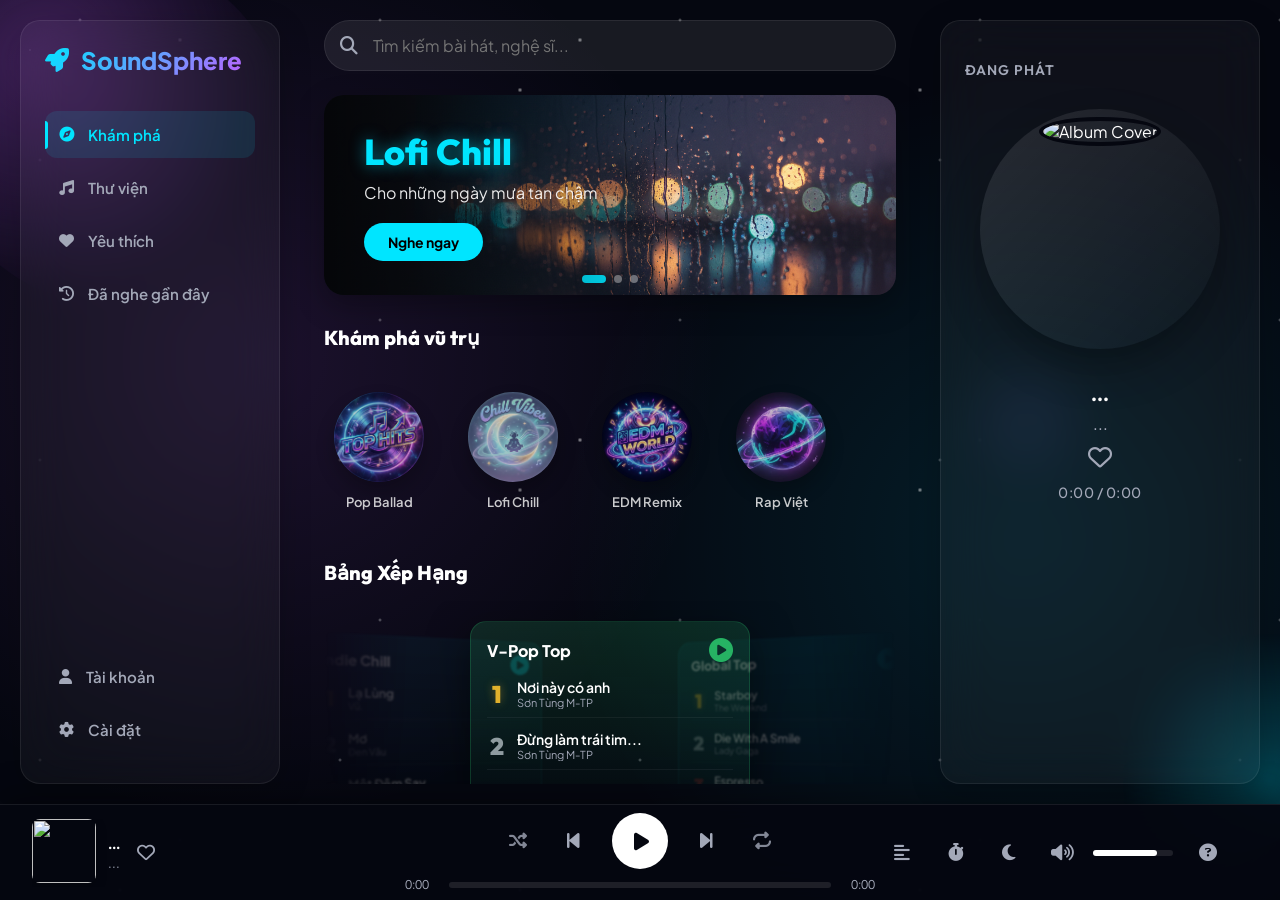
==== index.html @ 647dc699 "Revert "test" This reverts commit 2820e6b7140235f04968e93d4401c854d2c3fa36." ====
<!doctype html>
<html lang="vi">
  <head>
    <meta charset="UTF-8" />
    <meta
      name="viewport"
      content="width=device-width, initial-scale=1.0, maximum-scale=1.0, user-scalable=0, viewport-fit=cover"
    />
    <title>SoundSphere - Final Fixed</title>

    <meta name="apple-mobile-web-app-capable" content="yes" />
    <meta
      name="apple-mobile-web-app-status-bar-style"
      content="black-translucent"
    />
    <meta name="theme-color" content="#050710" />
    <meta name="mobile-web-app-capable" content="yes" />

    <link
      rel="stylesheet"
      href="https://cdnjs.cloudflare.com/ajax/libs/font-awesome/6.4.0/css/all.min.css"
    />

    <link rel="preconnect" href="https://fonts.googleapis.com" />
    <link rel="preconnect" href="https://fonts.gstatic.com" crossorigin />
    <link
      href="https://fonts.googleapis.com/css2?family=Outfit:wght@600;700;800;900&display=swap"
      rel="stylesheet"
    />
    <link
      href="https://fonts.googleapis.com/css2?family=Plus+Jakarta+Sans:wght@400;500;600;700&display=swap"
      rel="stylesheet"
    />

    <link rel="icon" type="image/png" href="assets/images/favicon.png" />

    <link rel="stylesheet" href="assets/css/style.css" />
  </head>

  <body>
    <div class="mobile-header">
      <div
        class="logo-mobile"
        onclick="showMainPlaylist()"
        style="cursor: pointer"
      >
        <i class="fa-solid fa-rocket"></i> SoundSphere
      </div>
      <button class="btn-menu-mobile" onclick="toggleMobileSidebar()">
        <i class="fa-solid fa-bars"></i>
      </button>
    </div>

    <div class="mobile-overlay" id="mobileOverlay"></div>
    <div class="stars-container">
      <div class="star-layer stars-1"></div>
      <div class="star-layer stars-2"></div>
      <div class="star-layer stars-3"></div>
      <div class="bg-planet planet-large-purple"></div>
      <div class="bg-planet planet-medium-cyan"></div>
      <div class="bg-planet planet-small-deep"></div>
    </div>

    <audio id="audioPlayer" preload="metadata"></audio>

    <div class="main-container">
      <div class="glass-panel sidebar">
        <div class="logo" onclick="showMainPlaylist()" style="cursor: pointer">
          <i class="fa-solid fa-rocket"></i> <span>SoundSphere</span>
        </div>

        <div class="nav-item active" onclick="showMainPlaylist()">
          <i class="fa-solid fa-compass"></i>
          <span data-lang="sb_explore">Khám phá</span>
        </div>
        <div class="nav-item" id="navLibrary" onclick="showLibraryPlaylist()">
          <i class="fa-solid fa-music"></i>
          <span data-lang="sb_library">Thư viện</span>
        </div>
        <div class="nav-item" id="navFavorite" onclick="showFavoritePlaylist()">
          <i class="fa-solid fa-heart"></i>
          <span data-lang="sb_favorite">Yêu thích</span>
        </div>
        <div class="nav-item" id="navRecent" onclick="showRecentPlaylist()">
          <i class="fa-solid fa-clock-rotate-left"></i>
          <span data-lang="sb_recent">Đã nghe gần đây</span>
        </div>

        <div style="flex-grow: 1"></div>

        <div class="nav-item" id="navAccount" onclick="openAuthModal()">
          <img
            src=""
            class="user-avatar"
            style="
              width: 20px;
              height: 20px;
              border-radius: 50%;
              display: none;
              object-fit: cover;
              margin-right: 10px;
            "
          />

          <i class="fa-solid fa-user" id="defaultUserIcon"></i>

          <span data-lang="sb_account" class="user-name">Tài khoản</span>
        </div>

        <div class="nav-item" onclick="showSettingsPage()">
          <i class="fa-solid fa-gear"></i>
          <span data-lang="sb_settings">Cài đặt</span>
        </div>

        <div class="nav-item mobile-only-nav" onclick="toggleAppFullScreen()">
          <i class="fa-solid fa-expand" id="sidebarFsIcon"></i>
          <span>Toàn màn hình</span>
        </div>
      </div>

      <div class="universe-panel">
        <div class="search-container">
          <i class="fa-solid fa-magnifying-glass search-icon"></i>
          <input
            type="text"
            id="searchInput"
            class="search-input"
            placeholder="Tìm kiếm bài hát, nghệ sĩ..."
            data-lang-placeholder="sb_search_ph"
          />
        </div>

        <div class="banner-slider">
          <div class="banner-wrapper" id="bannerWrapper">
            <div class="banner-item">
              <img src="assets/images/banner1.png" alt="Banner 1" />
              <div class="banner-content">
                <h2 class="banner-text-title">Lofi Chill</h2>
                <p class="banner-text-desc">Cho những ngày mưa tan chậm</p>
                <button class="banner-btn" onclick="playSong(0)">
                  Nghe ngay
                </button>
              </div>
            </div>
            <div class="banner-item">
              <img src="assets/images/banner2.png" alt="Banner 2" />
              <div class="banner-content">
                <h2 class="banner-text-title">EDM Universe</h2>
                <p class="banner-text-desc">
                  Bùng nổ năng lượng cùng những bản Remix cực nhiệt
                </p>
                <button class="banner-btn">Khám phá ngay</button>
              </div>
            </div>
            <div class="banner-item">
              <img src="assets/images/banner3.png" alt="Banner 3" />
              <div class="banner-content">
                <h2 class="banner-text-title" style="color: #ff4757">
                  Rap Việt Flow
                </h2>
                <p class="banner-text-desc">
                  Nơi những vần thái và nhịp beat hội tụ
                </p>
                <button class="banner-btn" style="background: #ff4757">
                  Nghe danh sách
                </button>
              </div>
            </div>
          </div>
          <div class="banner-dots" id="bannerDots"></div>
        </div>

        <div class="section-title" data-lang="sec_universe">
          Khám phá vũ trụ
        </div>
        <div class="planets-orbit">
          <div class="planet-card">
            <div class="planet-img-wrapper">
              <img
                src="assets/images/Tops Hits.jpg"
                class="planet-img"
                alt="Pop Ballad"
              />
            </div>
            <div class="planet-title">Pop Ballad</div>
          </div>

          <div class="planet-card">
            <div class="planet-img-wrapper">
              <img
                src="assets/images/Chill Vibe.jpg"
                class="planet-img"
                alt="Lofi Chill"
              />
            </div>
            <div class="planet-title">Lofi Chill</div>
          </div>

          <div class="planet-card">
            <div class="planet-img-wrapper">
              <img
                src="assets/images/EDM World.jpg"
                class="planet-img"
                alt="EDM Remix"
              />
            </div>
            <div class="planet-title">EDM Remix</div>
          </div>

          <div class="planet-card">
            <div class="planet-img-wrapper">
              <img
                src="assets/images/Rap-viet.jpg"
                class="planet-img"
                alt="Rap Việt"
              />
            </div>
            <div class="planet-title">Rap Việt</div>
          </div>
        </div>

        <div class="section-title" data-lang="sec_charts">Bảng Xếp Hạng</div>

        <div class="charts-3d-container">
          <div class="charts-3d-track" id="chartsTrack">
            <div class="chart-3d-item">
              <div class="chart-column chart-green">
                <div class="chart-header">
                  <h3>V-Pop Top</h3>
                  <i class="fa-solid fa-circle-play"></i>
                </div>
                <div class="chart-list">
                  <div class="chart-item">
                    <span class="chart-rank">1</span>
                    <div class="chart-info">
                      <div class="chart-song">Nơi này có anh</div>
                      <div class="chart-artist">Sơn Tùng M-TP</div>
                    </div>
                  </div>
                  <div class="chart-item">
                    <span class="chart-rank">2</span>
                    <div class="chart-info">
                      <div class="chart-song">Đừng làm trái tim...</div>
                      <div class="chart-artist">Sơn Tùng M-TP</div>
                    </div>
                  </div>
                  <div class="chart-item">
                    <span class="chart-rank">3</span>
                    <div class="chart-info">
                      <div class="chart-song">Chúng ta của...</div>
                      <div class="chart-artist">Sơn Tùng M-TP</div>
                    </div>
                  </div>
                </div>
              </div>
            </div>

            <div class="chart-3d-item">
              <div class="chart-column chart-blue">
                <div class="chart-header">
                  <h3>Global Top</h3>
                  <i class="fa-solid fa-circle-play"></i>
                </div>
                <div class="chart-list">
                  <div class="chart-item">
                    <span class="chart-rank">1</span>
                    <div class="chart-info">
                      <div class="chart-song">Starboy</div>
                      <div class="chart-artist">The Weeknd</div>
                    </div>
                  </div>
                  <div class="chart-item">
                    <span class="chart-rank">2</span>
                    <div class="chart-info">
                      <div class="chart-song">Die With A Smile</div>
                      <div class="chart-artist">Lady Gaga</div>
                    </div>
                  </div>
                  <div class="chart-item">
                    <span class="chart-rank">3</span>
                    <div class="chart-info">
                      <div class="chart-song">Espresso</div>
                      <div class="chart-artist">Sabrina C.</div>
                    </div>
                  </div>
                </div>
              </div>
            </div>

            <div class="chart-3d-item">
              <div class="chart-column chart-pink">
                <div class="chart-header">
                  <h3>K-Pop Hot</h3>
                  <i class="fa-solid fa-circle-play"></i>
                </div>
                <div class="chart-list">
                  <div class="chart-item">
                    <span class="chart-rank">1</span>
                    <div class="chart-info">
                      <div class="chart-song">Mantra</div>
                      <div class="chart-artist">Jennie</div>
                    </div>
                  </div>
                  <div class="chart-item">
                    <span class="chart-rank">2</span>
                    <div class="chart-info">
                      <div class="chart-song">APT.</div>
                      <div class="chart-artist">Rosé</div>
                    </div>
                  </div>
                  <div class="chart-item">
                    <span class="chart-rank">3</span>
                    <div class="chart-info">
                      <div class="chart-song">Whiplash</div>
                      <div class="chart-artist">aespa</div>
                    </div>
                  </div>
                </div>
              </div>
            </div>

            <div class="chart-3d-item">
              <div class="chart-column chart-green">
                <div class="chart-header">
                  <h3>Rap Việt</h3>
                  <i class="fa-solid fa-circle-play"></i>
                </div>
                <div class="chart-list">
                  <div class="chart-item">
                    <span class="chart-rank">1</span>
                    <div class="chart-info">
                      <div class="chart-song">Ngày Mai Em...</div>
                      <div class="chart-artist">Đạt G</div>
                    </div>
                  </div>
                  <div class="chart-item">
                    <span class="chart-rank">2</span>
                    <div class="chart-info">
                      <div class="chart-song">Bigcityboi</div>
                      <div class="chart-artist">Binz</div>
                    </div>
                  </div>
                  <div class="chart-item">
                    <span class="chart-rank">3</span>
                    <div class="chart-info">
                      <div class="chart-song">Thủ Đô Cypher</div>
                      <div class="chart-artist">Low G</div>
                    </div>
                  </div>
                </div>
              </div>
            </div>

            <div class="chart-3d-item">
              <div class="chart-column chart-blue">
                <div class="chart-header">
                  <h3>Indie Chill</h3>
                  <i class="fa-solid fa-circle-play"></i>
                </div>
                <div class="chart-list">
                  <div class="chart-item">
                    <span class="chart-rank">1</span>
                    <div class="chart-info">
                      <div class="chart-song">Lạ Lùng</div>
                      <div class="chart-artist">Vũ.</div>
                    </div>
                  </div>
                  <div class="chart-item">
                    <span class="chart-rank">2</span>
                    <div class="chart-info">
                      <div class="chart-song">Mơ</div>
                      <div class="chart-artist">Đen Vâu</div>
                    </div>
                  </div>
                  <div class="chart-item">
                    <span class="chart-rank">3</span>
                    <div class="chart-info">
                      <div class="chart-song">Một Đêm Say</div>
                      <div class="chart-artist">Thịnh Suy</div>
                    </div>
                  </div>
                </div>
              </div>
            </div>
          </div>
        </div>

        <div
          class="section-title"
          id="playlistTitle"
          style="margin-top: 30px"
          data-lang="sec_suggest"
        >
          Gợi ý cho bạn
        </div>
        <div id="songList"></div>
      </div>

      <div class="settings-panel" id="settingsPanel" style="display: none">
        <div class="settings-header">
          <button class="btn-back-settings" onclick="showMainPlaylist()">
            <i class="fa-solid fa-arrow-left"></i>
          </button>
          <h2 data-lang="st_header">Cài Đặt</h2>
        </div>

        <div class="settings-container">
          <div class="settings-section">
            <h3 data-lang="st_acc_title">Tài khoản</h3>
            <div class="settings-item" onclick="openAuthModal()">
              <div class="settings-info">
                <span class="st-title" data-lang="st_acc_edit"
                  >Chỉnh sửa phương thức đăng nhập</span
                >
                <span class="st-desc" data-lang="st_acc_desc"
                  >Thay đổi mật khẩu hoặc liên kết mạng xã hội</span
                >
              </div>
              <i class="fa-solid fa-arrow-up-right-from-square"></i>
            </div>
          </div>

          <div class="settings-section">
            <h3 data-lang="st_lang_title">Ngôn ngữ</h3>
            <div class="settings-item">
              <div class="settings-info">
                <span class="st-title" data-lang="st_lang_opt"
                  >Ngôn ngữ hiển thị</span
                >
                <span class="st-desc" data-lang="st_lang_desc"
                  >Giao diện sẽ chuyển đổi ngay lập tức</span
                >
              </div>
              <button
                class="btn-lang-toggle"
                onclick="toggleLanguage()"
                id="btnLangToggle"
              >
                TIẾNG VIỆT <i class="fa-solid fa-globe"></i>
              </button>
            </div>
          </div>

          <div class="settings-section">
            <h3 data-lang="st_audio_title">Chất lượng âm thanh</h3>
            <div class="settings-item">
              <div class="settings-info">
                <span class="st-title" data-lang="st_audio_stream"
                  >Chất lượng stream</span
                >
                <span class="st-desc" data-lang="st_audio_desc"
                  >Điều chỉnh độ bit-rate của nhạc</span
                >
              </div>
              <button
                class="badge-quality"
                id="btnStreamQuality"
                onclick="toggleStreamQuality()"
              >
                High (320kbps)
              </button>
            </div>
          </div>
          <div class="settings-section">
            <h3 data-lang="st_tools_title">Tiện ích mở rộng</h3>

            <div class="settings-item" onclick="toggleSleepTimerModal()">
              <div class="settings-info">
                <span class="st-title" data-lang="timer_header"
                  >Hẹn giờ tắt nhạc</span
                >
                <span class="st-desc" data-lang="timer_desc"
                  >Tự động tắt sau một khoảng thời gian</span
                >
              </div>
              <i class="fa-solid fa-moon"></i>
            </div>

            <div class="settings-item" onclick="togglePomodoroModal()">
              <div class="settings-info">
                <span class="st-title" data-lang="pomo_header"
                  >Pomodoro Focus</span
                >
                <span class="st-desc" data-lang="pomo_desc"
                  >Đồng hồ đếm ngược giúp tập trung</span
                >
              </div>
              <i class="fa-solid fa-stopwatch"></i>
            </div>

            <div class="settings-item" onclick="toggleShortcutsModal()">
              <div class="settings-info">
                <span class="st-title" data-lang="sc_title"
                  >Phím tắt & Cử chỉ</span
                >
                <span class="st-desc" data-lang="sc_desc"
                  >Xem hướng dẫn thao tác nhanh</span
                >
              </div>
              <i class="fa-regular fa-keyboard"></i>
            </div>
          </div>
          <div class="settings-section">
            <h3 data-lang="st_other_title">THÔNG TIN KHÁC</h3>
            <div class="settings-item" onclick="toggleAppFullScreen()">
              <div class="settings-info">
                <span class="st-title" data-lang="st_fullscreen_title"
                  >Chế độ toàn màn hình</span
                >

                <span class="st-desc" data-lang="st_fullscreen_desc"
                  >Ẩn thanh địa chỉ trình duyệt (Android/PC)</span
                >
              </div>
              <button
                class="btn-lang-toggle"
                style="
                  border: none;
                  background: rgba(255, 255, 255, 0.1);
                  width: 40px;
                  height: 40px;
                  border-radius: 50%;
                "
              >
                <i class="fa-solid fa-expand" id="iconFullScreen"></i>
              </button>
            </div>

            <div
              class="settings-item link-item"
              onclick="openInfoModal('about')"
            >
              <span class="st-title" data-lang="st_about"
                >Giới thiệu về SoundSphere</span
              >
              <i class="fa-solid fa-circle-info"></i>
            </div>
            <div
              class="settings-item link-item"
              onclick="openInfoModal('terms')"
            >
              <span class="st-title" data-lang="st_terms"
                >Điều khoản sử dụng</span
              >
              <i class="fa-solid fa-file-contract"></i>
            </div>
            <div
              class="settings-item link-item"
              onclick="openInfoModal('privacy')"
            >
              <span class="st-title" data-lang="st_privacy"
                >Chính sách bảo mật</span
              >
              <i class="fa-solid fa-file-shield"></i>
            </div>
            <div class="settings-item link-item">
              <span class="st-title" data-lang="st_report"
                >Báo cáo vi phạm bản quyền</span
              >
              <i class="fa-solid fa-arrow-up-right-from-square"></i>
            </div>
            <div class="settings-item link-item">
              <span class="st-title" data-lang="st_contact"
                >Liên hệ hỗ trợ</span
              >
              <i class="fa-solid fa-envelope"></i>
            </div>
          </div>
        </div>
      </div>

      <div class="glass-panel right-panel">
        <div class="right-panel-header" data-lang="rp_header">Đang phát</div>
        <div class="disc-wrapper" id="discWrapper">
          <div class="loader-overlay"><div class="spinner"></div></div>
          <img
            src="https://res.cloudinary.com/drrjy5h2z/image/upload/v1766645186/noi-nay-co-anh_l0dtmm.png"
            class="disc-img"
            id="currentCover"
            fetchpriority="high"
            alt="Album Cover"
          />
        </div>
        <h2 id="currentTitle" class="current-title">...</h2>
        <p id="currentArtist" class="current-artist">...</p>
        <button
          class="btn-like-main"
          id="mainLikeBtn"
          onclick="toggleMainLike()"
        >
          <i class="fa-regular fa-heart"></i>
        </button>
        <div class="time-display-main">
          <span class="time-current" id="timeCurrentMain">0:00</span> /
          <span class="time-duration" id="timeDurationMain">0:00</span>
        </div>
      </div>
    </div>

    <div class="toast-container" id="toastContainer"></div>

    <div class="control-deck" id="controlDeck">
      <div class="footer-left">
        <div class="footer-cover-wrapper">
          <div class="loader-overlay" style="border-radius: 8px">
            <div
              class="spinner"
              style="width: 20px; height: 20px; border-width: 2px"
            ></div>
          </div>
          <img
            src="https://res.cloudinary.com/drrjy5h2z/image/upload/v1766645186/noi-nay-co-anh_l0dtmm.png"
            id="footerCover"
          />
        </div>
        <div class="footer-info">
          <span id="footerTitle">...</span>
          <span class="artist-name" id="footerArtist">...</span>
        </div>
        <button
          class="btn-like-footer"
          id="footerLikeBtn"
          onclick="toggleFooterLike()"
        >
          <i class="fa-regular fa-heart"></i>
        </button>
      </div>

      <div class="footer-center">
        <div class="player-controls">
          <button
            class="btn-control secondary"
            id="shuffleBtn"
            onclick="toggleShuffle()"
          >
            <i class="fa-solid fa-shuffle"></i>
          </button>
          <button class="btn-control" onclick="prevSong()">
            <i class="fa-solid fa-backward-step"></i>
          </button>
          <button class="btn-play-hero" id="playIconBtn" onclick="togglePlay()">
            <i class="fa-solid fa-play" id="playIcon"></i>
          </button>
          <button class="btn-control" onclick="nextSong()">
            <i class="fa-solid fa-forward-step"></i>
          </button>
          <button
            class="btn-control secondary"
            id="repeatBtn"
            onclick="toggleRepeat()"
          >
            <i class="fa-solid fa-repeat"></i>
          </button>
        </div>
        <div class="progress-bar-wrapper">
          <span class="time-text" id="currentTime">0:00</span>
          <div class="slider-container">
            <div class="slider-track-bg"></div>
            <div class="progress-fill" id="progressFill"></div>
            <input
              type="range"
              id="progressBar"
              min="0"
              value="0"
              step="0.1"
              class="seek-slider"
              oninput="seekSong()"
            />
          </div>
          <span class="time-text" id="duration">0:00</span>
        </div>
      </div>

      <div class="footer-right">
        <button
          class="btn-control"
          id="lyricsBtn"
          onclick="toggleLyricsPage()"
          title="Lời bài hát"
        >
          <i class="fa-solid fa-align-left"></i>
        </button>
        <button
          class="btn-control"
          id="pomodoroBtn"
          onclick="togglePomodoroModal()"
          title="Pomodoro Focus"
        >
          <i class="fa-solid fa-stopwatch"></i>
        </button>
        <button
          class="btn-control"
          id="sleepTimerBtn"
          onclick="toggleSleepTimerModal()"
          title="Hẹn giờ tắt"
        >
          <i class="fa-solid fa-moon"></i>
        </button>
        <div class="volume-box">
          <button class="btn-volume" id="volumeIconBtn" onclick="toggleMute()">
            <i class="fa-solid fa-volume-high" id="volumeIcon"></i>
          </button>
          <div class="slider-container" style="width: 100px">
            <div class="slider-track-bg"></div>
            <div class="volume-fill" id="volumeFill" style="width: 80%"></div>
            <input
              type="range"
              class="volume-slider"
              id="volumeSlider"
              min="0"
              max="1"
              step="0.01"
              value="0.8"
              oninput="setVolume()"
            />
          </div>
        </div>
        <div class="help-container">
          <button
            class="btn-control"
            id="helpBtn"
            onclick="toggleShortcutsModal()"
          >
            <i class="fa-solid fa-circle-question"></i>
          </button>

          <div class="help-tooltip">
            <strong data-lang="tt_title">Phím tắt:</strong><br />
            Space: <span data-lang="sc_space">Phát / Tạm dừng</span><br />
            K / L: <span data-lang="sc_kl">Bài trước / Sau</span><br />
            M: <span data-lang="sc_mute">Tắt / Bật tiếng</span><br />
            ↑ / ↓: <span data-lang="toast_vol">Âm lượng</span>
          </div>
        </div>
      </div>
    </div>

    <div id="fullScreenPlayer" class="fs-overlay">
      <button class="fs-close-btn" onclick="closeFullScreen()">
        <i class="fa-solid fa-chevron-down"></i>
      </button>
      <div class="fs-backdrop" id="fsBackdrop"></div>
      <div class="fs-content">
        <div class="fs-left">
          <div class="fs-disc-wrapper" id="fsDiscWrapper">
            <img src="" class="fs-disc-img" id="fsCover" />
          </div>
        </div>
        <div class="fs-right">
          <div class="fs-info">
            <h2 id="fsTitle" class="fs-title">Title</h2>
            <p id="fsArtist" class="fs-artist">Artist</p>
          </div>
          <div class="fs-progress-container">
            <span id="fsCurrentTime">0:00</span>
            <div class="fs-slider-container">
              <div class="fs-progress-bar">
                <div class="fs-progress-fill" id="fsProgressFill"></div>
              </div>
              <input
                type="range"
                id="fsProgressBar"
                min="0"
                value="0"
                step="0.1"
                class="fs-seek-slider"
              />
            </div>
            <span id="fsDuration">0:00</span>
          </div>
          <div class="fs-controls">
            <button
              class="fs-btn-control secondary"
              id="fsShuffleBtn"
              onclick="toggleShuffle()"
            >
              <i class="fa-solid fa-shuffle"></i>
            </button>
            <button class="fs-btn-control" onclick="prevSong()">
              <i class="fa-solid fa-backward-step"></i>
            </button>
            <button class="fs-btn-play" id="fsPlayBtn">
              <i class="fa-solid fa-play"></i>
            </button>
            <button class="fs-btn-control" onclick="nextSong()">
              <i class="fa-solid fa-forward-step"></i>
            </button>
            <button
              class="fs-btn-control secondary"
              id="fsRepeatBtn"
              onclick="toggleRepeat()"
            >
              <i class="fa-solid fa-repeat"></i>
            </button>
          </div>
        </div>
      </div>
    </div>

    <div id="lyricsFullScreen" class="lyrics-fs-overlay">
      <div class="lyrics-fs-backdrop" id="lyricsBackdrop"></div>

      <div class="fs-top-header">
        <div class="header-spacer"></div>
        <div class="fs-tab-nav">
          <button
            class="fs-tab-btn active"
            onclick="switchFsTab('lyrics')"
            data-lang="tab_lyrics"
          >
            Lời bài hát
          </button>
          <button
            class="fs-tab-btn"
            onclick="switchFsTab('playlist')"
            data-lang="tab_playlist"
          >
            Danh sách phát
          </button>
          <button
            class="fs-tab-btn"
            onclick="switchFsTab('info')"
            data-lang="tab_info"
          >
            Thông tin
          </button>
        </div>
        <div class="header-actions">
          <button
            class="fs-close-btn-new"
            onclick="closeLyricsPage()"
            title="Thu nhỏ"
          >
            <i class="fa-solid fa-chevron-down"></i>
          </button>
        </div>
      </div>

      <div class="lyrics-fs-content">
        <div class="lyrics-fs-left">
          <div class="lyrics-disc-wrapper" id="lyricsDisc">
            <img src="" class="lyrics-disc-img" id="lyricsCover" />
          </div>
          <div class="lyrics-info">
            <h2 id="lyricsTitle">Tên Bài Hát</h2>
            <p id="lyricsArtist">Ca sĩ</p>
          </div>
          <div class="landscape-player-controls">
            <button class="btn-control" onclick="prevSong()">
              <i class="fa-solid fa-backward-step"></i>
            </button>
            <button
              class="btn-play-hero"
              id="lyricsPlayBtn"
              onclick="togglePlay()"
            >
              <i class="fa-solid fa-play"></i>
            </button>
            <button class="btn-control" onclick="nextSong()">
              <i class="fa-solid fa-forward-step"></i>
            </button>
          </div>
        </div>

        <div class="lyrics-fs-right">
          <div id="tab-lyrics" class="fs-tab-content active">
            <div class="lyrics-scroll-area" id="lyricsTextContainer">
              <div class="lyrics-placeholder">Đang tải lời bài hát...</div>
            </div>
          </div>
          <div id="tab-playlist" class="fs-tab-content">
            <div class="fs-playlist-container" id="fsPlaylistList"></div>
          </div>
          <div id="tab-info" class="fs-tab-content">
            <div class="fs-info-box">
              <h3 data-lang="info_credit">Credit</h3>
              <div class="info-row">
                <span data-lang="info_artist ">Nghệ sĩ</span
                ><strong id="infoArtist ">...</strong>
              </div>
              <div class="info-row">
                <span data-lang="info_album ">Album</span
                ><strong id="infoAlbum ">SoundSphere Collection</strong>
              </div>
            </div>
          </div>
        </div>
      </div>
    </div>

    <div id="authOverlay" class="auth-overlay modal">
      <div class="auth-backdrop" onclick="closeAuthModal()"></div>
      <div class="auth-box">
        <button class="auth-close-btn" onclick="closeAuthModal()">
          <i class="fa-solid fa-xmark"></i>
        </button>

        <div id="loginForm" class="auth-form active">
          <h2 data-lang="auth_login_header">Đăng nhập</h2>
          <p class="auth-subtitle" data-lang="auth_welcome">
            Chào mừng bạn quay trở lại SoundSphere
          </p>
          <form onsubmit="handleLogin(event)">
            <div class="input-group">
              <label data-lang="auth_user">Tên đăng nhập</label>
              <input
                type="text"
                id="loginUser"
                data-lang-placeholder="auth_user_ph"
                placeholder="Username"
              />
              <span class="error-msg"></span>
            </div>
            <div class="input-group">
              <label data-lang="auth_pass">Mật khẩu</label>
              <div class="password-wrapper">
                <input
                  type="password"
                  id="loginPass"
                  data-lang-placeholder="auth_pass_ph"
                  placeholder="Password"
                />
                <i
                  class="fa-regular fa-eye toggle-pass"
                  onclick="togglePass('loginPass', this)"
                ></i>
              </div>
              <span class="error-msg"></span>
            </div>
            <div class="auth-options">
              <label class="checkbox-container">
                <input type="checkbox" />
                <span data-lang="auth_remember">Ghi nhớ đăng nhập</span>
              </label>
              <a
                href="#"
                class="forgot-pass"
                onclick="switchAuthMode('forgot')"
                data-lang="auth_forgot"
                >Quên mật khẩu?</a
              >
            </div>
            <button
              type="submit"
              class="btn-auth-submit"
              data-lang="auth_btn_login"
            >
              Đăng nhập
            </button>
          </form>
          <div class="auth-switch">
            <span data-lang="auth_no_acc">Chưa có tài khoản?</span>
            <span
              class="auth-link"
              onclick="switchAuthMode('register')"
              data-lang="auth_reg_here"
              >Đăng kí nhé!</span
            >
          </div>
          <div class="auth-divider">
            <span data-lang="auth_or">Hoặc tiếp tục với</span>
          </div>
          <div class="social-login">
            <button class="btn-social" onclick="loginGoogle()">
              <i class="fa-brands fa-google"></i>
            </button>
            <button class="btn-social">
              <i class="fa-brands fa-facebook-f"></i>
            </button>
          </div>
          <p
            class="auth-policy"
            style="
              font-size: 12px;
              color: #888;
              margin-top: 15px;
              text-align: center;
            "
          >
            Bằng việc tiếp tục, bạn đồng ý với
            <a
              href="#"
              onclick="
                openLegalModal('terms');
                return false;
              "
              class="legal-link"
              >Điều khoản sử dụng</a
            >
            và
            <a
              href="#"
              onclick="
                openLegalModal('policy');
                return false;
              "
              class="legal-link"
              >Chính sách bảo mật</a
            >
            của chúng tôi.
          </p>
        </div>

        <div id="registerForm" class="auth-form">
          <div class="auth-header-row">
            <button
              class="auth-back-btn"
              onclick="switchAuthMode('login')"
              type="button"
            >
              <i class="fa-solid fa-arrow-left"></i>
            </button>
            <h2 data-lang="auth_reg_header" style="margin: 0; font-size: 20px">
              Đăng kí tài khoản mới
            </h2>
          </div>
          <form onsubmit="handleRegister(event)">
            <div class="input-group">
              <label data-lang="auth_user">Tên đăng nhập</label>
              <input
                type="text"
                id="regUser"
                data-lang-placeholder="auth_user_ph"
                placeholder="Username"
              />
              <span class="error-msg"></span>
            </div>
            <div class="input-group">
              <label>Email</label>
              <input
                type="email"
                id="regEmail"
                placeholder="Email@example.com"
              />
              <span class="error-msg"></span>
            </div>
            <div class="input-group">
              <label data-lang="auth_pass">Mật khẩu</label>
              <div class="password-wrapper">
                <input
                  type="password"
                  id="regPass"
                  data-lang-placeholder="auth_pass_ph"
                  placeholder="Password"
                  oninput="checkStrength(this)"
                />
                <i
                  class="fa-regular fa-eye toggle-pass"
                  onclick="togglePass('regPass', this)"
                ></i>
              </div>
              <span class="error-msg" id="passStrengthMsg"></span>
            </div>
            <div class="input-group">
              <label data-lang="auth_re_pass">Nhập lại mật khẩu</label>
              <div class="password-wrapper">
                <input
                  type="password"
                  id="regConfirmPass"
                  data-lang-placeholder="auth_re_pass_ph"
                  placeholder="Confirm Password"
                />
                <i
                  class="fa-regular fa-eye toggle-pass"
                  onclick="togglePass('regConfirmPass', this)"
                ></i>
              </div>
              <span class="error-msg"></span>
            </div>
            <div class="captcha-box">
              <div style="display: flex; align-items: center; gap: 12px">
                <input
                  type="checkbox"
                  id="captchaCheck"
                  style="width: 24px; height: 24px; accent-color: #4a90e2"
                />
                <label
                  for="captchaCheck"
                  style="
                    margin: 0;
                    font-weight: 500;
                    font-size: 14px;
                    color: #000;
                  "
                  data-lang="auth_robot"
                  >I'm not a robot</label
                >
              </div>
              <div
                style="
                  display: flex;
                  flex-direction: column;
                  align-items: center;
                "
              >
                <img
                  src="https://www.gstatic.com/recaptcha/api2/logo_48.png"
                  style="width: 32px; opacity: 0.7"
                />
                <span style="font-size: 9px; color: #555">reCAPTCHA</span>
              </div>
            </div>
            <span
              class="error-msg"
              id="captchaError"
              style="margin-top: -15px; margin-bottom: 15px; display: block"
            ></span>
            <button
              type="submit"
              class="btn-auth-submit"
              data-lang="auth_btn_reg"
            >
              Đăng kí
            </button>
          </form>
          <div class="auth-switch">
            <span data-lang="auth_have_acc">Đã có tài khoản?</span>
            <span
              class="auth-link"
              onclick="switchAuthMode('login')"
              data-lang="auth_login_here"
              >Đăng nhập nhé!</span
            >
          </div>
        </div>

        <div id="forgotForm" class="auth-form">
          <div class="auth-header-row">
            <button
              class="auth-back-btn"
              onclick="switchAuthMode('login')"
              type="button"
            >
              <i class="fa-solid fa-arrow-left"></i>
            </button>
            <h2
              data-lang="auth_forgot_header"
              style="margin: 0; font-size: 20px"
            >
              Khôi phục mật khẩu
            </h2>
          </div>
          <p class="auth-subtitle" data-lang="auth_forgot_sub">
            Nhập email để nhận hướng dẫn đặt lại mật khẩu
          </p>
          <form onsubmit="handleForgotPass(event)">
            <div class="input-group">
              <label data-lang="auth_email_reg">Email đăng ký</label>
              <input
                type="email"
                id="forgotEmail"
                placeholder="Email@example.com"
              />
              <span class="error-msg"></span>
            </div>
            <button
              type="submit"
              class="btn-auth-submit"
              data-lang="auth_btn_send"
            >
              Gửi yêu cầu
            </button>
          </form>
          <div class="auth-switch">
            <span class="auth-link" onclick="switchAuthMode('login')">
              <i class="fa-solid fa-arrow-left"></i>
              <span data-lang="auth_back_login">Quay lại đăng nhập</span>
            </span>
          </div>
        </div>
      </div>
    </div>

    <div id="logoutOverlay" class="auth-overlay">
      <div class="auth-backdrop" onclick="closeLogoutModal()"></div>
      <div class="auth-box" style="text-align: center; max-width: 350px">
        <div
          style="
            font-size: 48px;
            color: var(--neon-secondary);
            margin-bottom: 16px;
          "
        >
          <i class="fa-solid fa-right-from-bracket"></i>
        </div>
        <h2 style="margin-bottom: 12px" data-lang="auth_logout_header">
          Đăng xuất?
        </h2>
        <p
          style="color: #aaa; margin-bottom: 24px; font-size: 14px"
          data-lang="auth_logout_sub"
        >
          Bạn có chắc chắn muốn đăng xuất khỏi tài khoản không?
        </p>
        <div style="display: flex; gap: 12px">
          <button
            onclick="closeLogoutModal()"
            style="
              flex: 1;
              padding: 12px;
              border-radius: 12px;
              border: 1px solid rgba(255, 255, 255, 0.1);
              background: rgba(255, 255, 255, 0.05);
              color: white;
              cursor: pointer;
            "
            data-lang="auth_btn_cancel"
          >
            Hủy
          </button>
          <button
            onclick="confirmLogout()"
            style="
              flex: 1;
              padding: 12px;
              border-radius: 12px;
              border: none;
              background: #ff4757;
              color: white;
              font-weight: 700;
              cursor: pointer;
              box-shadow: 0 4px 15px rgba(255, 71, 87, 0.3);
            "
            data-lang="auth_btn_logout"
          >
            Đăng xuất
          </button>
        </div>
      </div>
    </div>

    <div id="infoModal" class="auth-overlay">
      <div class="auth-backdrop" onclick="closeInfoModal()"></div>
      <div
        class="auth-box"
        style="
          max-width: 600px;
          max-height: 80vh;
          display: flex;
          flex-direction: column;
        "
      >
        <button class="auth-close-btn" onclick="closeInfoModal()">
          <i class="fa-solid fa-xmark"></i>
        </button>
        <h2
          id="infoTitle"
          style="margin-bottom: 20px; font-size: 24px; color: white"
        >
          Tiêu đề
        </h2>
        <div
          id="infoContent"
          style="
            flex: 1;
            overflow-y: auto;
            padding-right: 10px;
            color: #ccc;
            line-height: 1.6;
            font-size: 15px;
            text-align: justify;
          "
        ></div>
        <div style="margin-top: 20px; text-align: right">
          <button
            onclick="closeInfoModal()"
            class="btn-auth-submit"
            style="width: auto; padding: 10px 30px; margin: 0"
          >
            Đóng
          </button>
        </div>
      </div>
    </div>

    <div id="sleepTimerOverlay" class="auth-overlay">
      <div class="auth-backdrop" onclick="closeSleepTimerModal()"></div>
      <div class="auth-box" style="max-width: 380px; text-align: center">
        <button class="auth-close-btn" onclick="closeSleepTimerModal()">
          <i class="fa-solid fa-xmark"></i>
        </button>

        <h3 style="color: white; margin-bottom: 20px; font-size: 20px">
          <i class="fa-solid fa-moon" style="color: var(--neon-primary)"></i>
          <span data-lang="timer_header">Hẹn giờ tắt nhạc</span>
        </h3>

        <div id="sleepSelectionArea">
          <div class="timer-grid" style="margin-bottom: 20px">
            <button class="timer-btn" onclick="setQuickTime(15)">15p</button>
            <button class="timer-btn" onclick="setQuickTime(30)">30p</button>
            <button class="timer-btn" onclick="setQuickTime(45)">45p</button>
            <button class="timer-btn" onclick="setQuickTime(60)">60p</button>
            <button class="timer-btn" onclick="setQuickTime(90)">90p</button>
            <button class="timer-btn" onclick="setQuickTime(120)">2h</button>
          </div>

          <div class="time-picker-container">
            <div class="time-column">
              <button class="time-control-btn" onclick="adjustTimer('h', 1)">
                <i class="fa-solid fa-chevron-up"></i>
              </button>
              <div class="time-value" id="inputHours">00</div>
              <div class="time-label" data-lang="timer_hour">Giờ</div>
              <button class="time-control-btn" onclick="adjustTimer('h', -1)">
                <i class="fa-solid fa-chevron-down"></i>
              </button>
            </div>
            <div class="time-separator">:</div>
            <div class="time-column">
              <button class="time-control-btn" onclick="adjustTimer('m', 5)">
                <i class="fa-solid fa-chevron-up"></i>
              </button>
              <div class="time-value" id="inputMinutes">00</div>
              <div class="time-label" data-lang="timer_min">Phút</div>
              <button class="time-control-btn" onclick="adjustTimer('m', -5)">
                <i class="fa-solid fa-chevron-down"></i>
              </button>
            </div>
          </div>

          <div
            id="timerPreview"
            style="
              margin: 20px 0;
              min-height: 40px;
              display: flex;
              flex-direction: column;
              justify-content: center;
            "
          >
            <div
              style="font-size: 13px; color: #aaa"
              data-lang="timer_preview_default"
            >
              Chưa thiết lập hẹn giờ
            </div>
          </div>

          <button
            id="btnConfirmTimer"
            class="btn-auth-submit"
            onclick="confirmSleepTimer()"
            style="display: none; margin-bottom: 0"
          >
            <i class="fa-solid fa-check"></i>
            <span data-lang="timer_start_btn">Bắt đầu đếm ngược</span>
          </button>
        </div>

        <div id="sleepRunningArea" style="display: none; padding-top: 10px">
          <div id="sleepTimerStatus"></div>

          <button
            class="timer-btn cancel"
            onclick="cancelSleepTimer()"
            style="
              width: 100%;
              margin-top: 30px;
              background: rgba(255, 71, 87, 0.15);
              border: 1px solid #ff4757;
              color: #ff4757;
            "
          >
            <i class="fa-solid fa-stop"></i>
            <span data-lang="timer_cancel">Hủy hẹn giờ</span>
          </button>
        </div>
      </div>
    </div>

    <div id="pomodoroOverlay" class="auth-overlay">
      <div class="auth-backdrop" onclick="closePomodoroModal()"></div>
      <div class="auth-box" style="max-width: 320px; text-align: center">
        <h3
          style="color: white; margin-bottom: 5px; font-size: 20px"
          data-lang="pomo_header"
        >
          Pomodoro Focus
        </h3>

        <div class="pomo-display" id="pomoDisplay">25:00</div>

        <div class="pomo-controls">
          <button
            class="pomo-btn start"
            id="pomoStartBtn"
            onclick="togglePomodoro()"
          >
            <i class="fa-solid fa-play"></i>
            <span data-lang="pomo_start">Bắt đầu</span>
          </button>
          <button class="pomo-btn reset" onclick="resetPomodoro()">
            <i class="fa-solid fa-rotate-left"></i>
          </button>
        </div>

        <div class="pomo-settings">
          <div class="pomo-input-row">
            <span data-lang="pomo_time_input">Thời gian (phút):</span>
            <input
              type="number"
              id="pomoCustomInput"
              value="25"
              min="1"
              onchange="updatePomoTimeFromInput()"
            />
          </div>

          <label class="pomo-checkbox">
            <input type="checkbox" id="pomoAutoPause" checked />
            <span data-lang="pomo_auto_pause">Dừng nhạc khi hết giờ</span>
          </label>
        </div>
        <div
          id="pomoStatus"
          style="margin-top: 15px; font-size: 13px; color: #aaa"
          data-lang="pomo_ready"
        >
          Sẵn sàng tập trung
        </div>
      </div>
    </div>

    <div id="clearHistoryOverlay" class="auth-overlay">
      <div class="auth-backdrop" onclick="closeClearHistoryModal()"></div>
      <div class="auth-box" style="text-align: center; max-width: 350px">
        <div style="font-size: 48px; color: #ff4757; margin-bottom: 16px">
          <i class="fa-solid fa-trash-can"></i>
        </div>

        <h2
          style="margin-bottom: 12px; color: white"
          data-lang="modal_clear_title"
        >
          Xóa lịch sử?
        </h2>

        <p
          style="
            color: #aaa;
            margin-bottom: 24px;
            font-size: 14px;
            line-height: 1.5;
          "
          data-lang="modal_clear_desc"
        >
          Bạn có chắc chắn muốn xóa toàn bộ danh sách đã nghe không?
        </p>

        <div style="display: flex; gap: 12px">
          <button
            onclick="closeClearHistoryModal()"
            style="
              flex: 1;
              padding: 12px;
              border-radius: 12px;
              border: 1px solid rgba(255, 255, 255, 0.1);
              background: rgba(255, 255, 255, 0.05);
              color: white;
              cursor: pointer;
            "
            data-lang="auth_btn_cancel"
          >
            Hủy
          </button>
          <button
            onclick="performClearHistory()"
            style="
              flex: 1;
              padding: 12px;
              border-radius: 12px;
              border: none;
              background: #ff4757;
              color: white;
              font-weight: 700;
              cursor: pointer;
              box-shadow: 0 4px 15px rgba(255, 71, 87, 0.3);
            "
            data-lang="btn_confirm_delete"
          >
            Xóa ngay
          </button>
        </div>
      </div>
    </div>
    <button
      class="back-to-top"
      onclick="document.querySelector('.universe-panel').scrollTop = 0"
    >
      <i class="fa-solid fa-chevron-up"></i>
    </button>
    <div id="createPlaylistOverlay" class="auth-overlay">
      <div class="auth-backdrop" onclick="closeCreatePlaylistModal()"></div>
      <div class="auth-box" style="max-width: 400px">
        <button class="auth-close-btn" onclick="closeCreatePlaylistModal()">
          <i class="fa-solid fa-xmark"></i>
        </button>
        <h2 style="color: white; text-align: center; margin-bottom: 20px">
          Tạo Playlist Mới
        </h2>

        <div class="input-group">
          <label>Tên Playlist</label>
          <input
            type="text"
            id="newPlaylistName"
            placeholder="Ví dụ: Nhạc Chill Buổi Sáng"
          />
        </div>

        <div class="input-group">
          <label>Chọn Biểu tượng</label>
          <div class="icon-grid" id="iconSelector">
            <div
              class="icon-option active"
              onclick="selectIcon(this, 'fa-music')"
            >
              <i class="fa-solid fa-music"></i>
            </div>
            <div
              class="icon-option"
              onclick="selectIcon(this, 'fa-headphones')"
            >
              <i class="fa-solid fa-headphones"></i>
            </div>
            <div class="icon-option" onclick="selectIcon(this, 'fa-bolt')">
              <i class="fa-solid fa-bolt"></i>
            </div>
            <div class="icon-option" onclick="selectIcon(this, 'fa-heart')">
              <i class="fa-solid fa-heart"></i>
            </div>
            <div class="icon-option" onclick="selectIcon(this, 'fa-star')">
              <i class="fa-solid fa-star"></i>
            </div>
            <div class="icon-option" onclick="selectIcon(this, 'fa-car')">
              <i class="fa-solid fa-car"></i>
            </div>
            <div class="icon-option" onclick="selectIcon(this, 'fa-cloud')">
              <i class="fa-solid fa-cloud"></i>
            </div>
            <div class="icon-option" onclick="selectIcon(this, 'fa-fire')">
              <i class="fa-solid fa-fire"></i>
            </div>
          </div>
        </div>

        <button
          onclick="handleCreatePlaylist()"
          class="btn-auth-submit"
          style="margin-top: 10px"
        >
          Tạo Ngay
        </button>
      </div>
    </div>

    <div id="shareOverlay" class="auth-overlay">
      <div class="auth-backdrop" onclick="closeShareModal()"></div>
      <div class="auth-box" style="max-width: 380px; text-align: center">
        <button class="auth-close-btn" onclick="closeShareModal()">
          <i class="fa-solid fa-xmark"></i>
        </button>
        <h3 style="color: var(--neon-primary); margin-bottom: 10px">
          Chia sẻ Playlist
        </h3>
        <p style="color: #ccc; font-size: 13px; margin-bottom: 20px">
          Gửi link này cho bạn bè để họ cùng nghe playlist này nhé!
        </p>

        <div
          style="
            background: rgba(255, 255, 255, 0.1);
            padding: 10px;
            border-radius: 8px;
            display: flex;
            gap: 10px;
            align-items: center;
          "
        >
          <input
            type="text"
            id="shareLinkInput"
            readonly
            style="
              flex: 1;
              background: transparent;
              border: none;
              color: white;
              font-size: 13px;
              outline: none;
            "
          />
          <button
            onclick="copyShareLink()"
            style="
              background: var(--neon-primary);
              color: black;
              border: none;
              padding: 5px 10px;
              border-radius: 4px;
              font-weight: bold;
              cursor: pointer;
            "
          >
            Copy
          </button>
        </div>
      </div>
    </div>

    <!-- lyrics.js, policies.js, main.js chạy trước; main.js sẽ tự đợi window.db
         (Firestore) sẵn sàng từ script module bên dưới trước khi tải bài hát -->
    <script src="assets/data/lyrics.js"></script>
    <script src="assets/data/policies.js"></script>
    <script src="assets/js/main.js"></script>
    <script type="module">
      import { initializeApp } from "https://www.gstatic.com/firebasejs/10.7.1/firebase-app.js";
      import {
        getAuth,
        GoogleAuthProvider,
        signInWithPopup,
        onAuthStateChanged,
        createUserWithEmailAndPassword,
        signInWithEmailAndPassword,
        signOut,
        updateProfile,
      } from "https://www.gstatic.com/firebasejs/10.7.1/firebase-auth.js";
      import {
        getFirestore,
        doc,
        setDoc,
        getDoc,
        updateDoc,
        increment,
        arrayUnion,
        arrayRemove,
        collection,
        addDoc,
        query,
        where,
        getDocs,
      } from "https://www.gstatic.com/firebasejs/10.7.1/firebase-firestore.js";

      // --- CONFIG CỦA BẠN (GIỮ NGUYÊN) ---
      const firebaseConfig = {
        apiKey: "AIzaSyBQ9YYwi2TkG-MB7F4EdmFMc0BDgSPJ1yQ",
        authDomain: "soundsphere-122025.firebaseapp.com",
        projectId: "soundsphere-122025",
        storageBucket: "soundsphere-122025.firebasestorage.app",
        messagingSenderId: "200072680016",
        appId: "1:200072680016:web:8d8cbac682b1bb95a1b755",
        measurementId: "G-2Z0H8TBXK2",
      };

      const app = initializeApp(firebaseConfig);
      const auth = getAuth(app);
      const db = getFirestore(app);

      // Gán vào window
      window.auth = auth;
      window.db = db;
      window.provider = new GoogleAuthProvider();

      // Auth functions
      window.signInWithPopup = signInWithPopup;
      window.onAuthStateChanged = onAuthStateChanged;
      window.createUserWithEmailAndPassword = createUserWithEmailAndPassword;
      window.signInWithEmailAndPassword = signInWithEmailAndPassword;
      window.signOut = signOut;
      window.updateProfile = updateProfile;

      // Firestore functions (ĐÃ BỔ SUNG ĐẦY ĐỦ CHO PLAYLIST)
      window.doc = doc;
      window.setDoc = setDoc;
      window.getDoc = getDoc;
      window.updateDoc = updateDoc;
      window.increment = increment;
      window.arrayUnion = arrayUnion;
      window.arrayRemove = arrayRemove;
      window.collection = collection;
      window.addDoc = addDoc;
      window.query = query;
      window.where = where;
      window.getDocs = getDocs;

      console.log("Firebase đã kết nối đầy đủ chức năng!");
    </script>
    <script>
      (function () {
        function c() {
          var b = a.contentDocument || a.contentWindow.document;
          if (b) {
            var d = b.createElement("script");
            d.innerHTML =
              "window.__CF$cv$params={r:'9b2f0d4dabc7f3c3',t:'MTc2NjU2ODMzMi4wMDAwMDA='};var a=document.createElement('script');a.nonce='';a.src='/cdn-cgi/challenge-platform/scripts/jsd/main.js';document.getElementsByTagName('head')[0].appendChild(a);";
            b.getElementsByTagName("head")[0].appendChild(d);
          }
        }
        if (document.body) {
          var a = document.createElement("iframe");
          a.height = 1;
          a.width = 1;
          a.style.position = "absolute";
          a.style.top = 0;
          a.style.left = 0;
          a.style.border = "none";
          a.style.visibility = "hidden";
          document.body.appendChild(a);
          if ("loading" !== document.readyState) c();
          else if (window.addEventListener)
            document.addEventListener("DOMContentLoaded", c);
          else {
            var e = document.onreadystatechange || function () {};
            document.onreadystatechange = function (b) {
              e(b);
              "loading" !== document.readyState &&
                ((document.onreadystatechange = e), c());
            };
          }
        }
      })();
    </script>
    <div id="shortcutsOverlay" class="auth-overlay">
      <div class="auth-backdrop" onclick="toggleShortcutsModal()"></div>
      <div class="auth-box" style="max-width: 650px">
        <button class="auth-close-btn" onclick="toggleShortcutsModal()">
          <i class="fa-solid fa-xmark"></i>
        </button>

        <h2
          style="
            text-align: center;
            color: white;
            margin-bottom: 20px;
            font-size: 22px;
          "
        >
          <i
            class="fa-regular fa-keyboard"
            style="color: var(--neon-primary)"
          ></i>
          <span data-lang="sc_title">Phím tắt & Cử chỉ</span>
        </h2>

        <div class="shortcuts-grid">
          <div class="shortcut-col">
            <h3 class="sc-header" data-lang="sc_pc">🖥️ Máy tính (PC)</h3>
            <ul class="sc-list">
              <li>
                <span class="key-combo"><kbd>Space</kbd></span>
                <span data-lang="sc_space">Phát / Tạm dừng</span>
              </li>
              <li>
                <span class="key-combo"><kbd>K</kbd> / <kbd>L</kbd></span>
                <span data-lang="sc_kl">Bài trước / Bài sau</span>
              </li>
              <li>
                <span class="key-combo"><kbd>↑</kbd> / <kbd>↓</kbd></span>
                <span data-lang="sc_vol">Tăng / Giảm âm lượng</span>
              </li>
              <li>
                <span class="key-combo"><kbd>M</kbd></span>
                <span data-lang="sc_mute">Tắt / Bật tiếng</span>
              </li>
              <li>
                <span class="key-combo"><kbd>S</kbd> / <kbd>R</kbd></span>
                <span data-lang="sc_sr">Trộn bài / Lặp lại</span>
              </li>
            </ul>
          </div>

          <div class="shortcut-col">
            <h3 class="sc-header" data-lang="sc_mobile">
              📱 Điện thoại (Cảm ứng)
            </h3>
            <ul class="sc-list">
              <li>
                <span class="gesture-icon"
                  ><i class="fa-solid fa-expand"></i
                ></span>
                <div style="display: flex; flex-direction: column; gap: 4px">
                  <strong data-lang="sc_m_tap">Chạm vào đĩa nhạc nhỏ</strong>
                  <span
                    style="font-size: 13px; opacity: 0.7"
                    data-lang="sc_m_tap_desc"
                    >Mở giao diện MP3 toàn màn hình</span
                  >
                </div>
              </li>

              <li>
                <span class="gesture-icon"
                  ><i class="fa-solid fa-left-right"></i
                ></span>
                <div style="display: flex; flex-direction: column; gap: 4px">
                  <strong data-lang="sc_m_swipe">Vuốt thanh phát nhạc</strong>
                  <span
                    style="font-size: 13px; opacity: 0.7"
                    data-lang="sc_m_swipe_desc"
                    >Vuốt sang trái/phải để chuyển bài</span
                  >
                </div>
              </li>

              <li>
                <span class="gesture-icon"
                  ><i class="fa-solid fa-rotate"></i
                ></span>
                <div style="display: flex; flex-direction: column; gap: 4px">
                  <strong data-lang="sc_m_rotate"
                    >Xem lời bài hát (Karaoke)</strong
                  >
                  <span
                    style="font-size: 13px; opacity: 0.7"
                    data-lang="sc_m_rotate_desc"
                    >Xoay ngang điện thoại & Chạm vào đĩa nhạc</span
                  >
                </div>
              </li>
            </ul>
          </div>
        </div>
      </div>
    </div>
    <button id="backToTopBtn" class="back-to-top" aria-label="Lên đầu trang">
      <i class="fa-solid fa-arrow-up"></i>
    </button>
    <div id="legalOverlay" class="auth-overlay" style="z-index: 10000">
      <div class="auth-backdrop" onclick="closeLegalModal()"></div>
      <div
        class="auth-box"
        style="
          max-width: 600px;
          max-height: 80vh;
          display: flex;
          flex-direction: column;
        "
      >
        <button class="auth-close-btn" onclick="closeLegalModal()">
          <i class="fa-solid fa-xmark"></i>
        </button>

        <h2
          id="legalTitle"
          style="
            text-align: center;
            color: white;
            margin-bottom: 20px;
            font-size: 20px;
          "
        >
          Điều khoản
        </h2>

        <div id="legalContent" class="legal-scroll-box"></div>

        <div style="text-align: center; margin-top: 20px">
          <button
            onclick="closeLegalModal()"
            class="btn-auth-submit"
            style="width: auto; padding: 10px 30px; margin: 0"
          >
            Đã hiểu & Đóng
          </button>
        </div>
      </div>
    </div>
    <div id="createPlaylistOverlay" class="auth-overlay">
      <div class="auth-backdrop" onclick="closeCreatePlaylistModal()"></div>
      <div class="auth-box" style="max-width: 400px">
        <button class="auth-close-btn" onclick="closeCreatePlaylistModal()">
          <i class="fa-solid fa-xmark"></i>
        </button>
        <h2 style="color: white; text-align: center; margin-bottom: 20px">
          Tạo Playlist Mới
        </h2>

        <div class="input-group">
          <label>Tên Playlist</label>
          <input
            type="text"
            id="newPlaylistName"
            placeholder="Ví dụ: Nhạc Chill Buổi Sáng"
          />
        </div>

        <div class="input-group">
          <label>Chọn Biểu tượng</label>
          <div class="icon-grid" id="iconSelector">
            <div
              class="icon-option active"
              onclick="selectIcon(this, 'fa-music')"
            >
              <i class="fa-solid fa-music"></i>
            </div>
            <div
              class="icon-option"
              onclick="selectIcon(this, 'fa-headphones')"
            >
              <i class="fa-solid fa-headphones"></i>
            </div>
            <div class="icon-option" onclick="selectIcon(this, 'fa-bolt')">
              <i class="fa-solid fa-bolt"></i>
            </div>
            <div class="icon-option" onclick="selectIcon(this, 'fa-heart')">
              <i class="fa-solid fa-heart"></i>
            </div>
            <div class="icon-option" onclick="selectIcon(this, 'fa-star')">
              <i class="fa-solid fa-star"></i>
            </div>
            <div class="icon-option" onclick="selectIcon(this, 'fa-car')">
              <i class="fa-solid fa-car"></i>
            </div>
            <div class="icon-option" onclick="selectIcon(this, 'fa-cloud')">
              <i class="fa-solid fa-cloud"></i>
            </div>
            <div class="icon-option" onclick="selectIcon(this, 'fa-fire')">
              <i class="fa-solid fa-fire"></i>
            </div>
          </div>
        </div>

        <button
          onclick="handleCreatePlaylist()"
          class="btn-auth-submit"
          style="margin-top: 10px"
        >
          Tạo Ngay
        </button>
      </div>
    </div>

    <div id="shareOverlay" class="auth-overlay">
      <div class="auth-backdrop" onclick="closeShareModal()"></div>
      <div class="auth-box" style="max-width: 380px; text-align: center">
        <button class="auth-close-btn" onclick="closeShareModal()">
          <i class="fa-solid fa-xmark"></i>
        </button>
        <h3 style="color: var(--neon-primary); margin-bottom: 10px">
          Chia sẻ Playlist
        </h3>
        <p style="color: #ccc; font-size: 13px; margin-bottom: 20px">
          Gửi link này cho bạn bè để họ cùng nghe playlist này nhé!
        </p>

        <div
          style="
            background: rgba(255, 255, 255, 0.1);
            padding: 10px;
            border-radius: 8px;
            display: flex;
            gap: 10px;
            align-items: center;
          "
        >
          <input
            type="text"
            id="shareLinkInput"
            readonly
            style="
              flex: 1;
              background: transparent;
              border: none;
              color: white;
              font-size: 13px;
              outline: none;
            "
          />
          <button
            onclick="copyShareLink()"
            style="
              background: var(--neon-primary);
              color: black;
              border: none;
              padding: 5px 10px;
              border-radius: 4px;
              font-weight: bold;
              cursor: pointer;
            "
          >
            Copy
          </button>
        </div>
      </div>
    </div>
  </body>
</html>
---- assets/css/style.css ----
/* --- CSS VARIABLES & RESET --- */
:root {
  /* Khai báo biến an toàn cho iPhone */
  --safe-top: env(safe-area-inset-top);
  --safe-bottom: env(safe-area-inset-bottom);
  touch-action: pan-x pan-y;
  --space-bg-dark: #050710;
  --glass-bg: rgba(255, 255, 255, 0.04);
  --glass-border: rgba(255, 255, 255, 0.08);
  --neon-primary: #00e5ff;
  --neon-secondary: #c45cff;
  --text-main: #ffffff;
  --text-dim: #a3a8b8;
  --success: #00ff88;
  --inactive: #ff4757;
  --footer-height: 96px;
  --transition-speed: 0.25s;
}

* {
  margin: 0;
  padding: 0;
  box-sizing: border-box;
  font-family: "Plus Jakarta Sans", system-ui, -apple-system, sans-serif;
  user-select: none;
  -webkit-tap-highlight-color: transparent;
  -webkit-font-smoothing: antialiased;
  text-rendering: optimizeLegibility;
}

.logo,
.song-list-header,
.current-title,
#footerTitle,
.right-panel-header,
.fs-title,
.fs-btn-play,
#repeatBtn.repeat-one::after {
  font-family: "Outfit", sans-serif;
}

.song-title {
  font-family: "Outfit", sans-serif;
  font-weight: 700;
  letter-spacing: -0.4px;
  font-size: 16.5px;
}

body {
  /* Ngăn chặn trình duyệt tự phóng to font chữ khi xoay ngang */
  -webkit-text-size-adjust: 100%;
  touch-action: pan-x pan-y;
  -moz-text-size-adjust: 100%;
  -ms-text-size-adjust: 100%;
  text-size-adjust: 100%;
  background-color: var(--space-bg-dark);
  background-image: radial-gradient(
      circle at 20% 40%,
      rgba(196, 92, 255, 0.12) 0%,
      transparent 40%
    ),
    radial-gradient(
      circle at 80% 60%,
      rgba(0, 229, 255, 0.1) 0%,
      transparent 40%
    );
  color: var(--text-main);
  height: 100vh;
  display: flex;
  flex-direction: column;
  overflow: hidden;
  .search-input,
  .input-group input {
    font-size: 16px !important;
  }
}

::-webkit-scrollbar {
  width: 6px;
}
::-webkit-scrollbar-thumb {
  background: rgba(255, 255, 255, 0.1);
  border-radius: 3px;
}

/* --- BACKGROUND SAO & HÀNH TINH --- */
/* --- BACKGROUND SAO & HÀNH TINH (PERFORMANCE BOOST) --- */
.stars-container {
  position: fixed;
  inset: 0;
  pointer-events: none;
  z-index: -1;
  overflow: hidden;
  /* Tối ưu: Ngăn trình duyệt vẽ lại vùng này liên tục */
  contain: strict;
  /* Thêm dòng này để ngăn hiệu ứng nền đè lên việc cuộn nhạc */
  pointer-events: none;
  isolation: isolate;
}

.star-layer {
  position: absolute;
  top: 0;
  left: 0;
  width: 100%;
  height: 200%;
  background-repeat: repeat;
  /* Giữ nguyên gradient nhưng thêm mask nhẹ hơn */
  mask-image: linear-gradient(to bottom, black 80%, transparent 100%);
  -webkit-mask-image: linear-gradient(to bottom, black 80%, transparent 100%);

  /* QUAN TRỌNG: Ép GPU xử lý */
  will-change: transform;
  backface-visibility: hidden;
  transform: translateZ(0);
}

.stars-1 {
  background-image: radial-gradient(1.5px 1.5px at 30px 50px, #fff, transparent),
    radial-gradient(1.5px 1.5px at 150px 180px, #ddd, transparent);
  opacity: 0.3; /* Tăng nhẹ độ sáng để bù cho tốc độ */
  animation: space-flight 60s linear infinite; /* Giảm thời gian để mượt hơn */
}
.stars-2 {
  background-image: radial-gradient(2px 2px at 80px 20px, #fff, transparent),
    radial-gradient(2px 2px at 40px 160px, #eee, transparent);
  background-size: 300px 300px;
  opacity: 0.4;
  animation: space-flight 45s linear infinite;
}
.stars-3 {
  background-image: radial-gradient(
      2.5px 2.5px at 120px 90px,
      #fff,
      transparent
    ),
    radial-gradient(2.5px 2.5px at 180px 40px, #fff, transparent);
  background-size: 400px 400px;
  opacity: 0.6;
  animation: space-flight 25s linear infinite;
}

/* Tối ưu hành tinh nền (Blur rất nặng, cần xử lý kỹ) */
.bg-planet {
  position: absolute;
  border-radius: 50%;
  /* Chuyển từ blur sang dùng opacity để nhẹ hơn */
  filter: none !important;
  background: radial-gradient(circle, var(--neon-primary), transparent 70%);
  opacity: 0.1;
  /* Ép GPU */
  will-change: transform;
  transform: translateZ(0);
  animation: planet-float 20s ease-in-out infinite alternate;
}

.planet-large-purple {
  width: 350px;
  height: 350px; /* Thu nhỏ xíu cho nhẹ */
  background: radial-gradient(
    circle at 30% 30%,
    var(--neon-secondary),
    transparent 70%
  );
  top: -5%;
  left: -5%;
  opacity: 0.3;
  animation-duration: 25s;
}
.planet-medium-cyan {
  width: 250px;
  height: 250px;
  background: radial-gradient(
    circle at 70% 70%,
    var(--neon-primary),
    transparent 60%
  );
  bottom: 5%;
  right: -5%;
  opacity: 0.25;
  animation-delay: -5s;
}
.planet-small-deep {
  width: 120px;
  height: 120px;
  background: radial-gradient(circle, #223355, transparent);
  top: 40%;
  right: 15%;
  opacity: 0.4;
  filter: blur(20px);
  animation-duration: 18s;
  animation-delay: -10s;
}

/* Animation dùng translate3d để kích hoạt GPU */
@keyframes planet-float {
  0% {
    transform: translate3d(0, 0, 0) scale(1);
  }
  100% {
    transform: translate3d(20px, -30px, 0) scale(1.05);
  }
}
@keyframes space-flight {
  from {
    transform: translate3d(0, 0, 0);
  }
  to {
    transform: translate3d(0, -50%, 0);
  }
}

/* --- UI COMPONENTS --- */
button {
  background: none;
  border: none;
  color: inherit;
  cursor: pointer;
  transition: all 0.2s ease;
  display: inline-flex;
  align-items: center;
  justify-content: center;
}
button:active:not(.disabled) {
  transform: scale(0.92);
}

.glass-panel {
  background: var(--glass-bg);
  backdrop-filter: blur(24px);
  border: 1px solid var(--glass-border);
  border-radius: 20px;
  display: flex;
  flex-direction: column;
  box-shadow: 0 8px 32px rgba(0, 0, 0, 0.2);
}

.main-container {
  display: grid;
  grid-template-columns: 260px 1fr 320px;
  gap: 20px;
  padding: 20px;
  height: calc(100vh - var(--footer-height));
}

/* SIDEBAR */
.sidebar {
  padding: 24px;
}
.logo {
  font-size: 24px;
  font-weight: 900;
  margin-bottom: 36px;
  background: linear-gradient(
    135deg,
    var(--neon-primary),
    var(--neon-secondary)
  );
  -webkit-background-clip: text;
  -webkit-text-fill-color: transparent;
  display: flex;
  align-items: center;
  gap: 12px;
}
.nav-item {
  display: flex;
  align-items: center;
  gap: 14px;
  padding: 14px;
  border-radius: 12px;
  margin-bottom: 6px;
  color: var(--text-dim);
  font-weight: 600;
  font-size: 15px;
  transition: 0.2s;
  position: relative;
  cursor: pointer;
}
.nav-item:hover {
  color: white;
  background: rgba(255, 255, 255, 0.05);
}
.nav-item.active {
  color: var(--neon-primary);
  background: rgba(0, 229, 255, 0.1);
}
.nav-item.active::after {
  content: "";
  position: absolute;
  left: 0;
  top: 50%;
  transform: translateY(-50%);
  height: 60%;
  width: 3px;
  background: var(--neon-primary);
  border-radius: 0 4px 4px 0;
}
/* --- XỬ LÝ TÊN USERNAME DÀI --- */
#navAccount {
  overflow: hidden; /* Ẩn phần thừa */
}

#navAccount span {
  white-space: nowrap; /* Không cho xuống dòng */
  overflow: hidden; /* Cắt phần chữ thừa */
  text-overflow: ellipsis; /* Thêm dấu "..." vào cuối */
  max-width: 160px; /* Chiều dài tối đa cho phép */
  display: block; /* Bắt buộc để thuộc tính trên hoạt động */
}

/* MAIN CONTENT */
.universe-panel {
  padding: 0 24px;
  overflow-y: auto;
  content-visibility: auto; /* Chỉ vẽ nội dung khi cuộn tới */
  contain-intrinsic-size: 1px 5000px; /* Ước lượng tổng chiều cao danh sách */
  will-change: transform; /* Ép GPU xử lý cuộn */
}
.planets-orbit {
  display: flex;
  gap: 24px;
  padding: 16px 0 40px;
}
.planet-card {
  text-align: center;
  cursor: pointer;
  width: 110px;
  opacity: 0.8;
  padding: 10px 0;
  transition: opacity 0.3s;
}
.planet-card:hover:not(.disabled) {
  opacity: 1;
}
.planet-img-wrapper {
  position: relative;
  width: 90px;
  height: 90px;
  margin: 0 auto 12px;
  border-radius: 50%;
  overflow: hidden;
  background: transparent;
  box-shadow: 0 10px 20px rgba(0, 0, 0, 0.3);
  transition: all 0.3s cubic-bezier(0.34, 1.56, 0.64, 1);
}
.planet-card:hover:not(.disabled) .planet-img-wrapper {
  transform: translateY(-8px) scale(1.05);
  background: linear-gradient(135deg, var(--neon-primary), transparent);
  box-shadow: 0 15px 30px rgba(0, 229, 255, 0.4);
}
.planet-img {
  width: 100%;
  height: 100%;
  object-fit: cover;
  transform: scale(1.1);
}
.planet-title {
  font-weight: 600;
  font-size: 13px;
  transition: 0.3s;
}
.planet-card:hover:not(.disabled) .planet-title {
  transform: translateY(-4px);
  color: var(--neon-primary);
}
.planet-card.disabled {
  opacity: 0.4;
  cursor: not-allowed;
}

/* SONG LIST */
.song-list-header {
  position: sticky;
  top: 0;
  background: var(--space-bg-dark);
  z-index: 10;
  padding: 16px 0;
  border-bottom: 1px solid var(--glass-border);
  margin-bottom: 16px;
  font-size: 21px;
  font-weight: 800;
}
.song-item {
  display: grid;
  grid-template-columns: 48px 1fr 40px 60px;
  align-items: center;
  padding: 14px 16px;
  border-radius: 12px;
  border: 1px solid transparent;
  margin-bottom: 6px;
  transition: 0.2s;
  cursor: pointer;
  position: relative;
  transition: all 0.4s cubic-bezier(0.25, 0.8, 0.25, 1);
  will-change: transform, background;
}
@keyframes flash-active {
  0% {
    background: rgba(0, 229, 255, 0.4);
    transform: scale(1.02);
    border-color: rgba(0, 229, 255, 0.8);
  }
  100% {
    background: linear-gradient(90deg, rgba(0, 229, 255, 0.1), transparent);
    transform: scale(1);
    border-color: rgba(0, 229, 255, 0.2);
  }
}

.song-item.just-active {
  animation: flash-active 1s cubic-bezier(0.22, 1, 0.36, 1) forwards;
}
.song-item:hover {
  background: rgba(255, 255, 255, 0.05);
  border-color: var(--glass-border);
}
.song-item.active {
  background: linear-gradient(90deg, rgba(0, 229, 255, 0.1), transparent);
  border-color: rgba(0, 229, 255, 0.2);
}
.song-index-wrapper {
  display: flex;
  justify-content: center;
  align-items: center;
  color: var(--text-dim);
  font-weight: 600;
  font-size: 14px;
}
.song-info {
  display: flex;
  flex-direction: column;
  overflow: hidden;
  justify-content: center;
  padding-right: 10px;
}
.btn-heart-list {
  display: flex;
  align-items: center;
  justify-content: center;
  width: 36px;
  height: 36px;
  border-radius: 50%;
  color: var(--text-dim);
  opacity: 0;
  transform: scale(0.9);
  transition: all 0.2s;
  background: transparent;
  border: none;
  cursor: pointer;
  z-index: 10;
}
.song-item:hover .btn-heart-list,
.btn-heart-list.liked {
  opacity: 1;
  transform: scale(1);
}
.btn-heart-list:hover {
  background: rgba(255, 255, 255, 0.1);
  color: white;
}
.btn-heart-list.liked {
  color: var(--neon-secondary);
  opacity: 1;
}
.song-duration {
  text-align: right;
  font-size: 13px;
  color: var(--text-dim);
  font-variant-numeric: tabular-nums;
}
.playing-gif {
  display: flex;
  gap: 3px;
  height: 16px;
  align-items: flex-end;
  visibility: hidden;
}
.song-item.active .playing-gif {
  visibility: visible;
}
.bar {
  width: 3px;
  background: var(--neon-primary);
  border-radius: 2px;
  animation: wave 0.8s ease-in-out infinite alternate;
}
.bar:nth-child(1) {
  height: 60%;
  animation-delay: -0.2s;
}
.bar:nth-child(2) {
  height: 100%;
  animation-delay: 0s;
}
.bar:nth-child(3) {
  height: 80%;
  animation-delay: -0.4s;
}
@keyframes wave {
  0% {
    height: 20%;
    opacity: 0.5;
  }
  100% {
    height: 100%;
    opacity: 1;
  }
}

/* RIGHT PANEL */
.right-panel {
  align-items: center;
  text-align: center;
  padding: 40px 24px;
}
.right-panel-header {
  font-size: 14px;
  font-weight: 600;
  color: var(--text-dim);
  margin-bottom: 30px;
  letter-spacing: 1px;
  text-transform: uppercase;
  align-self: flex-start;
}
.disc-wrapper {
  width: 240px;
  height: 240px;
  border-radius: 50%;
  padding: 8px;
  margin-bottom: 32px;
  position: relative;
  background: linear-gradient(135deg, rgba(255, 255, 255, 0.1), transparent);
  box-shadow: 0 20px 40px rgba(0, 0, 0, 0.3);
}
.disc-img {
  width: 100%;
  height: 100%;
  border-radius: 50%;
  object-fit: cover;
  border: 4px solid var(--space-bg-dark);
  /* Thêm will-change để xoay mượt không bị răng cưa */
  will-change: transform;
  transform: translateZ(0);
  animation: rotate 24s linear infinite paused;
  transition: transform 0.4s cubic-bezier(0.175, 0.885, 0.32, 1.275);
}
.disc-wrapper.playing .disc-img {
  animation-play-state: running !important;
  transform: scale(1.05);
}
@keyframes rotate {
  from {
    transform: rotate(0deg);
  }
  to {
    transform: rotate(360deg);
  }
}
.current-title {
  font-size: 20px;
  font-weight: 700;
  margin-bottom: 8px;
}
.current-artist {
  font-size: 15px;
  color: var(--text-dim);
  font-weight: 500;
}
.btn-like-main {
  color: var(--text-dim);
  background: none;
  border: none;
  cursor: pointer;
  font-size: 24px;
  margin-top: 12px;
  transition: 0.2s;
}
.btn-like-main:hover {
  color: white;
  transform: scale(1.12);
}
.btn-like-main.liked {
  color: var(--neon-secondary);
  transform: scale(1.15);
}
.time-display-main {
  margin-top: 14px;
  font-size: 14px;
  color: var(--text-dim);
  font-weight: 500;
  letter-spacing: 0.5px;
}

/* FOOTER PLAYER */
.control-deck {
  height: var(--footer-height);
  background: rgba(5, 7, 16, 0.95);
  border-top: 1px solid var(--glass-border);
  backdrop-filter: blur(32px);
  position: fixed;
  bottom: 0;
  left: 0;
  width: 100%;
  z-index: 2200 !important;
  display: grid;
  grid-template-columns: 30% 40% 30%;
  padding: 0 32px;
  align-items: center;
  box-shadow: 0 -10px 30px rgba(0, 0, 0, 0.3);
}
.footer-left {
  display: flex;
  align-items: center;
  gap: 12px;
  overflow: hidden;
}
.footer-cover-wrapper img {
  width: 64px;
  height: 64px;
  border-radius: 8px;
  object-fit: cover;
  box-shadow: 0 4px 12px rgba(0, 0, 0, 0.2);
}
.footer-info {
  display: flex;
  flex-direction: column;
  justify-content: center;
  overflow: hidden;
}
#footerTitle {
  font-size: 15px;
  font-weight: 600;
  color: white;
  white-space: nowrap;
  overflow: hidden;
  text-overflow: ellipsis;
  max-width: 200px;
}
.artist-name {
  font-size: 13px;
  color: var(--text-dim);
  margin-top: 2px;
}
.btn-like-footer {
  color: var(--text-dim);
  font-size: 18px;
  cursor: pointer;
  border: none;
  background: none;
  padding: 5px;
  transition: 0.2s;
}
.btn-like-footer:hover {
  color: white;
  transform: scale(1.1);
}
.btn-like-footer.liked {
  color: var(--neon-secondary);
}

.footer-center {
  display: flex;
  flex-direction: column;
  align-items: center;
  gap: 8px;
}
.player-controls {
  display: flex;
  align-items: center;
  gap: 24px;
}
.btn-control {
  color: var(--text-dim);
  font-size: 20px;
  padding: 8px;
  cursor: pointer;
  border: none;
  background: none;
}
.btn-control:hover {
  color: white;
}
.btn-control.active {
  color: var(--neon-primary);
}
.btn-control.secondary {
  font-size: 18px;
  opacity: 0.8;
}
.btn-play-hero {
  width: 56px;
  height: 56px;
  background: white;
  color: var(--space-bg-dark);
  border-radius: 50%;
  font-size: 20px;
  transition: transform 0.2s;
  cursor: pointer;
  border: none;
}
.btn-play-hero:hover {
  transform: scale(1.1);
  background: var(--neon-primary);
}

#repeatBtn {
  position: relative;
  display: inline-flex;
  align-items: center;
  justify-content: center;
}
#repeatBtn.repeat-one::after {
  content: "1";
  position: absolute;
  top: -6px;
  right: -8px;
  width: 14px;
  height: 14px;
  background: var(--neon-primary);
  color: #000;
  font-weight: 900;
  font-size: 9px;
  border-radius: 50%;
  display: flex;
  align-items: center;
  justify-content: center;
  border: 2px solid var(--space-bg-dark);
  box-shadow: 0 2px 6px rgba(0, 229, 255, 0.5);
  z-index: 10;
  pointer-events: none;
}
#repeatBtn.active {
  color: var(--neon-primary) !important;
}

.progress-bar-wrapper {
  width: 100%;
  max-width: 600px;
  display: flex;
  align-items: center;
  gap: 12px;
}
.time-text {
  font-size: 12px;
  color: var(--text-dim);
  min-width: 40px;
  text-align: center;
  font-variant-numeric: tabular-nums;
}
.slider-container {
  flex-grow: 1;
  position: relative;
  height: 6px;
  display: flex;
  align-items: center;
}
.seek-slider,
.volume-slider {
  -webkit-appearance: none;
  width: 100%;
  height: 6px;
  background: transparent;
  position: absolute;
  z-index: 2;
  cursor: pointer;
  outline: none;
}
.slider-track-bg {
  position: absolute;
  width: 100%;
  height: 100%;
  background: rgba(255, 255, 255, 0.1);
  border-radius: 3px;
  z-index: 0;
}
.progress-fill,
.volume-fill {
  position: absolute;
  left: 0;
  height: 100%;
  width: 0%;
  background: var(--neon-primary);
  border-radius: 3px;
  z-index: 1;
  /* Tăng tốc độ transition để khớp với sự kiện timeupdate của JS */
  transition: width 0.1s linear;
  will-change: width;
}
.volume-fill {
  background: white;
}
.slider-container:hover .volume-fill {
  background: var(--neon-primary);
}
input[type="range"]::-webkit-slider-thumb {
  -webkit-appearance: none;
  width: 14px;
  height: 14px;
  border-radius: 50%;
  background: white;
  cursor: pointer;
  opacity: 0;
  transition: 0.2s;
  margin-top: -4px;
}
.slider-container:hover input[type="range"]::-webkit-slider-thumb {
  opacity: 1;
  transform: scale(1.2);
}

.footer-right {
  display: flex;
  align-items: center;
  justify-content: flex-end;
  gap: 16px;
}
.volume-box {
  display: flex;
  align-items: center;
  gap: 12px;
  width: 140px;
}
.btn-volume {
  color: var(--text-dim);
  width: 24px;
  text-align: center;
  cursor: pointer;
  border: none;
  background: none;
}
.volume-box:hover .btn-volume {
  color: white;
}

.toast-container {
  position: fixed;
  bottom: 120px;
  left: 50%;
  transform: translateX(-50%);
  display: flex;
  flex-direction: column;
  gap: 10px;
  z-index: 10000 !important;
  pointer-events: none;
}
.toast {
  background: rgba(20, 30, 40, 0.95);
  border: 1px solid var(--glass-border);
  color: white;
  padding: 12px 24px;
  border-radius: 30px;
  display: flex;
  align-items: center;
  gap: 12px;
  box-shadow: 0 10px 30px rgba(0, 0, 0, 0.5);
  opacity: 0;
  transform: translateY(20px);
  transition: 0.4s;
  font-size: 14px;
}
.toast.show {
  opacity: 1;
  transform: translateY(0);
}
.toast.success {
  border-color: var(--success);
  box-shadow: 0 5px 20px rgba(0, 255, 136, 0.2);
}
.toast.success i {
  color: var(--success);
}
.toast.off {
  border-color: var(--inactive);
  box-shadow: 0 5px 20px rgba(255, 71, 87, 0.2);
}
.toast.off i {
  color: var(--inactive);
}

/* ==================== OPTIMIZED RESPONSIVE SYSTEM ==================== */

/* MOBILE ELEMENTS */
.mobile-header {
  display: none;
  align-items: center;
  justify-content: space-between;
  padding: 16px 20px;
  background: rgba(5, 7, 16, 0.9);
  backdrop-filter: blur(12px);
  position: sticky;
  top: 0;
  z-index: 99;
  border-bottom: 1px solid var(--glass-border);
}
.logo-mobile {
  font-family: "Outfit", sans-serif;
  font-weight: 800;
  font-size: 20px;
  display: flex;
  align-items: center;
  gap: 10px;
  background: linear-gradient(
    135deg,
    var(--neon-primary),
    var(--neon-secondary)
  );
  -webkit-background-clip: text;
  -webkit-text-fill-color: transparent;
}
.btn-menu-mobile {
  font-size: 22px;
  color: white;
}
.mobile-overlay {
  position: fixed;
  inset: 0;
  background: rgba(0, 0, 0, 0.7);
  z-index: 1050;
  opacity: 0;
  visibility: hidden;
  transition: 0.3s;
  backdrop-filter: blur(4px);
}
.mobile-overlay.active {
  opacity: 1;
  visibility: visible;
}

/* TABLET */
@media (max-width: 1024px) {
  .stars-3 {
    display: none;
  }
  .right-panel {
    display: none !important;
  }
  .main-container {
    grid-template-columns: 240px 1fr;
    gap: 16px;
  }
}

/* MOBILE (< 768px) */
@media (max-width: 768px) {
  /* --- 1. RESET BODY & FIX TAI THỎ --- */
  body {
    overflow: hidden;
    /* Đảm bảo không bị padding thừa từ code global (nếu có) */
    padding-top: 0 !important;
    padding-bottom: 0 !important;
  }

  /* --- 2. HEADER MOBILE (FIX TAI THỎ) --- */
  .mobile-header {
    display: flex;
    /* Dùng max() để tự động tránh tai thỏ hoặc dùng 16px mặc định */
    padding-top: max(16px, env(safe-area-inset-top)) !important;
    height: auto;
    min-height: 70px; /* Đảm bảo đủ cao khi padding tăng */
    align-items: center; /* Căn giữa nội dung theo chiều dọc */
  }

  /* --- 3. CÁC THÀNH PHẦN CHÍNH --- */
  .main-container {
    display: block;
    padding: 0;
    height: auto;
  }
  .universe-panel {
    height: calc(100vh - 140px);
    overflow-x: hidden !important;
    overflow-y: auto !important;
    padding-bottom: 160px !important;
    scroll-behavior: smooth;
    -webkit-overflow-scrolling: touch;
  }
  .planets-orbit {
    display: flex;
    overflow-x: auto !important;
    gap: 16px;
    padding: 10px 4px 20px 4px;
    width: 100%;
    scroll-snap-type: x mandatory;
    -webkit-overflow-scrolling: touch;
  }
  .planets-orbit::-webkit-scrollbar {
    display: none;
  }
  .planet-card {
    min-width: 110px;
    scroll-snap-align: start;
  }

  .song-list-header {
    display: none;
  }
  .sidebar {
    display: block !important;
    position: fixed;
    top: 0;
    left: -280px;
    width: 260px;
    height: 100vh;
    z-index: 1100;
    background: #0b0f19;
    transition: 0.3s cubic-bezier(0.4, 0, 0.2, 1);
    box-shadow: 10px 0 30px rgba(0, 0, 0, 0.5);
  }
  .sidebar.active {
    left: 0;
  }
  .song-item {
    margin: 0 16px 8px;
    padding: 12px;
    grid-template-columns: 40px 1fr 40px !important;
    background: rgba(255, 255, 255, 0.03);
  }
  .song-duration {
    display: none !important;
  }

  /* --- 4. PLAYER FOOTER (FIX THANH HOME) --- */
  .control-deck {
    position: fixed;
    /* Tự động đẩy lên để tránh thanh vuốt Home của iPhone */
    bottom: max(16px, env(safe-area-inset-bottom)) !important;
    left: 16px;
    width: calc(100% - 32px);
    height: 76px;
    background: #0f131f;
    border-radius: 16px;
    border: 1px solid rgba(255, 255, 255, 0.08);
    box-shadow: 0 8px 32px rgba(0, 0, 0, 0.8);
    display: flex !important;
    justify-content: space-between;
    align-items: center;
    padding: 0 16px;
    grid-template-columns: none !important;
    z-index: 2200 !important;
  }

  /* --- 5. CÁC THÀNH PHẦN PLAYER GIỮ NGUYÊN --- */
  .footer-left {
    flex: 1;
    gap: 12px;
    margin-right: 10px;
    overflow: hidden;
  }
  .footer-cover-wrapper img {
    width: 48px;
    height: 48px;
    border-radius: 8px;
  }
  #footerTitle {
    font-size: 15px;
    font-weight: 700;
    max-width: 130px;
  }
  .artist-name {
    font-size: 12px;
    color: #9ca3af;
  }
  .btn-like-footer {
    display: none;
  }
  .footer-center {
    width: auto !important;
    display: flex !important;
    flex-direction: row !important;
    gap: 0;
  }
  .player-controls {
    gap: 14px;
  }
  .player-controls .btn-control:nth-child(1) {
    display: block !important;
    order: 1;
    font-size: 18px;
    color: #888;
  }
  #playIconBtn {
    display: flex !important;
    width: 50px;
    height: 50px;
    border-radius: 50%;
    background: #00e5ff;
    color: #000;
    font-size: 20px;
    box-shadow: 0 0 15px rgba(0, 229, 255, 0.3);
    order: 2;
  }
  .player-controls .btn-control:nth-child(5) {
    display: block !important;
    order: 3;
    font-size: 18px;
    color: #888;
  }
  .player-controls .btn-control:nth-child(2),
  .player-controls .btn-control:nth-child(4) {
    display: none !important;
  }
  .footer-right,
  .progress-bar-wrapper .time-text,
  .slider-container input {
    display: none !important;
  }
  .progress-bar-wrapper {
    position: absolute;
    top: -1px;
    left: 16px;
    width: calc(100% - 32px);
    height: 3px;
    display: block !important;
  }
  .slider-track-bg {
    background: transparent;
  }
  .progress-fill {
    background: #00e5ff;
    border-radius: 10px;
    box-shadow: 0 0 5px #00e5ff;
  }
  .toast-container {
    bottom: 110px;
  }
  .btn-heart-list {
    opacity: 1 !important;
    transform: scale(1) !important;
    display: flex !important;
    justify-content: center;
    color: rgba(255, 255, 255, 0.4);
  }
  .btn-heart-list.liked {
    color: var(--neon-secondary) !important;
    opacity: 1 !important;
  }
}

/* LANDSCAPE MOBILE */

/* ==================== FULL SCREEN PLAYER (CLEAN CODE) ==================== */
/* Copy đoạn này đè vào phần bị lỗi đỏ trong thẻ <style> */

.fs-overlay {
  position: fixed;
  inset: 0;
  z-index: 2000;
  background: #050710;
  display: flex;
  flex-direction: column;
  opacity: 0;
  visibility: hidden;
  pointer-events: none;
  transform: translateY(100%);
  transition: all 0.4s cubic-bezier(0.22, 1, 0.36, 1);
}
.fs-overlay.active {
  opacity: 1;
  visibility: visible;
  transform: translateY(0);
  pointer-events: auto;
}

.fs-backdrop {
  position: absolute;
  inset: 0;
  z-index: -1;
  background-size: cover;
  background-position: center;
  filter: blur(40px) brightness(0.4);
  transition: background 0.5s;
}

.fs-close-btn {
  position: absolute;
  top: 16px;
  left: 50%;
  transform: translateX(-50%);
  width: 40px;
  height: 40px;
  border-radius: 50%;
  border: none;
  background: rgba(0, 0, 0, 0.2);
  color: rgba(255, 255, 255, 0.6);
  font-size: 24px;
  cursor: pointer;
  z-index: 2001;
  display: flex;
  align-items: center;
  justify-content: center;
}

.fs-content {
  flex: 1;
  display: flex;
  align-items: center;
  justify-content: center;
  padding: 20px 40px;
  gap: 40px;
  width: 100%;
}

/* CỘT TRÁI */
.fs-left {
  display: flex;
  flex: 1;
  justify-content: center;
  align-items: center;
  min-width: 0;
}
.fs-disc-wrapper {
  width: 280px;
  height: 280px;
  border-radius: 50%;
  position: relative;
  box-shadow: 0 0 40px rgba(0, 229, 255, 0.3);
  border: 4px solid rgba(255, 255, 255, 0.1);
  background: #000;
  overflow: hidden;
}
.fs-disc-img {
  width: 100%;
  height: 100%;
  object-fit: cover;
  border: none;
  will-change: transform;
  animation: rotate 20s linear infinite paused;
}
.fs-disc-wrapper.playing .fs-disc-img {
  animation-play-state: running;
}

/* CỘT PHẢI */
.fs-right {
  flex: 1.5;
  display: flex;
  flex-direction: column;
  justify-content: center;
  width: 100%;
  z-index: 10;
  position: relative;
}
.fs-info {
  text-align: center;
  width: 100%;
  margin-bottom: 20px;
}
.fs-title {
  font-size: 24px;
  color: white;
  margin-bottom: 8px;
  line-height: 1.2;
  overflow: hidden;
  display: -webkit-box;
  -webkit-line-clamp: 2;
  -webkit-box-orient: vertical;
}
.fs-artist {
  font-size: 16px;
  color: var(--neon-secondary);
  display: block;
}

.fs-progress-container {
  display: flex;
  align-items: center;
  gap: 12px;
  margin-bottom: 32px;
  font-size: 13px;
  color: #ccc;
  width: 100%;
}
.fs-progress-bar {
  flex: 1;
  height: 4px;
  background: rgba(255, 255, 255, 0.15);
  border-radius: 2px;
  overflow: hidden;
}
.fs-progress-fill {
  height: 100%;
  background: var(--neon-primary);
  width: 0%;
}

.fs-controls {
  display: flex;
  align-items: center;
  justify-content: center;
  gap: 32px;
  width: 100%;
}
.fs-btn-control {
  font-size: 28px;
  color: white;
  opacity: 0.8;
  background: none;
  border: none;
  cursor: pointer;
}
.fs-btn-play {
  width: 72px;
  height: 72px;
  border-radius: 50%;
  background: var(--neon-primary);
  color: #000;
  font-size: 28px;
  border: none;
  cursor: pointer;
  display: flex;
  align-items: center;
  justify-content: center;
  padding-left: 4px;
}

/* RESPONSIVE PORTRAIT (MOBILE DỌC) */
@media (orientation: portrait) {
  .fs-content {
    flex-direction: column;
    gap: 20px;
  }
  .fs-right {
    width: 100%;
  }
  .fs-disc-wrapper {
    width: 75vw;
    height: 75vw;
    max-width: 280px;
    max-height: 280px;
    margin-top: 20px;
  }
  .fs-title {
    font-size: 24px;
    margin-top: 10px;
  }
}

/* RESPONSIVE LANDSCAPE (MOBILE NGANG) */
@media (orientation: landscape) and (max-height: 600px) {
  .fs-content {
    flex-direction: row;
    padding: 10px 20px;
    gap: 20px;
  }
  .fs-left {
    flex: 0.8;
  }
  .fs-disc-wrapper {
    width: 140px;
    height: 140px;
  }
  .fs-info {
    text-align: left;
  }
  .fs-title {
    font-size: 18px;
  }
  .fs-btn-play {
    width: 48px;
    height: 48px;
    font-size: 20px;
  }
}
/* --- LYRICS MODAL STYLES --- */
.lyrics-overlay {
  position: fixed;
  inset: 0;
  z-index: 1500;
  background: rgba(0, 0, 0, 0.6);
  backdrop-filter: blur(4px);
  display: flex;
  align-items: center;
  justify-content: center;
  opacity: 0;
  visibility: hidden;
  transition: 0.3s;
}
.lyrics-overlay.active {
  opacity: 1;
  visibility: visible;
}

.lyrics-panel {
  width: 500px;
  max-width: 90%;
  height: 70vh;
  background: rgba(11, 15, 25, 0.95); /* Nền tối đậm */
  border: 1px solid var(--glass-border);
  display: flex;
  flex-direction: column;
  transform: scale(0.9);
  transition: 0.3s cubic-bezier(0.34, 1.56, 0.64, 1);
  padding: 0 !important; /* Reset padding của glass-panel cũ */
}
.lyrics-overlay.active .lyrics-panel {
  transform: scale(1);
}

.lyrics-header {
  display: flex;
  justify-content: space-between;
  align-items: center;
  padding: 20px 24px;
  border-bottom: 1px solid rgba(255, 255, 255, 0.1);
}
.lyrics-header h3 {
  font-size: 18px;
  color: var(--neon-primary);
  margin: 0;
}
.lyrics-header button {
  font-size: 20px;
  color: var(--text-dim);
}
.lyrics-header button:hover {
  color: white;
}

.lyrics-content {
  flex: 1;
  overflow-y: auto;
  padding: 24px;
  font-size: 16px;
  line-height: 1.8;
  color: #e0e0e0;
  text-align: center;
  white-space: pre-wrap; /* Quan trọng: Giữ nguyên xuống dòng */
}

/* Nút Lyrics ở Footer */
#lyricsBtn {
  margin-right: 16px;
  font-size: 18px;
}
#lyricsBtn.active {
  color: var(--neon-primary);
}
/* ==================== LYRICS FULL SCREEN (FINAL FIXED V3) ==================== */

/* 1. KHUNG CHÍNH (OVERLAY) - Cố định, không cuộn */
.lyrics-fs-overlay {
  position: fixed;
  top: 0;
  left: 0;
  right: 0;
  bottom: 96px; /* Chừa 96px cho Player */
  z-index: 2100;
  background: #000;
  display: flex;
  flex-direction: column; /* Xếp dọc */
  opacity: 0;
  visibility: hidden;
  transform: translateY(100%);
  transition: all 0.5s cubic-bezier(0.22, 1, 0.36, 1);
  overflow: hidden; /* CẤM CUỘN KHUNG NÀY */
}
.lyrics-fs-overlay.active {
  opacity: 1;
  visibility: visible;
  transform: translateY(0);
}

/* Nền backdrop mờ */
.lyrics-fs-backdrop {
  position: absolute;
  inset: 0;
  z-index: -1;
  background-size: cover;
  background-position: center;
  filter: blur(60px) brightness(0.3);
  transform: scale(1.2);
  transition: background-image 0.5s;
}

/* 2. HEADER (THANH TRÊN CÙNG) - Luôn đứng yên */
.fs-top-header {
  flex: 0 0 auto; /* KHÓA CỨNG CHIỀU CAO: Không co giãn */
  position: relative;
  z-index: 50;
  display: flex;
  align-items: center;
  justify-content: space-between;
  padding: 20px 40px;
  background: rgba(5, 7, 16, 0.95); /* Nền đậm che lời chạy qua */
  backdrop-filter: blur(20px);
  border-bottom: 1px solid rgba(255, 255, 255, 0.05);
}
.header-spacer,
.header-actions {
  flex: 1;
  display: flex;
}
.header-actions {
  justify-content: flex-end;
}

/* Nút đóng */
.fs-close-btn-new {
  width: 40px;
  height: 40px;
  border-radius: 50%;
  background: rgba(255, 255, 255, 0.1);
  color: white;
  font-size: 18px;
  border: none;
  cursor: pointer;
  display: flex;
  align-items: center;
  justify-content: center;
  transition: 0.2s;
}
.fs-close-btn-new:hover {
  background: rgba(255, 255, 255, 0.2);
  color: var(--neon-primary);
}

/* 3. VÙNG NỘI DUNG CHÍNH - Tự lấp đầy phần còn lại */
.lyrics-fs-content {
  flex: 1; /* Chiếm hết chiều cao còn lại */
  display: flex;
  width: 100%;
  height: 100%;
  overflow: hidden; /* CẤM TRÀN */
  padding: 0;
}

/* CỘT TRÁI (Đĩa nhạc) */
.lyrics-fs-left {
  flex: 0.8;
  display: flex;
  flex-direction: column;
  justify-content: center;
  align-items: center;
  text-align: center;
  padding: 40px;
}
.lyrics-disc-wrapper {
  width: 320px;
  height: 320px;
  border-radius: 20px;
  box-shadow: 0 20px 50px rgba(0, 0, 0, 0.5);
  margin-bottom: 24px;
  overflow: hidden;
  border: 1px solid rgba(255, 255, 255, 0.1);
}
.lyrics-disc-img {
  width: 100%;
  height: 100%;
  object-fit: cover;
}
.lyrics-info h2 {
  font-size: 28px;
  margin-bottom: 8px;
  color: white;
  line-height: 1.2;
}
.lyrics-info p {
  font-size: 16px;
  color: var(--neon-primary);
  font-weight: 600;
}

/* CỘT PHẢI (Chứa Tab & Nội dung Tab) */
.lyrics-fs-right {
  flex: 1.2;
  height: 100%;
  display: flex;
  flex-direction: column; /* Xếp dọc */
  overflow: hidden; /* CẤM TRÀN */
  position: relative;
  padding: 20px 40px 0 0;
}

/* 4. THANH TAB (Nằm trong Header để đẹp hơn, nhưng CSS ở đây để định dạng) */
.fs-tab-nav {
  display: flex;
  align-items: center;
  justify-content: center;
  background: rgba(255, 255, 255, 0.1);
  border-radius: 30px;
  padding: 4px;
  gap: 4px;
}
.fs-tab-btn {
  padding: 6px 20px;
  border-radius: 24px;
  font-size: 14px;
  font-weight: 600;
  color: #ccc;
  background: transparent;
  transition: all 0.3s ease;
}
.fs-tab-btn:hover {
  color: white;
}
.fs-tab-btn.active {
  background: rgba(255, 255, 255, 0.2);
  color: var(--neon-primary);
  box-shadow: 0 4px 12px rgba(0, 0, 0, 0.2);
}

/* 5. NỘI DUNG TAB (Vùng này mới được cuộn) */
.fs-tab-content {
  display: none;
}

.fs-tab-content.active {
  display: flex;
  flex-direction: column;
  flex: 1; /* Chiếm hết chiều cao */
  min-height: 0; /* Fix lỗi flexbox */
  overflow: hidden; /* CẤM TRÀN */
  width: 100%;
  animation: fadeIn 0.4s ease;
}
@keyframes fadeIn {
  from {
    opacity: 0;
    transform: translateY(10px);
  }
  to {
    opacity: 1;
    transform: translateY(0);
  }
}

/* VÙNG SCROLL THỰC SỰ */
.lyrics-scroll-area,
.fs-playlist-container {
  flex: 1; /* Chiếm hết chiều cao */
  overflow-y: auto; /* CHỈ CHO PHÉP CUỘN Ở ĐÂY */
  scroll-behavior: smooth;
  padding-bottom: 120px; /* Khoảng trống cuối cùng */

  /* Hiệu ứng làm mờ 2 đầu */
  mask-image: linear-gradient(
    to bottom,
    transparent 0%,
    black 5%,
    black 95%,
    transparent 100%
  );
  -webkit-mask-image: linear-gradient(
    to bottom,
    transparent 0%,
    black 5%,
    black 95%,
    transparent 100%
  );
}

/* --- STYLE CHI TIẾT --- */
.lyrics-line {
  font-size: 24px;
  font-weight: 700;
  color: rgba(255, 255, 255, 0.5);
  margin-bottom: 24px;
  line-height: 1.5;
  transition: all 0.3s cubic-bezier(0.25, 0.46, 0.45, 0.94);
  transform-origin: left center;
  cursor: pointer;
  max-width: 90%; /* Chỉ cho phép chữ chiếm 90% chiều rộng, chừa 10% để phóng to */
  overflow-wrap: break-word; /* Tự động xuống dòng nếu chữ quá dài */
}
.lyrics-line:hover {
  opacity: 0.8;
}
.lyrics-line.active {
  color: var(--neon-primary);
  opacity: 1;
  font-weight: 800;
  transform: scale(1.1);
  text-shadow: 0 0 15px rgba(0, 229, 255, 0.6);
}
.lyrics-placeholder {
  font-size: 18px;
  color: rgba(255, 255, 255, 0.4);
  font-style: italic;
  margin-top: 40%;
  text-align: center;
}

/* Style Playlist trong FS */
.fs-song-item {
  display: flex;
  align-items: center;
  gap: 12px;
  padding: 10px 16px;
  border-radius: 8px;
  margin-bottom: 8px;
  background: rgba(255, 255, 255, 0.03);
  transition: 0.2s;
  cursor: pointer;
}
.fs-song-item:hover {
  background: rgba(255, 255, 255, 0.1);
}
.fs-song-item.active {
  background: rgba(0, 229, 255, 0.15);
  border-left: 3px solid var(--neon-primary);
}
.fs-song-img {
  width: 40px;
  height: 40px;
  border-radius: 4px;
  object-fit: cover;
}
.fs-song-info {
  flex: 1;
  display: flex;
  flex-direction: column;
}
.fs-song-title {
  font-size: 14px;
  font-weight: 700;
  color: white;
  margin-bottom: 2px;
}
.fs-song-artist {
  font-size: 12px;
  color: #aaa;
}
.fs-song-item.active .fs-song-title {
  color: var(--neon-primary);
}

/* Style Info Tab */
.fs-info-box {
  background: rgba(255, 255, 255, 0.05);
  border-radius: 12px;
  padding: 20px;
  margin-bottom: 20px;
}
.fs-info-box h3 {
  font-size: 16px;
  color: var(--neon-secondary);
  margin-bottom: 16px;
  border-bottom: 1px solid rgba(255, 255, 255, 0.1);
  padding-bottom: 8px;
}
/* ==================== FEEDBACK UI (NEW) ==================== */

/* 1. SKELETON LOADING (Hiệu ứng tải danh sách) */
.skeleton-item {
  height: 72px;
  margin-bottom: 6px;
  border-radius: 12px;
  background: rgba(255, 255, 255, 0.05);
  position: relative;
  overflow: hidden;
}
.skeleton-item::after {
  content: "";
  position: absolute;
  top: 0;
  left: 0;
  right: 0;
  bottom: 0;
  background: linear-gradient(
    90deg,
    transparent,
    rgba(255, 255, 255, 0.1),
    transparent
  );
  transform: translateX(-100%);
  animation: shimmer 1.5s infinite;
}
@keyframes shimmer {
  100% {
    transform: translateX(100%);
  }
}

/* 2. BUFFERING LOADER (Vòng xoay khi mạng lag) */
.loader-overlay {
  position: absolute;
  inset: 0;
  background: rgba(0, 0, 0, 0.4);
  border-radius: 50%;
  display: flex;
  align-items: center;
  justify-content: center;
  opacity: 0;
  visibility: hidden;
  transition: 0.3s;
  z-index: 20;
}
.disc-wrapper.buffering .loader-overlay,
.footer-cover-wrapper.buffering .loader-overlay {
  opacity: 1;
  visibility: visible;
}

.spinner {
  width: 40px;
  height: 40px;
  border: 4px solid rgba(255, 255, 255, 0.3);
  border-top-color: var(--neon-primary);
  border-radius: 50%;
  animation: spin 1s linear infinite;
}
@keyframes spin {
  to {
    transform: rotate(360deg);
  }
}

/* 3. ACTIVE FLASH (Hiệu ứng nháy khi bắt đầu bài mới) */
/* --- HIỆU ỨNG CHUYỂN BÀI MƯỢT (SOFT GLOW) --- */
@keyframes flash-active {
  0% {
    background: rgba(0, 229, 255, 0.4); /* Giảm độ chói (0.4) để dịu mắt */
    transform: scale(1.02); /* Phóng to nhẹ 1 xíu để tạo điểm nhấn */
    border-color: rgba(0, 229, 255, 0.8);
  }
  100% {
    background: linear-gradient(90deg, rgba(0, 229, 255, 0.1), transparent);
    transform: scale(1);
    border-color: rgba(0, 229, 255, 0.2);
  }
}

/* --- RESPONSIVE FIX (MOBILE/TABLET) --- */
@media (max-width: 1024px) {
  .stars-3 {
    display: none;
  }
  .lyrics-fs-content {
    flex-direction: column;
    padding: 0;
  }

  /* Mobile Header */
  .fs-top-header {
    padding: 10px 16px;
    flex-wrap: wrap;
    gap: 10px;
  }
  .header-spacer {
    display: none;
  }
  .header-actions {
    margin-left: auto;
    order: 2;
    flex: 0 0 auto;
  }
  .fs-tab-nav {
    width: 100%;
    order: 3;
    justify-content: space-between;
    margin-top: 0;
  }
  .fs-tab-btn {
    flex: 1;
    padding: 8px 0;
    font-size: 13px;
  }

  /* Cột trái mobile */
  .lyrics-fs-left {
    flex: 0 0 auto;
    padding: 16px;
    flex-direction: row;
    gap: 16px;
    justify-content: flex-start;
    text-align: left;
    border-bottom: 1px solid rgba(255, 255, 255, 0.05);
    width: 100%;
  }
  .lyrics-disc-wrapper {
    width: 64px;
    height: 64px;
    margin: 0;
    box-shadow: none;
    border-radius: 8px;
  }
  .lyrics-info h2 {
    font-size: 18px;
    margin: 0;
  }
  .lyrics-info p {
    font-size: 14px;
  }

  /* Cột phải mobile */
  .lyrics-fs-right {
    padding: 0 20px;
  }
  .lyrics-line {
    font-size: 20px;
    text-align: center;
    transform-origin: center center;
  }
  .lyrics-line.active {
    transform: scale(1.05);
  }
}

@media (max-height: 500px) and (orientation: landscape) {
  .lyrics-fs-content {
    flex-direction: row;
    padding: 0 40px;
  }
  .lyrics-fs-left {
    display: none;
  }
  .lyrics-line {
    font-size: 20px;
    text-align: center;
  }
}
/* --- TỐI ƯU HÓA HIỆU NĂNG (PERFORMANCE BOOST) --- */

/* 1. Chỉ vẽ những gì đang nhìn thấy */
.universe-panel,
.lyrics-scroll-area,
.fs-playlist-container {
  content-visibility: auto;
  contain-intrinsic-size: 1px 5000px; /* Ước lượng chiều cao nội dung */
}

/* 2. Giảm gánh nặng cho GPU ở các phần tử tĩnh */
.song-item,
.lyrics-line {
  /* Giúp trình duyệt không vẽ lại layout khi hover */
  contain: layout paint style;
}
/* ==================== AUTH MODAL STYLES ==================== */
.auth-overlay {
  position: fixed;
  inset: 0;
  z-index: 3000;
  display: flex;
  align-items: center;
  justify-content: center;
  opacity: 0;
  visibility: hidden;
  transition: 0.3s;
}
.auth-overlay.active {
  opacity: 1;
  visibility: visible;
}

.auth-backdrop {
  position: absolute;
  inset: 0;
  background: rgba(0, 0, 0, 0.7);
  backdrop-filter: blur(8px);
}

.auth-box {
  position: relative;
  z-index: 3001;
  width: 420px;
  max-width: 90%;
  background: rgba(15, 20, 35, 0.95);
  border: 1px solid rgba(255, 255, 255, 0.1);
  border-radius: 24px;
  padding: 40px 32px;
  box-shadow: 0 20px 50px rgba(0, 0, 0, 0.5);
  transform: scale(0.9);
  transition: 0.3s cubic-bezier(0.34, 1.56, 0.64, 1);
}
.auth-overlay.active .auth-box {
  transform: scale(1);
}

.auth-close-btn {
  position: absolute;
  top: 16px;
  right: 16px;
  width: 32px;
  height: 32px;
  border-radius: 50%;
  background: rgba(255, 255, 255, 0.05);
  color: #ccc;
  border: none;
  cursor: pointer;
  transition: 0.2s;
}
.auth-close-btn:hover {
  background: rgba(255, 255, 255, 0.1);
  color: white;
}

.auth-form {
  display: none;
  animation: fadeIn 0.3s ease;
}
.auth-form.active {
  display: block;
}

.auth-form h2 {
  font-size: 24px;
  margin-bottom: 8px;
  text-align: center;
  color: white;
}
.auth-subtitle {
  font-size: 13px;
  color: var(--text-dim);
  text-align: center;
  margin-bottom: 24px;
}

.input-group {
  margin-bottom: 16px;
}
.input-group label {
  display: block;
  font-size: 13px;
  color: #ccc;
  margin-bottom: 6px;
  font-weight: 600;
}
.input-group input {
  width: 100%;
  padding: 12px 16px;
  background: rgba(255, 255, 255, 0.05);
  border: 1px solid rgba(255, 255, 255, 0.1);
  border-radius: 12px;
  color: white;
  outline: none;
  transition: 0.2s;
}
.input-group input:focus {
  border-color: var(--neon-primary);
  background: rgba(0, 229, 255, 0.05);
}

.auth-options {
  display: flex;
  justify-content: space-between;
  align-items: center;
  font-size: 13px;
  margin-bottom: 24px;
}
.checkbox-container {
  display: flex;
  align-items: center;
  gap: 6px;
  cursor: pointer;
  color: #ccc;
}
.forgot-pass {
  color: var(--neon-primary);
  text-decoration: none;
}

.btn-auth-submit {
  width: 100%;
  padding: 14px;
  border-radius: 30px;
  border: none;
  background: linear-gradient(
    90deg,
    var(--neon-primary),
    var(--neon-secondary)
  );
  color: white;
  font-weight: 700;
  font-size: 16px;
  cursor: pointer;
  transition: 0.2s;
  margin-bottom: 20px;
}
.btn-auth-submit:hover {
  transform: scale(1.02);
  box-shadow: 0 4px 15px rgba(0, 229, 255, 0.3);
}

/* --- SỬA LẠI CSS AUTH SWITCH --- */
.auth-switch {
  text-align: center;
  font-size: 14px;
  color: #aaa;
  margin-top: 10px; /* Thêm chút khoảng cách cho thoáng */
}

/* 1. Reset thẻ span thường (Câu hỏi): Không hover, không màu mè */
.auth-switch span {
  color: #aaa;
  cursor: default; /* Con trỏ chuột bình thường */
  font-weight: 400;
  text-decoration: none !important;
}
.auth-switch span:hover {
  text-decoration: none !important; /* Đảm bảo không gạch chân khi hover */
}

/* 2. Chỉ thẻ nào có class "auth-link" mới bấm được */
.auth-switch .auth-link {
  color: var(--neon-primary);
  cursor: pointer; /* Hiện bàn tay */
  font-weight: 600;
  margin-left: 4px; /* Cách chữ câu hỏi ra một chút */
  transition: 0.2s;
}
.auth-switch .auth-link:hover {
  text-decoration: underline !important;
  text-shadow: 0 0 8px rgba(0, 229, 255, 0.4);
}

.auth-divider {
  margin: 24px 0;
  text-align: center;
  position: relative;
}
.auth-divider::before {
  content: "";
  position: absolute;
  left: 0;
  top: 50%;
  width: 100%;
  height: 1px;
  background: rgba(255, 255, 255, 0.1);
}
.auth-divider span {
  position: relative;
  background: #0f1423;
  padding: 0 10px;
  font-size: 12px;
  color: #888;
}

.social-login {
  display: flex;
  justify-content: center;
  gap: 16px;
  margin-bottom: 20px;
}
.btn-social {
  width: 44px;
  height: 44px;
  border-radius: 50%;
  border: 1px solid rgba(255, 255, 255, 0.1);
  background: transparent;
  color: white;
  font-size: 18px;
  cursor: pointer;
  transition: 0.2s;
}
.btn-social:hover {
  background: rgba(255, 255, 255, 0.1);
  border-color: white;
}

.auth-footer-text {
  font-size: 11px;
  text-align: center;
  color: #666;
  line-height: 1.5;
}
.auth-footer-text a {
  color: #888;
  text-decoration: none;
}

.captcha-box {
  background: #f9f9f9;
  padding: 10px 16px;
  border-radius: 4px;
  display: flex;
  align-items: center;
  justify-content: space-between;
  margin-bottom: 20px;
  color: #333;
  border: 1px solid #d3d3d3;
}
.captcha-logo {
  height: 24px;
  opacity: 0.7;
}
/* --- FORM VALIDATION & EYE ICON CSS --- */
.password-wrapper {
  position: relative;
  width: 100%;
}
.password-wrapper input {
  padding-right: 40px; /* Chừa chỗ cho icon mắt */
}
.toggle-pass {
  position: absolute;
  right: 12px;
  top: 50%;
  transform: translateY(-50%);
  color: #aaa;
  cursor: pointer;
  font-size: 16px;
  transition: 0.2s;
  z-index: 2;
}
.toggle-pass:hover {
  color: white;
}

/* Thông báo lỗi */
.error-msg {
  display: block;
  font-size: 11px;
  color: #ff4757; /* Màu đỏ báo lỗi */
  margin-top: 4px;
  height: 14px; /* Giữ chỗ để không bị nhảy layout */
  opacity: 0;
  transition: 0.2s;
  font-weight: 500;
}
.error-msg.show {
  opacity: 1;
}

/* Trạng thái input khi lỗi/thành công */
input.input-error {
  border-color: #ff4757 !important;
  background: rgba(255, 71, 87, 0.05) !important;
}
input.input-weak {
  border-color: #ff4757 !important;
} /* Yếu - Đỏ */
input.input-medium {
  border-color: #ffa502 !important;
} /* Vừa - Vàng */
input.input-strong {
  border-color: #2ed573 !important;
} /* Mạnh - Xanh */
/* --- SETTINGS PANEL STYLES --- */
.settings-panel {
  padding: 20px 30px;
  height: 100%;
  overflow-y: auto;
  animation: fadeIn 0.3s ease;
}
.settings-header {
  display: flex;
  align-items: center;
  gap: 20px;
  margin-bottom: 40px;
  padding-bottom: 20px;
  border-bottom: 1px solid var(--glass-border);
}
.settings-header h2 {
  font-size: 28px;
  font-weight: 800;
  background: linear-gradient(90deg, #fff, #ccc);
  -webkit-background-clip: text;
  -webkit-text-fill-color: transparent;
}
.btn-back-settings {
  width: 40px;
  height: 40px;
  border-radius: 50%;
  background: rgba(255, 255, 255, 0.05);
  border: 1px solid var(--glass-border);
  color: white;
  font-size: 18px;
}
.btn-back-settings:hover {
  background: var(--neon-primary);
  color: #000;
  border-color: var(--neon-primary);
}

.settings-section {
  margin-bottom: 40px;
}
.settings-section h3 {
  font-size: 14px;
  color: var(--neon-secondary);
  text-transform: uppercase;
  letter-spacing: 1.5px;
  margin-bottom: 16px;
  padding-left: 10px;
  border-left: 3px solid var(--neon-secondary);
}

.settings-item {
  display: flex;
  justify-content: space-between;
  align-items: center;
  padding: 20px;
  background: rgba(255, 255, 255, 0.03);
  border-radius: 16px;
  margin-bottom: 12px;
  border: 1px solid transparent;
  cursor: pointer;
  transition: 0.2s cubic-bezier(0.25, 0.46, 0.45, 0.94);
}
.settings-item:hover {
  background: rgba(255, 255, 255, 0.08);
  border-color: rgba(255, 255, 255, 0.1);
  transform: translateX(5px);
}
.settings-info {
  display: flex;
  flex-direction: column;
  gap: 4px;
}
.st-title {
  font-weight: 600;
  font-size: 15px;
  color: white;
}
.st-desc {
  font-size: 12px;
  color: var(--text-dim);
}
.settings-item i {
  color: var(--text-dim);
  font-size: 18px;
}
.settings-item:hover i {
  color: var(--neon-primary);
}

/* Nút ngôn ngữ */
.btn-lang-toggle {
  padding: 8px 16px;
  border-radius: 20px;
  background: rgba(0, 229, 255, 0.1);
  border: 1px solid var(--neon-primary);
  color: var(--neon-primary);
  font-weight: 700;
  font-size: 12px;
  display: flex;
  align-items: center;
  gap: 8px;
}

/* Badge chất lượng */
.badge-quality {
  background: var(--neon-secondary);
  color: #000;
  padding: 6px 12px;
  border-radius: 6px;
  font-weight: 800;
  font-size: 12px;
  box-shadow: 0 0 10px rgba(196, 92, 255, 0.4);
}
/* Tối ưu hiệu ứng trên mobile */
@media (max-width: 768px) {
  .bg-planet {
    /* Chuyển từ blur sang dùng opacity để nhẹ hơn */
    filter: none !important;
    background: radial-gradient(circle, var(--neon-primary), transparent 70%);
    opacity: 0.1;
  }
  .planet-large-purple,
  .planet-medium-cyan,
  .planet-small-deep {
    opacity: 0.3;
  }
}
/* Full-screen player tối ưu mobile */
@media (max-width: 768px) {
  .fs-disc-wrapper {
    width: 80vw !important;
    height: 80vw !important;
    max-width: 320px;
    max-height: 320px;
  }
}
@media (max-height: 500px) and (orientation: landscape) {
  .fs-disc-wrapper {
    width: 160px !important;
    height: 160px !important;
  }
}
/* ==================== UX ENHANCEMENTS (NEW) ==================== */

/* 1. ANIMATION MODAL (Mở/Đóng mượt mà) */
.auth-overlay {
  transition: opacity 0.3s ease, visibility 0.3s ease;
}
.auth-box {
  transform: scale(0.95) translateY(10px);
  opacity: 0;
  transition: all 0.3s cubic-bezier(0.34, 1.56, 0.64, 1);
}
.auth-overlay.active .auth-box {
  transform: scale(1) translateY(0);
  opacity: 1;
}

/* Hiệu ứng chuyển đổi giữa các Form (Login <-> Register) */
.auth-form {
  transition: opacity 0.3s ease, transform 0.3s ease;
  opacity: 0;
  transform: translateX(20px);
  display: none; /* Mặc định ẩn */
}
.auth-form.active {
  display: block;
  opacity: 1;
  transform: translateX(0);
  animation: slideInForm 0.4s cubic-bezier(0.2, 0.8, 0.2, 1);
}
@keyframes slideInForm {
  from {
    opacity: 0;
    transform: translateX(30px);
  }
  to {
    opacity: 1;
    transform: translateX(0);
  }
}

/* 2. HIGHLIGHT FOCUS (Input & Button sáng lên khi chọn) */
.input-group input:focus {
  border-color: var(--neon-primary);
  background: rgba(0, 229, 255, 0.08);
  box-shadow: 0 0 15px rgba(0, 229, 255, 0.2);
  transform: translateY(-2px);
}
button:focus-visible,
.btn-auth-submit:focus-visible {
  outline: none;
  box-shadow: 0 0 0 3px rgba(196, 92, 255, 0.5);
  border-color: var(--neon-secondary);
}

/* 3. NÚT BACK (Luôn hiển thị ở góc trái) */
.auth-header-row {
  display: flex;
  align-items: center;
  margin-bottom: 20px;
  position: relative;
}
.auth-back-btn {
  width: 32px;
  height: 32px;
  border-radius: 50%;
  border: 1px solid rgba(255, 255, 255, 0.1);
  background: rgba(255, 255, 255, 0.05);
  color: #ccc;
  display: flex;
  align-items: center;
  justify-content: center;
  cursor: pointer;
  transition: 0.2s;
  margin-right: 12px;
}
.auth-back-btn:hover {
  background: var(--neon-primary);
  color: #000;
  border-color: var(--neon-primary);
}

/* Animation cho Settings Panel & Universe Panel */
.universe-panel,
.settings-panel {
  transition: opacity 0.3s ease, transform 0.3s ease;
}
.fade-out-left {
  opacity: 0 !important;
  transform: translateX(-20px) !important;
  pointer-events: none;
}
.fade-out-right {
  opacity: 0 !important;
  transform: translateX(20px) !important;
  pointer-events: none;
}
/* ==================== BEAUTIFY INFO MODAL CONTENT ==================== */

/* 1. Khu vực chứa nội dung chính */
#infoContent {
  padding: 20px; /* Thêm khoảng cách lề bên trong */
  background: rgba(
    0,
    0,
    0,
    0.2
  ); /* Nền tối mờ nhẹ để tách biệt với khung ngoài */
  border-radius: 12px; /* Bo góc mềm mại */
  border: 1px solid rgba(255, 255, 255, 0.05); /* Viền siêu mỏng */

  /* Typography (Cải thiện trải nghiệm đọc) */
  font-family: "Segoe UI", Tahoma, Geneva, Verdana, sans-serif; /* Font chữ hiện đại, dễ đọc */
  line-height: 1.7; /* Khoảng cách dòng thoáng hơn */
  color: #e0e0e0; /* Màu chữ trắng ngà, đỡ mỏi mắt hơn trắng tinh */
  font-size: 15px;
}

/* 2. Trang trí các tiêu đề con (H3) - Điểm nhấn chính */
#infoContent h3 {
  color: var(--neon-primary); /* Dùng màu Neon chủ đạo (Xanh dương) */
  font-size: 18px;
  font-weight: 600;
  margin-top: 25px; /* Cách xa đoạn trên */
  margin-bottom: 12px; /* Gần đoạn dưới */
  padding-bottom: 8px;
  border-bottom: 1px solid rgba(0, 229, 255, 0.2); /* Gạch chân neon mờ */
  display: flex;
  align-items: center;
}

/* Thêm một đốm sáng neon nhỏ trước mỗi tiêu đề */
#infoContent h3::before {
  content: "";
  display: inline-block;
  width: 8px;
  height: 8px;
  background: var(--neon-primary);
  border-radius: 50%;
  margin-right: 12px;
  box-shadow: 0 0 8px var(--neon-primary); /* Phát sáng nhẹ */
}

/* 3. Trang trí đoạn văn và chữ in đậm */
#infoContent p {
  margin-bottom: 15px;
  text-align: justify; /* Căn đều 2 bên cho đẹp mắt */
}

#infoContent strong {
  color: white; /* Chữ in đậm màu trắng sáng hơn chữ thường */
  font-weight: 700;
}

/* 4. Trang trí danh sách (ul/li) - Dùng cho phần Điều khoản */
#infoContent ul {
  padding-left: 25px;
  margin-top: 10px;
  margin-bottom: 20px;
}

#infoContent li {
  margin-bottom: 8px;
  position: relative;
}

/* Thay dấu chấm tròn mặc định bằng dấu mũi tên neon */
#infoContent ul li::marker {
  color: var(--neon-secondary); /* Màu neon phụ (Tím) */
  content: "▹ "; /* Dùng ký tự mũi tên nhỏ */
  font-size: 12px;
}

/* 5. Tùy biến thanh cuộn (Scrollbar) cho đồng bộ dark mode */
#infoContent::-webkit-scrollbar {
  width: 8px;
}
#infoContent::-webkit-scrollbar-track {
  background: rgba(255, 255, 255, 0.05); /* Nền thanh cuộn tối */
  border-radius: 4px;
}
#infoContent::-webkit-scrollbar-thumb {
  background: rgba(0, 229, 255, 0.3); /* Thanh kéo màu neon mờ */
  border-radius: 4px;
  border: 2px solid transparent; /* Tạo khoảng hở */
  background-clip: padding-box;
}
#infoContent::-webkit-scrollbar-thumb:hover {
  background: rgba(0, 229, 255, 0.6); /* Sáng hơn khi di chuột vào */
}
/* ==================== SCROLL FIX PATCH (MOBILE & LANDSCAPE) ==================== */

/* 1. SỬA LỖI MODAL (Đăng nhập/Thông tin) BỊ CẮT KHI XOAY NGANG */
.auth-box {
  max-height: 90vh; /* Giới hạn chiều cao tối đa là 90% màn hình */
  overflow-y: auto; /* Cho phép cuộn dọc nếu nội dung dài hơn màn hình */
  display: flex;
  flex-direction: column;

  /* Giúp cuộn mượt trên iOS */
  -webkit-overflow-scrolling: touch;
}

/* Đảm bảo nội dung bên trong modal co giãn đúng */
.auth-form,
#infoContent {
  flex-shrink: 0; /* Không cho nội dung bị co ép quá mức */
}

/* 2. SỬA LỖI TRANG CÀI ĐẶT (SETTINGS) KHÔNG CUỘN ĐƯỢC TRÊN MOBILE */
@media (max-width: 768px) {
  .settings-panel {
    /* Đặt chiều cao cứng để kích hoạt thanh cuộn */
    height: calc(100vh - 140px) !important;
    overflow-y: auto !important;
    padding-bottom: 100px !important; /* Chừa chỗ cho Player ở dưới */

    /* Quan trọng: Fix lỗi cuộn bị khựng trên iPhone */
    -webkit-overflow-scrolling: touch;
  }
}

/* 3. SỬA LỖI DANH SÁCH BÀI HÁT KHI XOAY NGANG (LANDSCAPE) */
@media (max-height: 500px) and (orientation: landscape) {
  .universe-panel {
    /* Đảm bảo chiếm hết chiều cao còn lại */
    height: calc(100vh - 50px) !important;
    overflow-y: auto !important;
    padding-bottom: 60px !important;
  }

  /* Fix lỗi Modal khi xoay ngang: Canh lên sát trên cùng để dễ cuộn */
  .auth-overlay {
    align-items: flex-start !important; /* Thay vì center (giữa) */
    padding-top: 20px;
    overflow-y: auto; /* Cho phép cuộn cả màn hình nền nếu cần */
  }

  .auth-box {
    margin-bottom: 20px; /* Thêm khoảng trống dưới cùng */
  }
}

/* 4. TÙY BIẾN THANH CUỘN (SCROLLBAR) CHO MOBILE ĐẸP HƠN */
/* Ẩn thanh cuộn mặc định thô kệch, thay bằng thanh mảnh mai */
@media (max-width: 768px) {
  ::-webkit-scrollbar {
    width: 4px; /* Mỏng hơn trên PC */
  }
  .universe-panel::-webkit-scrollbar,
  .settings-panel::-webkit-scrollbar,
  .auth-box::-webkit-scrollbar {
    width: 4px;
  }
}
/* ==================== FIX TOUCH PROGRESS BAR (MOBILE) ==================== */

@media (max-width: 768px) {
  /* 1. Hiện lại thẻ Input nhưng làm trong suốt */
  .slider-container input {
    display: block !important; /* Hiện lại */
    opacity: 0; /* Ẩn hình ảnh nhưng vẫn nhận cảm ứng */
    position: absolute;
    top: 50%;
    left: 0;
    transform: translateY(-50%);
    width: 100%;
    height: 30px; /* Tăng vùng bấm lên 30px cho dễ chạm */
    z-index: 20; /* Đè lên trên mọi thứ */
    cursor: pointer;
    margin: 0;
  }

  /* 2. Đảm bảo vùng chứa (wrapper) không bị chặn sự kiện */
  .progress-bar-wrapper {
    pointer-events: auto; /* Cho phép tương tác */
    height: 10px; /* Tăng chiều cao vùng chứa một chút */
    top: -5px; /* Căn chỉnh lại vị trí cho khớp ngón tay */
  }

  /* 3. (Tùy chọn) Sửa lại thanh màu cho đẹp hơn trên mobile */
  .slider-container {
    height: 100%;
    display: flex;
    align-items: center;
  }
  .progress-fill {
    height: 3px; /* Giữ thanh hiển thị mỏng đẹp */
    border-radius: 2px;
  }
  .slider-track-bg {
    height: 3px;
  }
}

/* FIX RIÊNG CHO LANDSCAPE (XOAY NGANG) */
/* Hiện tại xoay ngang đang bị ẩn hoàn toàn thanh tiến trình, ta cần hiện lại */
@media (max-height: 500px) and (orientation: landscape) {
  .progress-bar-wrapper {
    display: block !important; /* Hiện lại */
    position: absolute;
    bottom: 0; /* Dính sát đáy màn hình */
    left: 0;
    top: auto; /* Bỏ top cũ */
    width: 100%;
    height: 4px;
    z-index: 50;
  }

  .slider-container input {
    display: block !important;
    opacity: 0;
    height: 20px;
    width: 100%;
    position: absolute;
    bottom: 0;
    z-index: 51;
  }

  /* Ẩn bớt thời gian text để đỡ rối */
  .progress-bar-wrapper .time-text {
    display: none !important;
  }

  /* Thanh màu chạy sát mép dưới */
  .progress-fill,
  .slider-track-bg {
    border-radius: 0;
    height: 4px;
  }
}
/* ==================== FS INTERACTIVE SLIDER ==================== */

.fs-slider-container {
  flex: 1;
  position: relative; /* Quan trọng để định vị input con */
  height: 30px; /* Tăng chiều cao vùng chạm cho dễ kéo */
  display: flex;
  align-items: center;
  margin: 0 15px;
}

/* Thanh nền (Track) */
.fs-progress-bar {
  position: absolute; /* Nằm dưới */
  left: 0;
  width: 100%;
  height: 6px; /* Độ dày thanh */
  background: rgba(255, 255, 255, 0.15);
  border-radius: 3px;
  overflow: hidden;
  pointer-events: none; /* Để click xuyên qua xuống input */
}

/* Thanh Input (Kéo thả) - Làm trong suốt nhưng vẫn nhận thao tác */
.fs-seek-slider {
  -webkit-appearance: none;
  width: 100%;
  height: 100%;
  position: absolute; /* Nằm đè lên trên */
  top: 0;
  left: 0;
  background: transparent;
  z-index: 10;
  cursor: pointer;
  margin: 0;
}

/* Ẩn cái núm tròn mặc định của trình duyệt đi cho đẹp (hoặc để lại tùy bạn) */
.fs-seek-slider::-webkit-slider-thumb {
  -webkit-appearance: none;
  width: 1px;
  height: 1px;
  opacity: 0;
}
/* ==================== MOBILE FULLSCREEN: ẨN NÚT SHUFFLE & REPEAT ==================== */
@media (max-width: 768px) {
  /* 1. ẨN HOÀN TOÀN 2 nút thừa */
  #fsShuffleBtn,
  #fsRepeatBtn {
    display: none !important;
  }

  /* 2. Căn giữa 3 nút chính (Prev - Play - Next) */
  .fs-controls {
    width: 100%;
    justify-content: center !important; /* Căn giữa màn hình */
    gap: 40px !important; /* Khoảng cách rộng rãi giữa các nút */
  }

  /* 3. Chỉnh nút Prev/Next to rõ */
  .fs-controls .fs-btn-control:not(#fsShuffleBtn):not(#fsRepeatBtn) {
    font-size: 32px !important; /* To hơn xíu cho dễ bấm */
    color: white;
    opacity: 1 !important;
    width: auto !important;
  }

  /* 4. Nút Play nổi bật nhất */
  .fs-btn-play {
    width: 80px !important;
    height: 80px !important;
    font-size: 32px !important;
    border-radius: 50%;
    background: var(--neon-primary);
    box-shadow: 0 0 25px rgba(0, 229, 255, 0.5); /* Phát sáng mạnh hơn */
  }
}
/* ==================== FIX NÚT SHUFFLE/REPEAT MOBILE SÁNG MÀU ==================== */
@media (max-width: 768px) {
  /* Khi nút Shuffle (con thứ 1) hoặc Repeat (con thứ 5) có class active -> Đổi màu Xanh Neon */
  .player-controls .btn-control:nth-child(1).active,
  .player-controls .btn-control:nth-child(5).active {
    color: var(--neon-primary) !important; /* Màu xanh neon */
    text-shadow: 0 0 8px rgba(0, 229, 255, 0.6); /* Hiệu ứng phát sáng */
    opacity: 1 !important;
  }
}
/* ==================== SAFE AREA FIX (IPHONE HOME BAR) ==================== */

/* 1. Đẩy giao diện Fullscreen lên khỏi thanh Home */
.fs-content {
  /* Thêm vùng đệm an toàn ở dưới đáy */
  padding-bottom: calc(20px + env(safe-area-inset-bottom)) !important;
}

/* 2. Đẩy thanh Player (Footer) khi xoay ngang lên cao hơn */
@media (max-height: 500px) and (orientation: landscape) {
  /* 6. PLAYER FOOTER - Đã sửa lỗi căn giữa */
  .control-deck {
    width: calc(100% - 20px) !important;
    left: 10px !important;
    bottom: 10px !important;
    height: 55px !important;
    border-radius: 12px !important;
    padding: 0 15px !important;
    background: rgba(10, 15, 30, 0.95) !important;

    /* QUAN TRỌNG: Thiết lập lưới 3 phần đều nhau */
    display: grid !important;
    grid-template-columns: 1fr auto 1fr !important;
    align-items: center; /* Căn giữa theo chiều dọc */
  }

  /* Cột 1: Bên trái (Đã ẩn) */
  .footer-left {
    display: none !important;
  }

  /* Cột 2: Cụm nút Play (Luôn nằm chính giữa) */
  .footer-center {
    grid-column: 2; /* Ép buộc nằm ở cột thứ 2 */
    display: flex !important;
    align-items: center;
    justify-content: center;
    width: auto !important; /* Để auto để không chiếm hết chỗ */
  }

  /* Cột 3: Nút Volume/Lyrics (Nằm bên phải) */
  .footer-right {
    grid-column: 3; /* Ép buộc nằm ở cột thứ 3 */
    display: flex !important;
    justify-content: flex-end; /* Căn sát lề phải */
    align-items: center;
  }

  /* Căn chỉnh lại các nút cho cân đối hơn */
  .player-controls {
    gap: 25px !important; /* Tăng khoảng cách các nút cho thoáng */
    display: flex;
    align-items: center;
  }

  /* Căn chỉnh icon Play vào tâm hình tròn (thường icon tam giác bị lệch nhẹ) */
  .btn-play-hero {
    width: 42px;
    height: 42px;
    font-size: 18px;
    padding-left: 4px; /* Đẩy nhẹ icon sang phải để vào tâm thị giác */
    border-radius: 50%;
    display: flex;
    align-items: center;
    justify-content: center;
  }

  /* Đảm bảo thanh tiến trình nằm sát mép trên */
  .progress-bar-wrapper {
    position: absolute;
    top: 0;
    left: 0;
    width: 100%;
    height: 3px;
  }
  .slider-container input {
    bottom: env(safe-area-inset-bottom) !important;
  }
}
/* ==================== MOBILE LYRICS BEAUTIFIER (SPOTIFY STYLE) ==================== */
@media (max-width: 768px) {
  /* 1. ẨN CỘT TRÁI (Đĩa nhạc & Thông tin) để lấy chỗ cho Lyrics */
  .lyrics-fs-left {
    display: none !important;
  }

  /* 2. MỞ RỘNG CỘT PHẢI (Khu vực chứa lời) ra toàn màn hình */
  .lyrics-fs-right {
    flex: 1;
    width: 100%;
    padding: 0 20px !important; /* Canh lề 2 bên cho thoáng */
    height: calc(100vh - 160px); /* Trừ hao Header và Player bên dưới */
  }

  /* 3. TÙY BIẾN THANH TAB (Lyrics / Playlist / Info) */
  .fs-top-header {
    padding: 10px 16px;
    background: transparent !important; /* Làm trong suốt cho đẹp */
    border-bottom: none; /* Bỏ kẻ ngang */
  }
  .fs-tab-nav {
    background: rgba(0, 0, 0, 0.3); /* Nền tối mờ cho cụm nút */
    backdrop-filter: blur(10px);
    margin: 0 auto; /* Căn giữa */
  }
  .fs-tab-btn {
    padding: 8px 16px;
    font-size: 13px;
  }

  /* 4. BIẾN HÓA CHỮ (Typography) - PHẦN QUAN TRỌNG NHẤT */
  .lyrics-scroll-area {
    padding-top: 50%; /* Khoảng trống lớn ở trên để dòng đầu tiên nằm giữa */
    padding-bottom: 50%; /* Khoảng trống ở dưới */
    text-align: center; /* Căn giữa hoàn toàn */
    mask-image: linear-gradient(
      to bottom,
      transparent 0%,
      black 20%,
      black 80%,
      transparent 100%
    );
    -webkit-mask-image: linear-gradient(
      to bottom,
      transparent 0%,
      black 20%,
      black 80%,
      transparent 100%
    );
  }

  .lyrics-line {
    font-size: 24px !important; /* Chữ to rõ ràng */
    line-height: 1.6;
    margin-bottom: 30px; /* Các dòng cách xa nhau cho dễ đọc */
    color: rgba(255, 255, 255, 0.3); /* Chữ chưa hát thì mờ hẳn đi */
    font-weight: 600;
    transition: all 0.4s cubic-bezier(0.25, 0.46, 0.45, 0.94);
    transform: scale(0.95);
    filter: blur(0.5px); /* Làm mờ nhẹ chữ chưa hát */
  }

  /* 5. HIỆU ỨNG DÒNG ĐANG HÁT (ACTIVE) */
  .lyrics-line.active {
    color: #ffffff; /* Sáng rực */
    font-size: 28px !important; /* Phóng to lên */
    font-weight: 800;
    transform: scale(1.1); /* Nổi bật lên */
    filter: blur(0);
    text-shadow: 0 0 20px rgba(0, 229, 255, 0.6); /* Phát sáng Neon */
    opacity: 1;
  }

  /* 6. Khi bấm vào lời bài hát thì có hiệu ứng nhún nhẹ */
  .lyrics-line:active {
    transform: scale(1.05);
  }
}
/* ==================== MOBILE MENU ITEM ==================== */

/* Mặc định ẩn trên PC */
.mobile-only-nav {
  display: none !important;
}

/* Chỉ hiện lên khi ở giao diện Mobile */
@media (max-width: 768px) {
  .mobile-only-nav {
    display: flex !important;
    color: var(--neon-primary); /* Tô màu nổi bật chút */
    background: rgba(0, 229, 255, 0.05);
    margin-top: 10px;
    border: 1px solid rgba(0, 229, 255, 0.2);
  }
}
/* ==================== EXPANDED LANDSCAPE MODE CONTROLS ==================== */

/* 1. Mặc định ẩn bộ nút này (PC và Mobile dọc không cần) */
.landscape-player-controls {
  display: none;
  align-items: center;
  justify-content: center;
  gap: 24px;
  margin-top: 30px;
}

/* 2. CHỈ HIỆN KHI Ở MOBILE XOAY NGANG */
@media (max-height: 500px) and (orientation: landscape) {
  /* Hiện bộ nút điều khiển mới */
  .landscape-player-controls {
    display: flex !important;
  }

  /* Style cho nút Play to ở chế độ này */
  .landscape-player-controls .btn-play-hero {
    width: 60px;
    height: 60px;
    font-size: 24px;
    background: var(--neon-primary);
    color: #000;
    box-shadow: 0 0 20px rgba(0, 229, 255, 0.5);
  }

  .landscape-player-controls .btn-control {
    font-size: 24px;
    color: white;
    opacity: 0.8;
  }

  /* --- LOGIC ẨN PLAYER BAR CŨ --- */
  /* Khi body có class 'lyrics-active' (được thêm bằng JS) */
  body.lyrics-active .control-deck {
    display: none !important; /* Ẩn thanh player dưới đáy */
  }

  body.lyrics-active .lyrics-fs-overlay {
    bottom: 0 !important; /* Kéo overlay tràn xuống đáy màn hình */
    background: rgba(0, 0, 0, 0.85); /* Tăng độ tối nền để tập trung */
    backdrop-filter: blur(20px);
  }

  /* Ẩn luôn nút đóng ở header để giao diện sạch hơn (bấm lại đĩa nhạc hoặc nút back để thoát) */
  body.lyrics-active .fs-close-btn-new {
    /* display: none !important; */
    /* Tùy chọn: Có thể giữ lại để người dùng biết cách thoát */
  }
}
/* ==================== LANDSCAPE MODE LOGIC (FINAL) ==================== */
/* Chỉ áp dụng khi màn hình xoay ngang và chiều cao nhỏ (Mobile) */
@media (max-height: 500px) and (orientation: landscape) {
  /* --- 1. TRẠNG THÁI BÌNH THƯỜNG (DASHBOARD) --- */

  /* Thanh Player Bar: LUÔN HIỆN (Mặc định) */
  .control-deck {
    display: flex !important;
    z-index: 2200 !important;
  }

  /* Bộ nút điều khiển to trong Lyrics: MẶC ĐỊNH ẨN */
  .landscape-player-controls {
    display: none !important;
  }

  /* --- 2. TRẠNG THÁI KHI BẤM VÀO ĐĨA NHẠC (EXPANDED MODE) --- */
  /* Khi body có class 'lyrics-active' (Do JS thêm vào khi click đĩa) */

  /* ẨN thanh Player Bar dưới đáy */
  body.lyrics-active .control-deck {
    display: none !important;
  }

  /* HIỆN bộ nút điều khiển to nằm dưới đĩa nhạc */
  body.lyrics-active .landscape-player-controls {
    display: flex !important;
    align-items: center;
    justify-content: center;
    gap: 24px;
    margin-top: 20px;
  }

  /* Style cho nút Play to trong chế độ này */
  body.lyrics-active .landscape-player-controls .btn-play-hero {
    width: 56px;
    height: 56px;
    font-size: 22px;
    background: var(--neon-primary);
    color: #000;
    box-shadow: 0 0 20px rgba(0, 229, 255, 0.5);
  }

  body.lyrics-active .landscape-player-controls .btn-control {
    font-size: 24px;
    color: white;
    opacity: 0.9;
  }

  /* Tùy chỉnh giao diện Overlay khi Active */
  body.lyrics-active .lyrics-fs-overlay {
    bottom: 0 !important; /* Tràn xuống tận đáy màn hình */
    background: rgba(0, 0, 0, 0.9); /* Nền tối hơn */
  }

  /* Mở rộng cột phải (Lyrics) khi thanh player mất đi */
  body.lyrics-active .lyrics-fs-right {
    height: 100vh !important; /* Chiếm trọn chiều cao */
    padding-bottom: 20px !important;
  }
}
/* ==================== NEW EXPLORE UI ==================== */

/* 1. SEARCH BAR */
.search-container {
  position: relative;
  margin-bottom: 24px;
}
.search-icon {
  position: absolute;
  left: 16px;
  top: 50%;
  transform: translateY(-50%);
  color: var(--text-dim);
  font-size: 18px;
}
.search-input {
  width: 100%;
  padding: 14px 16px 14px 48px;
  border-radius: 30px;
  background: rgba(255, 255, 255, 0.08);
  border: 1px solid var(--glass-border);
  color: white;
  font-size: 15px;
  outline: none;
  transition: 0.3s;
}
.search-input:focus {
  background: rgba(255, 255, 255, 0.12);
  border-color: var(--neon-primary);
  box-shadow: 0 0 15px rgba(0, 229, 255, 0.2);
}

/* 2. BANNER SLIDER */
.banner-slider {
  width: 100%;
  height: 200px; /* Chiều cao banner */
  border-radius: 20px;
  overflow: hidden;
  position: relative;
  margin-bottom: 30px;
  box-shadow: 0 10px 30px rgba(0, 0, 0, 0.3);
}
.banner-wrapper {
  display: flex;
  height: 100%;
  transition: transform 0.5s ease-in-out;
}
.banner-item {
  min-width: 100%;
  height: 100%;
}
.banner-item img {
  width: 100%;
  height: 100%;
  object-fit: cover;
  display: block;
}
/* Dots điều hướng */
.banner-dots {
  position: absolute;
  bottom: 12px;
  left: 50%;
  transform: translateX(-50%);
  display: flex;
  gap: 8px;
}
.dot {
  width: 8px;
  height: 8px;
  background: rgba(255, 255, 255, 0.4);
  border-radius: 50%;
  cursor: pointer;
  transition: 0.3s;
}
.dot.active {
  background: var(--neon-primary);
  width: 24px;
  border-radius: 10px;
}

/* 3. SECTION TITLE */
.section-title {
  font-size: 20px;
  font-weight: 800;
  color: white;
  margin-bottom: 16px;
  font-family: "Outfit", sans-serif;
}

/* 4. TOP CHARTS GRID */
.charts-grid {
  display: grid;
  grid-template-columns: repeat(3, 1fr); /* 3 cột đều nhau */
  gap: 20px;
  margin-bottom: 30px;
}

.chart-column {
  border-radius: 16px;
  padding: 16px;
  display: flex;
  flex-direction: column;
  backdrop-filter: blur(10px);
}

/* Màu sắc từng bảng */
.chart-green {
  background: linear-gradient(
    180deg,
    rgba(46, 213, 115, 0.15) 0%,
    rgba(0, 0, 0, 0) 100%
  );
  border: 1px solid rgba(46, 213, 115, 0.2);
}
.chart-blue {
  background: linear-gradient(
    180deg,
    rgba(0, 229, 255, 0.15) 0%,
    rgba(0, 0, 0, 0) 100%
  );
  border: 1px solid rgba(0, 229, 255, 0.2);
}
.chart-pink {
  background: linear-gradient(
    180deg,
    rgba(255, 71, 87, 0.15) 0%,
    rgba(0, 0, 0, 0) 100%
  );
  border: 1px solid rgba(255, 71, 87, 0.2);
}

.chart-header {
  display: flex;
  justify-content: space-between;
  align-items: center;
  margin-bottom: 16px;
}
.chart-header h3 {
  font-size: 16px;
  font-weight: 800;
  color: white;
}
.chart-header i {
  font-size: 24px;
  cursor: pointer;
  opacity: 0.8;
  transition: 0.2s;
}
.chart-header i:hover {
  transform: scale(1.1);
  opacity: 1;
}
.chart-green .chart-header i {
  color: #2ed573;
}
.chart-blue .chart-header i {
  color: #00e5ff;
}
.chart-pink .chart-header i {
  color: #ff4757;
}

.chart-list {
  display: flex;
  flex-direction: column;
  gap: 12px;
}
.chart-item {
  display: flex;
  align-items: center;
  gap: 10px;
  padding-bottom: 8px;
  border-bottom: 1px solid rgba(255, 255, 255, 0.05);
}
.chart-item:last-child {
  border-bottom: none;
}

.chart-rank {
  font-size: 24px;
  font-weight: 900;
  color: rgba(255, 255, 255, 0.1); /* Số mờ */
  width: 20px;
  text-align: center;
  font-family: "Outfit", sans-serif;
}
/* Top 1, 2, 3 có màu nổi */
.chart-item:nth-child(1) .chart-rank {
  color: #e1b12c;
  opacity: 1;
  text-shadow: 0 0 10px rgba(225, 177, 44, 0.4);
}
.chart-item:nth-child(2) .chart-rank {
  color: #b2bec3;
  opacity: 0.8;
}
.chart-item:nth-child(3) .chart-rank {
  color: #d63031;
  opacity: 0.6;
}

.chart-info {
  flex: 1;
  overflow: hidden;
}
.chart-song {
  font-size: 14px;
  font-weight: 600;
  color: white;
  white-space: nowrap;
  overflow: hidden;
  text-overflow: ellipsis;
}
.chart-artist {
  font-size: 11px;
  color: var(--text-dim);
}

.chart-trend {
  font-size: 10px;
  width: 15px;
  text-align: center;
}
.chart-trend.up {
  color: #2ed573;
}
.chart-trend.down {
  color: #ff4757;
}
.chart-trend.dash {
  color: #aaa;
}

/* RESPONSIVE CHO BẢNG XẾP HẠNG */
@media (max-width: 1024px) {
  .stars-3 {
    display: none;
  }
  .charts-grid {
    grid-template-columns: 1fr; /* Mobile/Tablet hiện 1 cột dọc */
  }
}
@media (max-width: 768px) {
  .banner-slider {
    height: 160px;
  }
  .charts-grid {
    display: flex;
    overflow-x: auto; /* Mobile cho phép vuốt ngang */
    scroll-snap-type: x mandatory;
    padding-bottom: 10px;
  }
  .chart-column {
    min-width: 85%; /* Mỗi bảng chiếm 85% màn hình */
    scroll-snap-align: center;
  }
}
/* ==================== CHARTS AUTO SLIDER ==================== */

/* ==================== 3D INFINITY CAROUSEL ==================== */

.charts-3d-container {
  width: 100%;
  height: 260px; /* Chiều cao cố định cho slider */
  position: relative;
  display: flex;
  justify-content: center;
  align-items: center;
  perspective: 1000px; /* Tạo độ sâu 3D */
  margin-bottom: 40px;
  overflow: hidden; /* Ẩn phần thừa 2 bên */

  /* Tạo hiệu ứng mờ dần 2 bên mép (Vignette) */
  mask-image: linear-gradient(
    90deg,
    transparent 0%,
    black 15%,
    black 85%,
    transparent 100%
  );
  -webkit-mask-image: linear-gradient(
    90deg,
    transparent 0%,
    black 15%,
    black 85%,
    transparent 100%
  );
}

.charts-3d-track {
  position: relative;
  width: 100%;
  height: 100%;
  display: flex;
  justify-content: center;
  align-items: center;
  transform-style: preserve-3d;
}

.chart-3d-item {
  position: absolute;
  width: 280px; /* Chiều rộng thẻ */
  height: 220px;
  background: transparent;
  transition: all 0.5s cubic-bezier(0.25, 1, 0.5, 1); /* Chuyển động mượt */
  border-radius: 16px;

  /* Mặc định ẩn các thẻ xa */
  opacity: 0;
  transform: translateX(0) scale(0.8);
  z-index: 0;
  pointer-events: none; /* Không cho bấm vào thẻ chìm */
}

/* --- TRẠNG THÁI CÁC THẺ --- */

/* 1. Thẻ Active (Ở giữa, nổi lên) */
.chart-3d-item.active {
  opacity: 1;
  transform: translateX(0) scale(1) translateZ(0); /* Nổi lên to nhất */
  z-index: 10;
  filter: brightness(1);
  pointer-events: auto;
  box-shadow: 0 15px 40px rgba(0, 0, 0, 0.5); /* Bóng đổ đậm */
}

/* 2. Thẻ bên trái (Chìm, cong nhẹ, tối hơn) */
.chart-3d-item.prev {
  opacity: 0.5;
  transform: translateX(-180px) scale(0.85) rotateY(25deg); /* Dịch trái và xoay */
  z-index: 5;
  filter: brightness(0.6) blur(1px);
}

/* 3. Thẻ bên phải (Chìm, cong nhẹ, tối hơn) */
.chart-3d-item.next {
  opacity: 0.5;
  transform: translateX(180px) scale(0.85) rotateY(-25deg); /* Dịch phải và xoay */
  z-index: 5;
  filter: brightness(0.6) blur(1px);
}

/* Responsive Mobile: Thu nhỏ khoảng cách */
@media (max-width: 768px) {
  .chart-3d-item {
    width: 240px;
  }
  .chart-3d-item.prev {
    transform: translateX(-140px) scale(0.85) rotateY(20deg);
  }
  .chart-3d-item.next {
    transform: translateX(140px) scale(0.85) rotateY(-20deg);
  }
}

/* Đảm bảo nội dung bên trong hiển thị đẹp */
.chart-3d-item .chart-column {
  width: 100%;
  height: 100%;
  box-shadow: none; /* Bỏ shadow cũ để dùng shadow của slider */
}
/* Định vị nội dung chữ trên banner */
.banner-item {
  position: relative; /* Làm gốc tọa độ cho nội dung bên trong */
}

.banner-content {
  position: absolute;
  top: 0;
  left: 0;
  width: 100%;
  height: 100%;
  padding: 40px;
  display: flex;
  flex-direction: column;
  justify-content: center; /* Căn giữa theo chiều dọc */
  align-items: flex-start; /* Căn lề trái */
  background: linear-gradient(
    90deg,
    rgba(0, 0, 0, 0.7) 0%,
    transparent 60%
  ); /* Làm tối bên trái để nổi bật chữ */
  z-index: 2;
}

.banner-text-title {
  font-family: "Outfit", sans-serif;
  font-size: 36px;
  font-weight: 800;
  color: var(--neon-primary);
  margin-bottom: 8px;
  text-shadow: 0 0 15px rgba(0, 229, 255, 0.5);
}

.banner-text-desc {
  font-size: 16px;
  color: #ffffff;
  opacity: 0.9;
  margin-bottom: 20px;
}

.banner-btn {
  padding: 10px 24px;
  background: var(--neon-primary);
  color: #000;
  border-radius: 30px;
  font-weight: 700;
  font-size: 14px;
  transition: 0.3s;
}

.banner-btn:hover {
  transform: scale(1.05);
  box-shadow: 0 0 20px rgba(0, 229, 255, 0.4);
}

/* Responsive cho mobile */
@media (max-width: 768px) {
  .banner-content {
    padding: 20px;
  }
  .banner-text-title {
    font-size: 24px;
  }
  .banner-text-desc {
    font-size: 13px;
  }
}

/* --- TỐI ƯU HIỆU NĂNG CHO THIẾT BỊ DI ĐỘNG (< 768px) --- */
@media (max-width: 768px) {
  /* 1. Giảm mờ nền hành tinh (Giúp cuộn trang mượt hơn) */
  .bg-planet {
    /* Chuyển từ blur sang dùng opacity để nhẹ hơn */
    filter: none !important;
    background: radial-gradient(circle, var(--neon-primary), transparent 70%);
    opacity: 0.1;
  }

  /* 2. Giảm mờ nền Fullscreen Player (Tránh đơ khi mở trình phát) */
  .fs-backdrop,
  .lyrics-fs-backdrop {
    filter: blur(15px) brightness(0.4) !important; /* Giảm mạnh từ 40px/60px xuống 15px */
  }

  /* 3. Giảm độ mờ các tấm kính (Glassmorphism) */
  .glass-panel,
  .control-deck {
    backdrop-filter: blur(10px) !important; /* Giảm từ 24px/32px xuống 10px */
  }

  /* 4. Tắt hiệu ứng mờ ở mép bảng xếp hạng (Mặt nạ gradient) */
  .charts-3d-container {
    mask-image: none !important;
    -webkit-mask-image: none !important;
  }
}

/* =========================================================================
   MASTER LANDSCAPE FIX (DÁN VÀO CUỐI FILE STYLE.CSS)
   Tổng hợp: Sidebar cuộn, Player thuốc, Lyrics rạp phim
   ========================================================================= */

@media (max-height: 500px) and (orientation: landscape) {
  /* --- 1. CẤU HÌNH CHUNG --- */
  .mobile-header {
    display: none !important;
  }
  body {
    overflow: hidden;
  }

  /* --- 2. SIDEBAR CỐ ĐỊNH (FIXED) & CUỘN ĐƯỢC --- */
  .sidebar {
    display: flex !important;
    flex-direction: column !important;
    justify-content: flex-start !important; /* Căn từ trên xuống để không mất Logo */
    align-items: center !important;

    position: fixed !important;
    left: 0 !important;
    top: 0 !important;
    bottom: 0 !important;
    width: 70px !important;
    height: 100vh !important;

    background: #050710 !important;
    border-right: 1px solid rgba(255, 255, 255, 0.1);
    z-index: 1500 !important;

    /* QUAN TRỌNG: Cho phép cuộn dọc và đệm đáy để né Player */
    overflow-y: auto !important;
    padding-top: 15px !important;
    padding-bottom: 100px !important; /* Khoảng trống an toàn cho nút Cài đặt */
  }

  /* Ẩn thanh cuộn của sidebar cho đẹp */
  .sidebar::-webkit-scrollbar {
    display: none !important;
  }

  /* Hiện Logo (Icon tên lửa) */
  /* MỚI (Đã sửa lỗi cắt icon) */
  .sidebar .logo {
    display: flex !important;
    justify-content: center; /* Căn giữa ngang */
    align-items: center !important; /* Căn giữa dọc */

    width: 100% !important;
    height: 60px !important; /* Tăng chiều cao vùng chứa lên xíu cho thoáng */

    margin-bottom: 10px !important;
    font-size: 26px !important; /* Tăng kích thước icon lên chút cho đẹp */
    color: var(--neon-primary);

    flex-shrink: 0; /* Không cho co lại */

    /* QUAN TRỌNG NHẤT: Cho phép hiển thị phần thừa nếu bị tràn */
    overflow: visible !important;
  }

  /* Đảm bảo icon (thẻ i) nằm chính giữa và không có dòng kẻ thừa */
  .sidebar .logo i {
    display: block !important;
    line-height: 1 !important; /* Sát dòng để tránh bị cắt trên dưới */
    text-align: center !important;
    width: auto !important;
  }
  .sidebar .logo span {
    display: none !important;
  }
  .sidebar::before {
    content: none !important;
  }

  /* Nút Menu nhỏ gọn */
  .nav-item {
    padding: 10px !important;
    margin-bottom: 10px;
    justify-content: center;
    font-size: 18px !important;
    flex-shrink: 0;
  }
  .nav-item span {
    display: none !important;
  }
  #navAccount span {
    display: none !important;
  }
  .mobile-only-nav {
    display: none !important;
  }

  /* --- 3. BỐ CỤC CHÍNH (ĐẨY QUA PHẢI ĐỂ NÉ SIDEBAR) --- */
  .main-container {
    display: grid !important;
    /* Chia 2 cột: List nhạc (tự giãn) - Đĩa nhạc (220px) */
    grid-template-columns: 1fr 220px !important;
    gap: 15px;

    /* Margin trái 80px để không bị Sidebar đè lên */
    margin-left: 70px !important;
    width: calc(100vw - 70px) !important;
    height: 100vh !important;
    padding: 10px 10px 70px 10px !important; /* Đệm đáy cho Player */
  }

  /* List nhạc */
  .universe-panel {
    height: 100% !important;
    padding: 0 !important;
    background: rgba(255, 255, 255, 0.02);
    border-radius: 16px;
  }

  /* Đĩa nhạc bên phải */
  .right-panel {
    display: flex !important;
    flex-direction: column;
    justify-content: center;
    height: 100% !important;
    background: rgba(255, 255, 255, 0.03);
    border-radius: 16px;
    padding: 10px !important;
  }
  .disc-wrapper {
    width: 110px !important;
    height: 110px !important;
    margin-bottom: 10px !important;
  }

  /* --- 4. PLAYER VIÊN THUỐC (FLOATING PILL) --- */
  .control-deck {
    width: calc(100% - 100px) !important; /* Trừ Sidebar + khoảng hở */
    left: 85px !important; /* Cách Sidebar ra */
    bottom: 10px !important;
    height: 55px !important;
    border-radius: 50px !important;
    background: rgba(15, 20, 35, 0.9) !important;
    backdrop-filter: blur(20px);
    border: 1px solid rgba(255, 255, 255, 0.1) !important;
    box-shadow: 0 10px 30px rgba(0, 0, 0, 0.5) !important;
    padding: 0 20px !important;

    display: grid !important;
    grid-template-columns: 1fr auto 1fr !important;
    z-index: 2200 !important;
  }

  /* Ẩn bớt các phần thừa */
  .footer-left,
  .footer-right,
  .volume-box,
  #lyricsBtn {
    display: none !important;
  }

  /* Căn giữa nút Play */
  .footer-center {
    grid-column: 2;
    display: flex !important;
    align-items: center;
    width: auto !important;
    margin: 0 !important;
  }
  .player-controls {
    gap: 30px !important;
  }
  .btn-play-hero {
    width: 44px !important;
    height: 44px !important;
    font-size: 20px !important;
    background: var(--neon-primary) !important;
    color: #000 !important;
    box-shadow: 0 0 15px rgba(0, 229, 255, 0.4);
  }

  /* Tìm và thay thế đoạn này trong khối @media Landscape ở cuối file style.css */

  /* --- THANH TIẾN TRÌNH: ĐƯA LÊN ĐỈNH (LOGIC & TINH TẾ) --- */
  .progress-bar-wrapper {
    position: absolute !important;
    top: 0 !important; /* Dính sát mép trên của Player */
    bottom: auto !important; /* Bỏ ghim đáy */

    /* Canh lề 2 bên để khớp với độ bo tròn của viên thuốc */
    left: 24px !important;
    right: 24px !important;

    width: auto !important; /* Tự động giãn full chiều ngang */
    max-width: none !important; /* Bỏ giới hạn chiều rộng cũ */
    height: 3px !important; /* Mảnh mai, tinh tế */

    background: transparent !important;
    z-index: 100;
    display: block !important;
    border-radius: 10px;
    margin: 0 !important;
    transform: none !important; /* Bỏ lệnh căn giữa cũ */
  }

  /* Thanh nền mờ (Track) */
  .slider-track-bg {
    background: rgba(255, 255, 255, 0.15) !important;
    border-radius: 10px;
  }

  /* Thanh đã chạy (Fill - Màu Neon) */
  .progress-fill {
    background: var(--neon-primary) !important;
    border-radius: 10px;
    /* Hiệu ứng phát sáng nhẹ dọc theo viền trên */
    box-shadow: 0 0 10px var(--neon-primary);
  }

  /* Vùng cảm ứng (Input vô hình) - Mở rộng vùng chạm */
  .slider-container input {
    height: 24px !important; /* Vùng chạm lớn dễ kéo */
    top: -10px !important; /* Căn giữa vào thanh 3px */
    left: 0 !important;
    width: 100% !important;
    cursor: pointer;
  }

  /* Ẩn thời gian số (để giao diện sạch sẽ) */
  .time-text {
    display: none !important;
  }

  /* --- 5. CHẾ ĐỘ LYRICS (KARAOKE) --- */

  /* Khi mở Lyrics -> Ẩn Sidebar và Player Dashboard */
  body.lyrics-active .sidebar,
  body.lyrics-active .control-deck,
  body.lyrics-active .mobile-only-nav {
    display: none !important;
  }

  /* Giao diện Lyrics Fullscreen */
  .lyrics-fs-overlay {
    bottom: 0 !important;
    background: #000 !important;
    padding: 0 !important;
  }

  .lyrics-fs-content {
    display: flex !important;
    flex-direction: row !important;
    padding: 0 !important;
  }

  /* Cột Trái: Lời bài hát (Chiếm 85%) */
  .lyrics-fs-right {
    flex: 1 !important;
    height: 100vh !important;
    padding: 0 40px !important;
    text-align: left !important;
    display: flex !important;
    flex-direction: column !important;
    justify-content: center !important;
  }
  .lyrics-scroll-area {
    width: 100%;
    height: 100%;
    padding-top: 40vh;
    padding-bottom: 40vh;
    mask-image: linear-gradient(
      to bottom,
      transparent,
      black 15%,
      black 85%,
      transparent
    );
    -webkit-mask-image: linear-gradient(
      to bottom,
      transparent,
      black 15%,
      black 85%,
      transparent
    );
  }
  .lyrics-line {
    font-size: 28px !important;
    margin-bottom: 24px;
    text-align: left !important;
  }
  .lyrics-line.active {
    font-size: 34px !important;
    color: var(--neon-primary) !important;
  }

  /* Cột Phải: Điều khiển (Chiếm 15%) */
  body.lyrics-active .landscape-player-controls {
    display: flex !important;
    flex-direction: column !important;
    width: 100px !important;
    height: 100vh !important;
    position: fixed !important;
    right: 0;
    top: 0;
    background: rgba(255, 255, 255, 0.05);
    border-left: 1px solid rgba(255, 255, 255, 0.1);
    backdrop-filter: blur(20px);
    justify-content: center;
    gap: 40px !important;
    margin: 0 !important;
    z-index: 2500;
  }
  .landscape-player-controls .btn-control {
    font-size: 28px !important;
    color: #aaa;
  }
  .landscape-player-controls .btn-control:hover {
    color: white;
  }
  .landscape-player-controls .btn-play-hero {
    width: 64px !important;
    height: 64px !important;
    font-size: 24px !important;
    background: var(--neon-primary) !important;
    box-shadow: 0 0 20px rgba(0, 229, 255, 0.5);
  }

  /* Nút thoát Lyrics (Góc trên phải) */
  .fs-top-header {
    position: fixed !important;
    top: 0;
    right: 0;
    width: auto !important;
    background: transparent !important;
    border: none !important;
    z-index: 3000 !important;
    padding: 20px !important;
  }
  .fs-top-header .header-spacer,
  .fs-tab-nav {
    display: none !important;
  }
  .fs-close-btn-new {
    width: 40px !important;
    height: 40px !important;
    background: rgba(255, 255, 255, 0.2) !important;
    backdrop-filter: blur(10px);
  }
}
/* ======================================================== */
/* --- LOGIC ẨN PLAYER BAR KHI FULLSCREEN (GIỐNG SPOTIFY) --- */
/* ======================================================== */

/* Khi Body có class này (do JS thêm vào khi mở Fullscreen) */
body.fullscreen-active .control-deck {
  /* Dùng transform thay vì display:none để có thể làm hiệu ứng trượt nếu muốn */
  transform: translateY(150%);
  opacity: 0;
  transition: all 0.4s ease-in-out; /* Hiệu ứng biến mất mượt mà */
  pointer-events: none; /* Không cho bấm nhầm khi nó đang ẩn */
}

/* Đảm bảo giao diện Fullscreen tràn xuống tận đáy */
body.fullscreen-active .fs-overlay {
  padding-bottom: 0 !important;
  height: 100vh !important;
  z-index: 9999 !important; /* Đè lên tất cả */
}

/* Fix cho Mobile dọc: Fullscreen content căn giữa lại vì không còn bị Player Bar chiếm chỗ */
@media (max-width: 768px) {
  body.fullscreen-active .fs-content {
    padding-bottom: 20px !important; /* Chỉ cần chút padding đáy an toàn */
  }
}
/* --- HIỆU ỨNG TRƯỢT ẨN PLAYER BAR (Dán vào cuối file style.css) --- */
body.player-hidden .control-deck {
  transform: translateY(150%) !important; /* Trượt xuống đáy */
  opacity: 0 !important;
  transition: all 0.5s cubic-bezier(0.4, 0, 0.2, 1);
  pointer-events: none;
}

/* Đảm bảo Fullscreen tràn màn hình */
body.player-hidden .fs-overlay {
  height: 100vh !important;
  padding-bottom: 0 !important;
}

/* Fix lỗi nội dung Fullscreen bị lệch khi mất Player */
@media (max-width: 768px) {
  body.player-hidden .fs-content {
    padding-bottom: 30px !important;
  }
}
/* ================================================================= */
/* --- FIX LỆCH ICON PLAY/PAUSE (DÁN VÀO CUỐI FILE STYLE.CSS) --- */
/* ================================================================= */

/* Áp dụng cho cả bản Mobile ngang và dọc */
.btn-play-hero {
  padding: 0 !important; /* Xóa bỏ padding cứng gây lệch */
  display: flex !important;
  align-items: center;
  justify-content: center;
}

/* CHỈ ĐẨY icon Play (Tam giác) sang phải một chút để cân thị giác */
.btn-play-hero .fa-play {
  margin-left: 4px !important;
  margin-top: 1px !important; /* Chỉnh lại chút xíu cho chuẩn tâm */
}

/* Icon Pause (2 gạch) thì giữ nguyên ở giữa */
.btn-play-hero .fa-pause {
  margin: 0 !important;
}

/* Fix riêng cho nút Play to trong chế độ Mobile xoay ngang (Landscape) */
@media (max-height: 500px) and (orientation: landscape) {
  .landscape-player-controls .btn-play-hero {
    padding: 0 !important;
  }
  .landscape-player-controls .btn-play-hero .fa-play {
    margin-left: 5px !important; /* Nút to hơn nên đẩy nhiều hơn xíu */
  }
}
/* ======================================================== */
/* --- NEW LIBRARY UI STYLES --- */
/* ======================================================== */

.lib-section {
  margin-bottom: 30px;
}

/* Container cuộn ngang */

/* */

/* */

.lib-scroll-container {
  display: flex;
  gap: 16px;
  overflow-x: auto;
  padding-bottom: 15px;

  /* Mặc định có Snap để dùng trên điện thoại */
  scroll-snap-type: x mandatory;
  -webkit-overflow-scrolling: touch;

  cursor: grab;
  /* Quan trọng: Mượt mà khi cuộn bằng touchpad/lăn chuột */
  scroll-behavior: smooth;
}

/* KHI ĐANG KÉO CHUỘT (Class .active do JS thêm vào) */
.lib-scroll-container.active {
  cursor: grabbing;
  cursor: -webkit-grabbing;

  /* Bắt buộc tắt hết hiệu ứng của trình duyệt để JS toàn quyền kiểm soát */
  scroll-snap-type: none !important;
  scroll-behavior: auto !important;
  user-select: none; /* Không cho bôi đen chữ */
}

/* --- TÙY CHỈNH THANH CUỘN (HIỆN LẠI & LÀM ĐẸP) --- */

/* 1. Kích thước thanh cuộn ngang */
.lib-scroll-container::-webkit-scrollbar {
  height: 6px; /* Độ dày vừa phải (không quá to thô) */
  display: block; /* QUAN TRỌNG: Hiển thị lại thanh cuộn */
}

/* 2. Phần nền (đường ray) */
.lib-scroll-container::-webkit-scrollbar-track {
  background: rgba(255, 255, 255, 0.02); /* Màu tối mờ trùng nền */
  border-radius: 4px;
  margin: 0 20px; /* Thụt vào 2 đầu một chút cho đẹp */
}

/* 3. Phần thanh trượt (Cái cục để kéo) */
.lib-scroll-container::-webkit-scrollbar-thumb {
  background: rgba(255, 255, 255, 0.15); /* Màu xám nhạt tinh tế */
  border-radius: 4px;
  border: 1px solid transparent;
  background-clip: content-box;
  transition: background 0.3s;
}

/* 4. Khi di chuột vào thanh cuộn -> Sáng màu Neon */
.lib-scroll-container::-webkit-scrollbar-thumb:hover {
  background: var(--neon-primary); /* Đổi màu xanh Neon */
  box-shadow: 0 0 10px var(--neon-primary); /* Phát sáng nhẹ */
}

/* Card chung */
.lib-card {
  flex: 0 0 auto; /* Không co giãn */
  position: relative;
  border-radius: 12px;
  background: rgba(255, 255, 255, 0.03);
  border: 1px solid rgba(255, 255, 255, 0.05);
  cursor: pointer;
  transition: all 0.3s ease;
  overflow: hidden;
}
.lib-card:hover {
  background: rgba(255, 255, 255, 0.1);
  transform: translateY(-5px);
}

/* Style cho Playlist Card */
.playlist-card {
  width: 160px;
  padding: 16px;
  display: flex;
  flex-direction: column;
  gap: 12px;
}
.lib-img-box {
  width: 50px;
  height: 50px;
  border-radius: 10px;
  display: flex;
  align-items: center;
  justify-content: center;
  font-size: 24px;
  color: white;
  margin-bottom: 8px;
}
/* Các màu gradient cho playlist */
.gradient-1 {
  background: linear-gradient(135deg, #ff9a9e 0%, #fecfef 100%);
}
.gradient-2 {
  background: linear-gradient(135deg, #a18cd1 0%, #fbc2eb 100%);
}
.gradient-3 {
  background: linear-gradient(135deg, #84fab0 0%, #8fd3f4 100%);
}

/* Style cho Recent/Suggest Card */
.recent-card {
  width: 140px;
  padding: 10px;
}
.lib-thumb {
  width: 100%;
  aspect-ratio: 1/1; /* Vuông */
  object-fit: cover;
  border-radius: 8px;
  margin-bottom: 10px;
  box-shadow: 0 4px 10px rgba(0, 0, 0, 0.3);
}

/* Thông tin chữ */
.lib-name {
  font-size: 14px;
  font-weight: 700;
  color: white;
  white-space: nowrap;
  overflow: hidden;
  text-overflow: ellipsis;
  margin-bottom: 4px;
}
.lib-desc {
  font-size: 12px;
  color: var(--text-dim);
}

/* Nút Play hiện khi hover */
.lib-play-hover {
  position: absolute;
  top: 50%;
  left: 50%;
  transform: translate(-50%, -50%) scale(0.8);
  width: 40px;
  height: 40px;
  background: var(--neon-primary);
  border-radius: 50%;
  display: flex;
  align-items: center;
  justify-content: center;
  color: black;
  opacity: 0;
  transition: 0.3s;
  box-shadow: 0 0 15px var(--neon-primary);
}
.recent-card:hover .lib-play-hover {
  opacity: 1;
  transform: translate(-50%, -50%) scale(1);
}
.recent-card:hover .lib-thumb {
  filter: brightness(0.6);
}

/* Mobile Responsive */
@media (max-width: 768px) {
  .playlist-card {
    width: 140px;
  }
  .recent-card {
    width: 120px;
  }
}
/* --- STYLE CHO SLEEP TIMER & POMODORO --- */

/* Lưới nút bấm hẹn giờ */
.timer-grid {
  display: grid;
  grid-template-columns: 1fr 1fr 1fr;
  gap: 12px;
}
.timer-btn {
  padding: 12px;
  border-radius: 12px;
  border: 1px solid rgba(255, 255, 255, 0.1);
  background: rgba(255, 255, 255, 0.05);
  color: white;
  font-weight: 600;
  font-size: 14px;
  cursor: pointer;
  transition: 0.2s;
}
.timer-btn:hover {
  background: var(--neon-primary);
  color: black;
  border-color: var(--neon-primary);
}
.timer-btn.cancel {
  grid-column: 1 / -1; /* Nút hủy kéo dài hết hàng */
  background: rgba(255, 71, 87, 0.1);
  color: #ff4757;
  border-color: rgba(255, 71, 87, 0.3);
}
.timer-btn.cancel:hover {
  background: #ff4757;
  color: white;
}

/* Style cho Pomodoro */
.pomo-display {
  font-size: 64px;
  font-weight: 800;
  font-family: "Outfit", sans-serif; /* Dùng font số đẹp */
  color: var(--neon-primary);
  margin: 10px 0 20px;
  text-shadow: 0 0 20px rgba(0, 229, 255, 0.3);
  font-variant-numeric: tabular-nums; /* Giữ số không bị nhảy */
}
.pomo-controls {
  display: flex;
  gap: 15px;
  justify-content: center;
  margin-bottom: 20px;
}
.pomo-btn {
  padding: 12px 24px;
  border-radius: 30px;
  border: none;
  font-weight: 700;
  cursor: pointer;
  font-size: 16px;
  display: flex;
  align-items: center;
  gap: 8px;
  transition: 0.2s;
}
.pomo-btn.start {
  background: var(--neon-primary);
  color: black;
  box-shadow: 0 0 15px rgba(0, 229, 255, 0.4);
  flex: 2;
  justify-content: center;
}
.pomo-btn.start:hover {
  transform: scale(1.05);
}
/* Trạng thái Pause của nút Start */
.pomo-btn.start.paused {
  background: #ffc107; /* Màu vàng */
  box-shadow: 0 0 15px rgba(255, 193, 7, 0.4);
}

.pomo-btn.reset {
  background: rgba(255, 255, 255, 0.1);
  color: white;
  flex: 1;
  justify-content: center;
}
.pomo-btn.reset:hover {
  background: rgba(255, 255, 255, 0.2);
}

.pomo-settings {
  padding-top: 15px;
  border-top: 1px solid rgba(255, 255, 255, 0.1);
}
.pomo-checkbox {
  display: flex;
  align-items: center;
  justify-content: center;
  gap: 10px;
  font-size: 14px;
  color: #ccc;
  cursor: pointer;
}
.pomo-checkbox input {
  accent-color: var(--neon-primary);
  width: 16px;
  height: 16px;
}

/* Hiệu ứng active cho nút trên thanh player */
#pomodoroBtn.active,
#sleepTimerBtn.active {
  color: var(--neon-primary);
  text-shadow: 0 0 10px var(--neon-primary);
}
/* --- STYLE CHO Ô NHẬP TÙY CHỈNH --- */

/* Input Sleep Timer */
.custom-timer-box {
  display: flex;
  gap: 10px;
  margin-top: 15px;
  margin-bottom: 5px;
}
.custom-timer-box input {
  flex: 1;
  padding: 12px;
  border-radius: 12px;
  background: rgba(255, 255, 255, 0.05);
  border: 1px solid rgba(255, 255, 255, 0.1);
  color: white;
  text-align: center;
  font-weight: 600;
  outline: none;
}
.custom-timer-box input:focus {
  border-color: var(--neon-primary);
}

/* Input Pomodoro */
.pomo-input-row {
  display: flex;
  justify-content: space-between;
  align-items: center;
  margin-bottom: 12px;
  font-size: 14px;
  color: #ccc;
}
.pomo-input-row input {
  width: 70px;
  padding: 6px;
  border-radius: 8px;
  background: rgba(255, 255, 255, 0.1);
  border: 1px solid rgba(255, 255, 255, 0.2);
  color: var(--neon-primary);
  text-align: center;
  font-weight: 700;
  outline: none;
}
.pomo-input-row input:focus {
  border-color: var(--neon-primary);
  background: rgba(0, 229, 255, 0.1);
}
/* Style cho nút được chọn */
.timer-btn.selected {
  background: var(--neon-primary);
  color: #000;
  border-color: var(--neon-primary);
  box-shadow: 0 0 15px rgba(0, 229, 255, 0.4);
  font-weight: 800;
}

/* Style cho text xem trước */
.preview-time {
  font-size: 32px;
  font-weight: 800;
  color: var(--neon-primary);
  font-family: "Outfit", sans-serif;
  margin-top: 5px;
  text-shadow: 0 0 10px rgba(0, 229, 255, 0.3);
}
.preview-label {
  font-size: 13px;
  color: #ccc;
}
/* --- STYLE CHO THANH TRƯỢT NEON --- */
.neon-slider {
  -webkit-appearance: none; /* Xóa style mặc định */
  width: 100%;
  height: 6px;
  background: rgba(255, 255, 255, 0.1);
  border-radius: 5px;
  outline: none;
  transition: 0.2s;
}

/* Thanh trượt (Thumb) - Cái nút để kéo */
.neon-slider::-webkit-slider-thumb {
  -webkit-appearance: none;
  appearance: none;
  width: 20px;
  height: 20px;
  border-radius: 50%;
  background: var(--neon-primary);
  box-shadow: 0 0 10px var(--neon-primary);
  cursor: pointer;
  border: 2px solid #fff;
  margin-top: -7px; /* Căn giữa theo chiều dọc */
}

/* Firefox Support */
.neon-slider::-moz-range-thumb {
  width: 20px;
  height: 20px;
  border-radius: 50%;
  background: var(--neon-primary);
  cursor: pointer;
  border: 2px solid #fff;
}
/* --- STYLE CHO TIME PICKER (GIỜ : PHÚT) --- */
.time-picker-container {
  display: flex;
  justify-content: center;
  align-items: center;
  gap: 15px;
  background: rgba(255, 255, 255, 0.03);
  padding: 15px;
  border-radius: 20px;
  border: 1px solid rgba(255, 255, 255, 0.05);
}

.time-column {
  display: flex;
  flex-direction: column;
  align-items: center;
  gap: 5px;
}

.time-value {
  font-size: 36px;
  font-weight: 800;
  color: white;
  font-family: "Outfit", sans-serif;
  min-width: 60px;
  text-align: center;
  line-height: 1;
  padding: 10px 0;
}

.time-label {
  font-size: 11px;
  color: var(--text-dim);
  text-transform: uppercase;
  letter-spacing: 1px;
}

.time-separator {
  font-size: 30px;
  font-weight: 700;
  color: var(--text-dim);
  margin-bottom: 20px; /* Căn chỉnh cho khớp với số */
}

.time-control-btn {
  width: 40px;
  height: 30px;
  border-radius: 8px;
  background: rgba(255, 255, 255, 0.05);
  color: var(--text-dim);
  border: none;
  cursor: pointer;
  transition: 0.2s;
  display: flex;
  align-items: center;
  justify-content: center;
}
.time-control-btn:hover {
  background: var(--neon-primary);
  color: black;
}
.time-control-btn:active {
  transform: scale(0.9);
}
/* ======================================================== */
/* --- CĂN CHỈNH KHOẢNG CÁCH PLAYER BAR (CHUẨN FLEX GAP) --- */
/* ======================================================== */

/* 1. Container chính: Dùng gap để chia đều khoảng cách */
.footer-right {
  display: flex;
  align-items: center;
  justify-content: flex-end;

  /* ĐÂY LÀ CHÌA KHÓA: Khoảng cách đều 15px giữa các phần tử con */
  gap: 15px;

  padding-right: 20px; /* Cách lề phải màn hình một chút */
}

/* 2. Reset margin cho tất cả các nút để gap hoạt động đúng */
.footer-right .btn-control,
.volume-box {
  margin: 0 !important; /* Xóa bỏ margin cũ gây lệch */
}

/* 3. Đồng bộ kích thước nút bấm (Lyrics, Timer, Pomo, Loa) */
.footer-right .btn-control,
.btn-volume {
  width: 40px !important;
  height: 40px !important;
  border-radius: 50%;
  display: flex !important;
  align-items: center;
  justify-content: center;

  /* Màu sắc và hiệu ứng */
  color: var(--text-dim);
  font-size: 18px;
  transition: all 0.2s;
  background: transparent; /* Đảm bảo nền trong suốt khi chưa hover */
}

/* 4. Hiệu ứng Hover tròn đẹp */
.footer-right .btn-control:hover,
.btn-volume:hover {
  background: rgba(255, 255, 255, 0.1);
  color: white;
  transform: scale(1.1); /* Phóng to nhẹ */
}

/* 5. Trạng thái Active (Đang bật) */
.footer-right .btn-control.active {
  color: var(--neon-primary);
  background: rgba(0, 229, 255, 0.15);
  box-shadow: 0 0 10px rgba(0, 229, 255, 0.3);
}

/* --- XỬ LÝ RIÊNG CỤM VOLUME --- */
/* Volume Box chứa nút Loa + Thanh trượt */
.volume-box {
  display: flex;
  align-items: center;
  gap: 10px; /* Khoảng cách giữa Icon Loa và Thanh trượt */
}

/* Thanh trượt Volume */
.volume-box .slider-container {
  width: 80px !important; /* Độ dài thanh trượt */
}
/* --- SHORTCUTS HELPER STYLES --- */
.help-container {
  position: relative;
  display: inline-block;
}

/* Tooltip hiển thị khi hover */
.help-tooltip {
  visibility: hidden;
  opacity: 0;
  width: 180px;
  background-color: rgba(10, 15, 30, 0.95);
  color: #fff;
  text-align: left;
  border-radius: 8px;
  padding: 12px;
  position: absolute;
  z-index: 3000;
  bottom: 140%; /* Hiện lên trên nút */
  left: 50%;
  transform: translateX(-50%) translateY(10px);
  transition: all 0.3s ease;
  border: 1px solid rgba(255, 255, 255, 0.1);
  box-shadow: 0 5px 15px rgba(0, 0, 0, 0.5);
  font-size: 12px;
  line-height: 1.6;
  pointer-events: none;
}

.help-container:hover .help-tooltip {
  visibility: visible;
  opacity: 1;
  transform: translateX(-50%) translateY(0);
}

/* Modal Layout */
.shortcuts-grid {
  display: grid;
  grid-template-columns: 1fr 1fr;
  gap: 30px;
}

.sc-header {
  font-size: 16px;
  color: var(--neon-secondary);
  margin-bottom: 15px;
  border-bottom: 1px solid rgba(255, 255, 255, 0.1);
  padding-bottom: 8px;
}

.sc-list {
  list-style: none;
  padding: 0;
}

.sc-list li {
  display: flex;
  justify-content: space-between;
  align-items: center;
  margin-bottom: 12px;
  font-size: 14px;
  color: #ddd;
}

/* Style phím bấm */
kbd {
  background-color: rgba(255, 255, 255, 0.1);
  border: 1px solid rgba(255, 255, 255, 0.2);
  border-radius: 4px;
  box-shadow: 0 2px 0 rgba(0, 0, 0, 0.5);
  color: white;
  font-family: monospace;
  font-size: 12px;
  font-weight: bold;
  padding: 2px 6px;
  display: inline-block;
}

.gesture-icon {
  font-size: 18px;
  color: var(--neon-primary);
  width: 30px;
  text-align: center;
}

@media (max-width: 600px) {
  .shortcuts-grid {
    grid-template-columns: 1fr;
    gap: 20px;
  }
}
/* --- BACK TO TOP BUTTON --- */
.back-to-top {
  position: fixed;
  bottom: 110px; /* Cao hơn Footer (96px) một chút */
  right: 24px;
  width: 44px;
  height: 44px;
  background: var(--neon-primary);
  color: #000;
  border-radius: 50%;
  border: none;
  cursor: pointer;
  font-size: 18px;
  box-shadow: 0 0 15px rgba(0, 229, 255, 0.4);
  z-index: 900; /* Thấp hơn Modal/Toast nhưng cao hơn nội dung */

  /* Hiệu ứng ẩn hiện mượt mà */
  opacity: 0;
  visibility: hidden;
  transform: translateY(20px) scale(0.8);
  transition: all 0.3s cubic-bezier(0.25, 0.8, 0.25, 1);
}

/* Class này sẽ được JS thêm vào khi cuộn xuống */
.back-to-top.show {
  opacity: 1;
  visibility: visible;
  transform: translateY(0) scale(1);
}

.back-to-top:hover {
  background: white;
  transform: translateY(-3px) scale(1.1);
  box-shadow: 0 5px 20px rgba(255, 255, 255, 0.4);
}

/* --- Tinh chỉnh cho Mobile --- */
@media (max-width: 768px) {
  .back-to-top {
    bottom: 90px; /* Mobile footer nhỏ hơn nên hạ thấp chút */
    right: 16px;
    width: 40px;
    height: 40px;
    font-size: 16px;
  }
}
/* Style cho link Điều khoản/Chính sách */
.legal-link {
  color: var(--neon-primary);
  text-decoration: none;
  font-weight: 600;
  transition: all 0.2s;
}

.legal-link:hover {
  color: var(--neon-secondary);
  text-decoration: underline;
}

/* Khung nội dung văn bản pháp lý */
.legal-scroll-box {
  flex: 1;
  overflow-y: auto; /* Cho phép cuộn dọc */
  background: rgba(255, 255, 255, 0.05);
  padding: 20px;
  border-radius: 8px;
  border: 1px solid rgba(255, 255, 255, 0.1);
  color: #ddd;
  font-size: 14px;
  line-height: 1.6;
  text-align: left;
}

/* Tùy chỉnh thanh cuộn cho đẹp */
.legal-scroll-box::-webkit-scrollbar {
  width: 6px;
}
.legal-scroll-box::-webkit-scrollbar-thumb {
  background: #444;
  border-radius: 3px;
}
/* Đảm bảo Info Modal (Điều khoản/Chính sách) luôn nằm trên Login Modal */
#infoModal {
  z-index: 4000 !important; /* Cao hơn authOverlay (3000) */
}
/* ==================== FIX TRÀN LỜI BÀI HÁT (MOBILE LANDSCAPE) ==================== */

@media (max-height: 500px) and (orientation: landscape) {
  /* 1. Mở rộng khung chứa lời để tận dụng tối đa màn hình */
  .lyrics-fs-right {
    padding: 0 10px 0 20px !important; /* Giảm lề 2 bên */
    width: 100% !important;
    flex: 1 !important;
  }

  /* 2. Cấu hình lại dòng chữ: Nhỏ hơn, tự xuống dòng */
  .lyrics-line {
    font-size: 20px !important; /* Giảm từ 28px xuống 20px */
    line-height: 1.5 !important; /* Khoảng cách dòng thoáng hơn */
    margin-bottom: 16px !important; /* Giảm khoảng cách giữa các câu */

    /* QUAN TRỌNG: Cơ chế chống tràn */
    white-space: pre-wrap !important; /* Giữ định dạng nhưng cho phép xuống dòng */
    word-wrap: break-word !important; /* Ngắt từ nếu từ quá dài */
    overflow-wrap: break-word !important; /* Đảm bảo không tràn ra ngoài */
    width: 100% !important;
    max-width: 100% !important;
    text-align: left !important; /* Canh trái cho dễ đọc khi xuống dòng */
  }

  /* 3. Hiệu ứng Active: Chỉ đổi màu & đậm, KHÔNG phóng to */
  .lyrics-line.active {
    font-size: 24px !important; /* To hơn xíu (24px) thay vì 34px */
    color: var(--neon-primary) !important;
    font-weight: 800 !important;
    transform: none !important; /* TẮT SCALE: Nguyên nhân chính gây tràn */
    filter: none !important;
    text-shadow: 0 0 10px rgba(0, 229, 255, 0.5);
  }

  /* 4. Đảm bảo vùng cuộn nằm gọn gàng */
  .lyrics-scroll-area {
    padding-top: 100px !important; /* Padding vừa đủ để dòng đầu không bị che */
    padding-bottom: 100px !important;
    padding-right: 100px !important; /* Chừa chỗ bên phải cho các nút bấm điều khiển */
  }
}

.timer-btn.cancel {
  transition: all 0.3s ease;
}
.timer-btn.cancel:hover {
  background: #ff4757 !important;
  color: white !important;
  box-shadow: 0 5px 15px rgba(255, 71, 87, 0.4);
  transform: translateY(-2px);
}
/* --- ICON SELECTOR --- */
.icon-grid {
  display: grid;
  grid-template-columns: repeat(4, 1fr);
  gap: 10px;
  margin-top: 10px;
}

.icon-option {
  background: rgba(255, 255, 255, 0.05);
  border: 1px solid rgba(255, 255, 255, 0.1);
  border-radius: 8px;
  height: 50px;
  display: flex;
  align-items: center;
  justify-content: center;
  cursor: pointer;
  font-size: 18px;
  color: #888;
  transition: all 0.2s;
}

.icon-option:hover {
  background: rgba(255, 255, 255, 0.1);
  color: white;
}

.icon-option.active {
  background: rgba(0, 229, 255, 0.1);
  border-color: var(--neon-primary);
  color: var(--neon-primary);
  box-shadow: 0 0 10px rgba(0, 229, 255, 0.2);
}

/* Nút Tạo Mới trong Thư Viện */
.create-card {
  border: 1px dashed rgba(255, 255, 255, 0.3) !important;
  display: flex;
  flex-direction: column;
  align-items: center;
  justify-content: center;
  background: transparent !important;
}
.create-card:hover {
  border-color: var(--neon-primary) !important;
  background: rgba(0, 229, 255, 0.05) !important;
}
.create-icon-circle {
  width: 40px;
  height: 40px;
  border-radius: 50%;
  background: rgba(255, 255, 255, 0.1);
  display: flex;
  align-items: center;
  justify-content: center;
  margin-bottom: 8px;
  transition: 0.2s;
}
.create-card:hover .create-icon-circle {
  background: var(--neon-primary);
  color: black;
}
/* --- ICON SELECTOR (CHO TẠO PLAYLIST) --- */
.icon-grid {
  display: grid;
  grid-template-columns: repeat(4, 1fr);
  gap: 10px;
  margin-top: 10px;
}

.icon-option {
  background: rgba(255, 255, 255, 0.05);
  border: 1px solid rgba(255, 255, 255, 0.1);
  border-radius: 8px;
  height: 50px;
  display: flex;
  align-items: center;
  justify-content: center;
  cursor: pointer;
  font-size: 18px;
  color: #888;
  transition: all 0.2s;
}

.icon-option:hover {
  background: rgba(255, 255, 255, 0.1);
  color: white;
}

.icon-option.active {
  background: rgba(0, 229, 255, 0.1);
  border-color: var(--neon-primary);
  color: var(--neon-primary);
  box-shadow: 0 0 10px rgba(0, 229, 255, 0.2);
}

/* Nút Tạo Mới trong Thư Viện */
.create-card {
  border: 1px dashed rgba(255, 255, 255, 0.3) !important;
  display: flex;
  flex-direction: column;
  align-items: center;
  justify-content: center;
  background: transparent !important;
}
.create-card:hover {
  border-color: var(--neon-primary) !important;
  background: rgba(0, 229, 255, 0.05) !important;
}
.create-icon-circle {
  width: 40px;
  height: 40px;
  border-radius: 50%;
  background: rgba(255, 255, 255, 0.1);
  display: flex;
  align-items: center;
  justify-content: center;
  margin-bottom: 8px;
  transition: 0.2s;
}
.create-card:hover .create-icon-circle {
  background: var(--neon-primary);
  color: black;
}
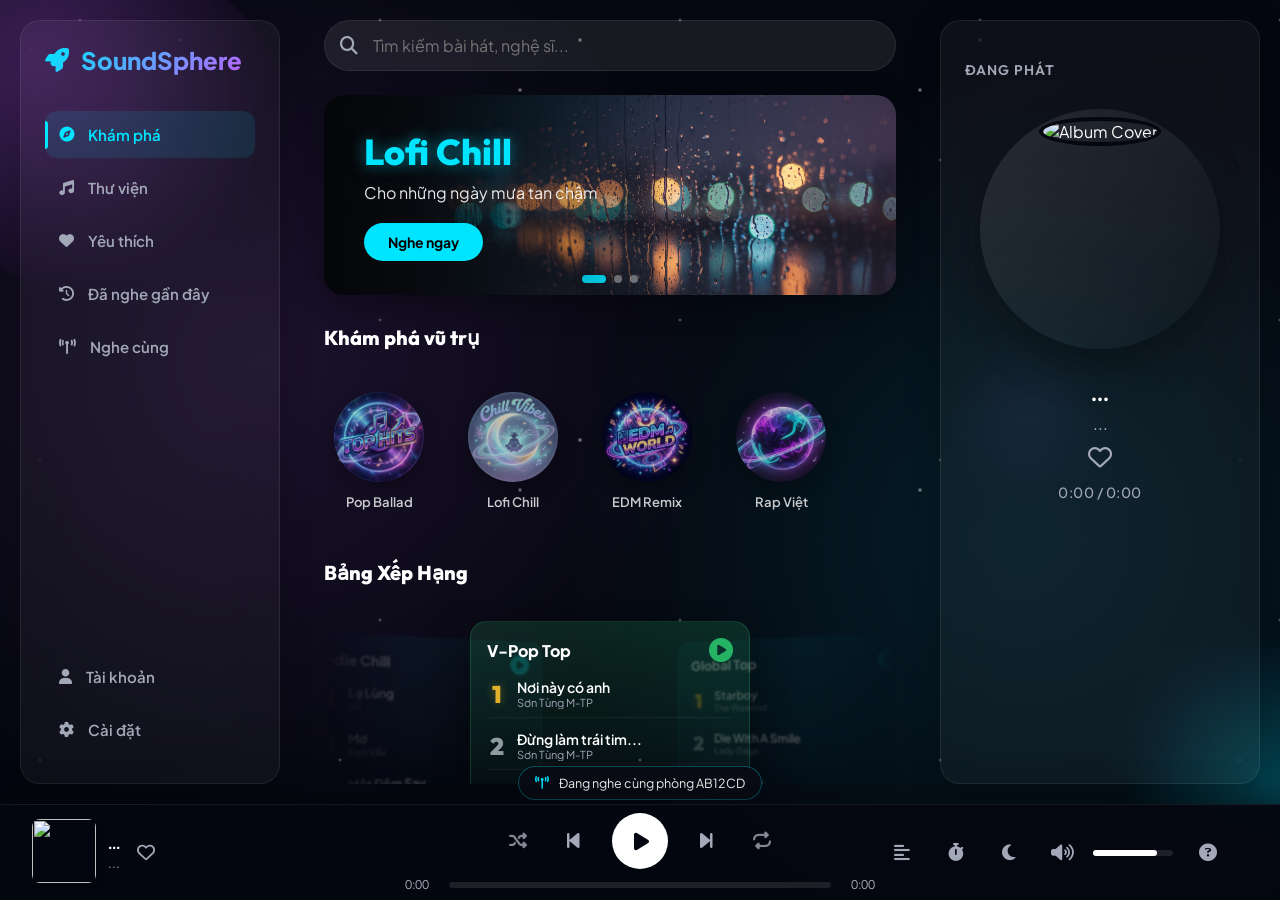
==== commit 4a7856b3: "add roomrealtiméync_audio feature" ====
--- a/index.html
+++ b/index.html
@@ -84,6 +84,10 @@
         <div class="nav-item" id="navRecent" onclick="showRecentPlaylist()">
           <i class="fa-solid fa-clock-rotate-left"></i>
           <span data-lang="sb_recent">Đã nghe gần đây</span>
+        </div>
+        <div class="nav-item" id="navListenRoom" onclick="openRoomModal()">
+          <i class="fa-solid fa-tower-broadcast"></i>
+          <span>Nghe cùng</span>
         </div>
 
         <div style="flex-grow: 1"></div>
@@ -1273,6 +1277,185 @@
       </div>
     </div>
 
+    <!-- ===== MODAL NGHE CÙNG (LISTEN ROOM) ===== -->
+    <div id="roomOverlay" class="auth-overlay">
+      <div class="auth-backdrop" onclick="closeRoomModal()"></div>
+      <div class="auth-box" style="max-width: 440px">
+        <button class="auth-close-btn" onclick="closeRoomModal()">
+          <i class="fa-solid fa-xmark"></i>
+        </button>
+        <h2 style="margin-bottom: 6px; font-size: 22px; color: white">
+          <i class="fa-solid fa-tower-broadcast" style="color: var(--neon-primary)"></i>
+          Nghe cùng
+        </h2>
+        <p style="color: #999; font-size: 13px; margin-bottom: 20px">
+          Tạo phòng để bạn bè cùng nghe nhạc realtime với bạn, hoặc tham gia phòng có sẵn.
+        </p>
+
+        <!-- TRẠNG THÁI: CHƯA Ở TRONG PHÒNG -->
+        <div id="roomStateNotInRoom">
+          <div id="roomLoginRequired" style="display: none; margin-bottom: 14px">
+            <div
+              style="
+                background: rgba(255, 71, 87, 0.1);
+                border: 1px solid rgba(255, 71, 87, 0.3);
+                border-radius: 10px;
+                padding: 12px 14px;
+                font-size: 13px;
+                color: #ff8a93;
+              "
+            >
+              Cần đăng nhập bằng Google để tạo hoặc tham gia phòng nghe cùng.
+            </div>
+          </div>
+
+          <button
+            class="btn-auth-submit"
+            id="btnCreateRoom"
+            style="margin-bottom: 14px"
+          >
+            <i class="fa-solid fa-plus"></i> Tạo phòng mới
+          </button>
+
+          <div style="display: flex; align-items: center; gap: 10px; margin: 16px 0">
+            <div style="flex: 1; height: 1px; background: rgba(255, 255, 255, 0.1)"></div>
+            <span style="color: #777; font-size: 12px">hoặc</span>
+            <div style="flex: 1; height: 1px; background: rgba(255, 255, 255, 0.1)"></div>
+          </div>
+
+          <label style="display: block; font-size: 13px; color: #aaa; margin-bottom: 6px">
+            Tham gia bằng mã phòng
+          </label>
+          <div style="display: flex; gap: 8px">
+            <input
+              type="text"
+              id="joinRoomCodeInput"
+              placeholder="Ví dụ: AB12CD"
+              maxlength="8"
+              style="
+                flex: 1;
+                background: rgba(255, 255, 255, 0.05);
+                border: 1px solid rgba(255, 255, 255, 0.15);
+                border-radius: 10px;
+                padding: 11px 14px;
+                color: white;
+                font-family: inherit;
+                text-transform: uppercase;
+                letter-spacing: 2px;
+                text-align: center;
+              "
+            />
+            <button class="btn-auth-submit" id="btnJoinRoom" style="width: auto; padding: 0 20px; margin: 0">
+              Vào
+            </button>
+          </div>
+        </div>
+
+        <!-- TRẠNG THÁI: ĐANG Ở TRONG PHÒNG -->
+        <div id="roomStateInRoom" style="display: none">
+          <div
+            style="
+              background: rgba(0, 229, 255, 0.08);
+              border: 1px solid rgba(0, 229, 255, 0.25);
+              border-radius: 12px;
+              padding: 16px;
+              margin-bottom: 16px;
+              text-align: center;
+            "
+          >
+            <div style="font-size: 12px; color: #999; margin-bottom: 6px">Mã phòng</div>
+            <div
+              id="roomCodeDisplay"
+              style="font-size: 28px; font-weight: 800; letter-spacing: 4px; color: var(--neon-primary)"
+            ></div>
+            <button
+              id="btnCopyRoomLink"
+              style="
+                margin-top: 10px;
+                background: rgba(255, 255, 255, 0.08);
+                border: none;
+                border-radius: 8px;
+                padding: 7px 14px;
+                color: white;
+                font-size: 12px;
+                cursor: pointer;
+              "
+            >
+              <i class="fa-solid fa-link"></i> Copy link mời
+            </button>
+          </div>
+
+          <div style="margin-bottom: 14px">
+            <div style="font-size: 12px; color: #999; margin-bottom: 8px">
+              Thành viên (<span id="roomMemberCount">0</span>)
+            </div>
+            <div id="roomMemberList" style="display: flex; flex-direction: column; gap: 6px; max-height: 160px; overflow-y: auto"></div>
+          </div>
+
+          <div
+            id="roomHostBadge"
+            style="
+              display: none;
+              font-size: 12px;
+              color: var(--neon-primary);
+              text-align: center;
+              margin-bottom: 12px;
+            "
+          >
+            <i class="fa-solid fa-crown"></i> Bạn là chủ phòng — điều khiển nhạc của bạn sẽ đồng bộ cho mọi người
+          </div>
+          <div
+            id="roomGuestBadge"
+            style="
+              display: none;
+              font-size: 12px;
+              color: #999;
+              text-align: center;
+              margin-bottom: 12px;
+            "
+          >
+            <i class="fa-solid fa-headphones"></i> Bạn đang nghe theo chủ phòng — âm lượng của bạn không ảnh hưởng người khác
+          </div>
+
+          <button
+            class="btn-auth-submit"
+            id="btnLeaveRoom"
+            style="background: rgba(255, 71, 87, 0.15); color: #ff8a93"
+          >
+            <i class="fa-solid fa-right-from-bracket"></i> Rời phòng
+          </button>
+        </div>
+      </div>
+    </div>
+
+    <!-- Banner nhỏ hiển thị khi đang trong phòng, đặt nổi phía trên player -->
+    <div
+      id="roomActiveBanner"
+      style="
+        display: none;
+        position: fixed;
+        bottom: 100px;
+        left: 50%;
+        transform: translateX(-50%);
+        z-index: 500;
+        background: rgba(10, 12, 22, 0.92);
+        border: 1px solid rgba(0, 229, 255, 0.3);
+        border-radius: 999px;
+        padding: 8px 16px;
+        display: flex;
+        align-items: center;
+        gap: 10px;
+        font-size: 12.5px;
+        color: white;
+        backdrop-filter: blur(10px);
+        cursor: pointer;
+      "
+      onclick="openRoomModal()"
+    >
+      <i class="fa-solid fa-tower-broadcast" style="color: var(--neon-primary)"></i>
+      <span id="roomActiveBannerText">Đang nghe cùng phòng AB12CD</span>
+    </div>
+
     <div id="sleepTimerOverlay" class="auth-overlay">
       <div class="auth-backdrop" onclick="closeSleepTimerModal()"></div>
       <div class="auth-box" style="max-width: 380px; text-align: center">
@@ -1610,10 +1793,14 @@
     </div>
 
     <!-- lyrics.js, policies.js, main.js chạy trước; main.js sẽ tự đợi window.db
-         (Firestore) sẵn sàng từ script module bên dưới trước khi tải bài hát -->
+         (Firestore) sẵn sàng từ script module bên dưới trước khi tải bài hát.
+         room.js (Nghe cùng) load sau main.js, dùng chung các biến audio/state/songs
+         đã khai báo trong main.js (cùng global scope vì cả 2 đều là script thường,
+         không phải module). -->
     <script src="assets/data/lyrics.js"></script>
     <script src="assets/data/policies.js"></script>
     <script src="assets/js/main.js"></script>
+    <script src="assets/js/room.js"></script>
     <script type="module">
       import { initializeApp } from "https://www.gstatic.com/firebasejs/10.7.1/firebase-app.js";
       import {
@@ -1632,7 +1819,9 @@
         setDoc,
         getDoc,
         updateDoc,
+        deleteDoc,
         increment,
+        serverTimestamp,
         arrayUnion,
         arrayRemove,
         collection,
@@ -1640,6 +1829,7 @@
         query,
         where,
         getDocs,
+        onSnapshot,
       } from "https://www.gstatic.com/firebasejs/10.7.1/firebase-firestore.js";
 
       // --- CONFIG CỦA BẠN (GIỮ NGUYÊN) ---
@@ -1675,6 +1865,8 @@
       window.setDoc = setDoc;
       window.getDoc = getDoc;
       window.updateDoc = updateDoc;
+      window.deleteDoc = deleteDoc;
+      window.serverTimestamp = serverTimestamp;
       window.increment = increment;
       window.arrayUnion = arrayUnion;
       window.arrayRemove = arrayRemove;
@@ -1683,6 +1875,7 @@
       window.query = query;
       window.where = where;
       window.getDocs = getDocs;
+      window.onSnapshot = onSnapshot;
 
       console.log("Firebase đã kết nối đầy đủ chức năng!");
     </script>
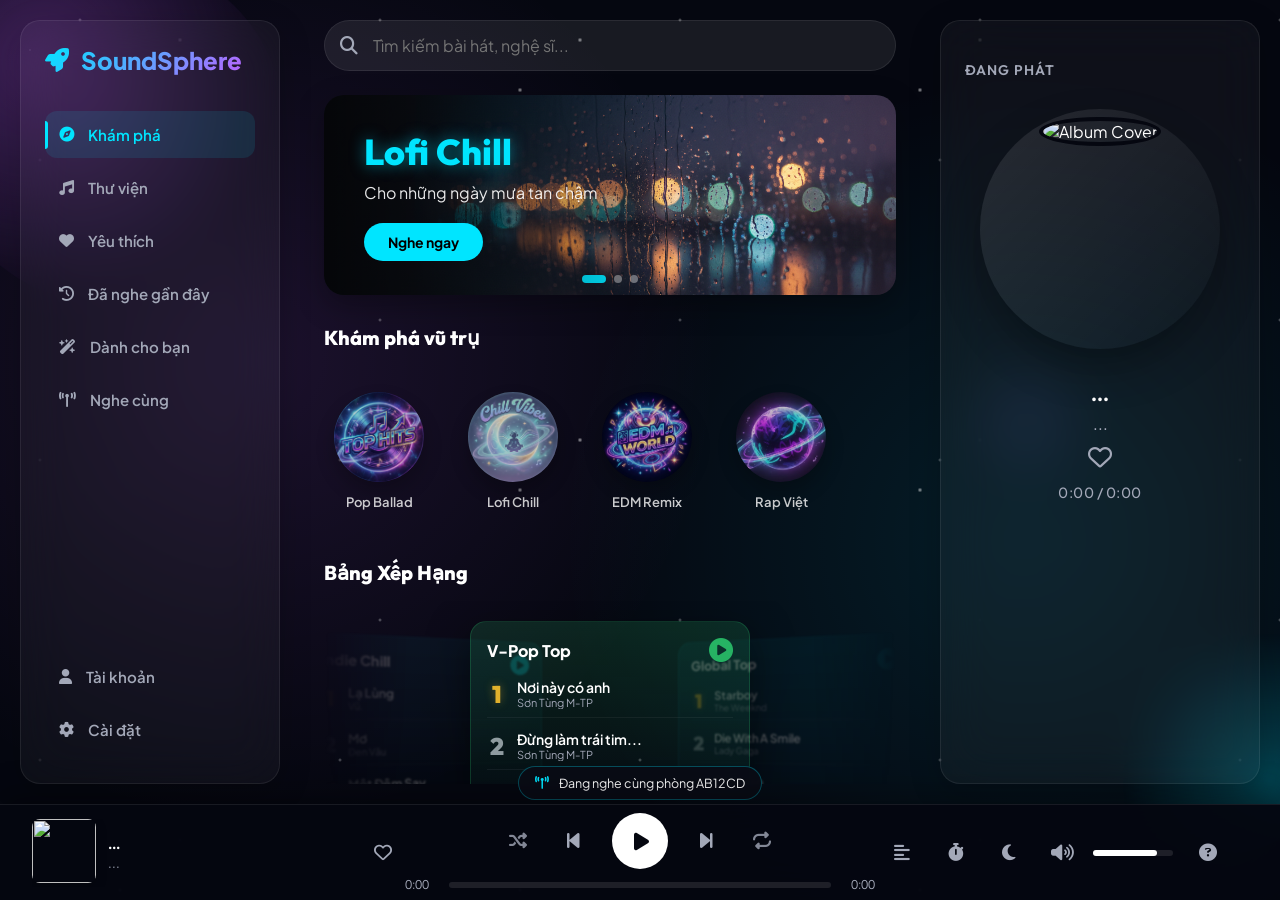
==== commit e438de08: "remake UI_songartist" ====
--- a/index.html
+++ b/index.html
@@ -84,6 +84,10 @@
         <div class="nav-item" id="navRecent" onclick="showRecentPlaylist()">
           <i class="fa-solid fa-clock-rotate-left"></i>
           <span data-lang="sb_recent">Đã nghe gần đây</span>
+        </div>
+        <div class="nav-item" id="navDiscover" onclick="showDiscoverPlaylist()">
+          <i class="fa-solid fa-wand-magic-sparkles"></i>
+          <span>Dành cho bạn</span>
         </div>
         <div class="nav-item" id="navListenRoom" onclick="openRoomModal()">
           <i class="fa-solid fa-tower-broadcast"></i>
@@ -879,12 +883,12 @@
             <div class="fs-info-box">
               <h3 data-lang="info_credit">Credit</h3>
               <div class="info-row">
-                <span data-lang="info_artist ">Nghệ sĩ</span
-                ><strong id="infoArtist ">...</strong>
+                <span data-lang="info_artist">Nghệ sĩ</span
+                ><strong id="infoArtist">...</strong>
               </div>
               <div class="info-row">
-                <span data-lang="info_album ">Album</span
-                ><strong id="infoAlbum ">SoundSphere Collection</strong>
+                <span data-lang="info_album">Album</span
+                ><strong id="infoAlbum">SoundSphere Collection</strong>
               </div>
             </div>
           </div>
@@ -1417,13 +1421,33 @@
             <i class="fa-solid fa-headphones"></i> Bạn đang nghe theo chủ phòng — âm lượng của bạn không ảnh hưởng người khác
           </div>
 
-          <button
-            class="btn-auth-submit"
-            id="btnLeaveRoom"
-            style="background: rgba(255, 71, 87, 0.15); color: #ff8a93"
-          >
-            <i class="fa-solid fa-right-from-bracket"></i> Rời phòng
-          </button>
+          <div style="display: flex; flex-direction: column; gap: 8px">
+            <button
+              class="btn-auth-submit"
+              id="btnLeaveRoom"
+              style="background: rgba(255, 255, 255, 0.08); color: #ddd"
+            >
+              <i class="fa-solid fa-right-from-bracket"></i> Rời phòng (vẫn giữ phòng mở)
+            </button>
+            <button
+              id="btnCloseRoom"
+              style="
+                display: none;
+                background: rgba(255, 71, 87, 0.15);
+                color: #ff8a93;
+                border: none;
+                border-radius: 12px;
+                padding: 13px;
+                font-family: inherit;
+                font-weight: 700;
+                font-size: 14px;
+                cursor: pointer;
+                width: 100%;
+              "
+            >
+              <i class="fa-solid fa-power-off"></i> Đóng phòng hẳn (mọi người bị ngắt kết nối)
+            </button>
+          </div>
         </div>
       </div>
     </div>
@@ -1830,6 +1854,7 @@
         where,
         getDocs,
         onSnapshot,
+        runTransaction,
       } from "https://www.gstatic.com/firebasejs/10.7.1/firebase-firestore.js";
 
       // --- CONFIG CỦA BẠN (GIỮ NGUYÊN) ---
@@ -1876,6 +1901,7 @@
       window.where = where;
       window.getDocs = getDocs;
       window.onSnapshot = onSnapshot;
+      window.runTransaction = runTransaction;
 
       console.log("Firebase đã kết nối đầy đủ chức năng!");
     </script>
--- a/assets/css/style.css
+++ b/assets/css/style.css
@@ -44,6 +44,16 @@
   font-weight: 700;
   letter-spacing: -0.4px;
   font-size: 16.5px;
+  overflow: hidden;
+  text-overflow: ellipsis;
+  white-space: nowrap;
+}
+.song-artist {
+  font-size: 14px;
+  color: var(--text-dim);
+  overflow: hidden;
+  text-overflow: ellipsis;
+  white-space: nowrap;
 }
 
 body {
@@ -432,6 +442,7 @@
   overflow: hidden;
   justify-content: center;
   padding-right: 10px;
+  min-width: 0; /* bắt buộc để text-overflow: ellipsis hoạt động đúng trong cột grid 1fr */
 }
 .btn-heart-list {
   display: flex;
@@ -560,11 +571,17 @@
   font-size: 20px;
   font-weight: 700;
   margin-bottom: 8px;
+  overflow: hidden;
+  text-overflow: ellipsis;
+  white-space: nowrap;
 }
 .current-artist {
   font-size: 15px;
   color: var(--text-dim);
   font-weight: 500;
+  overflow: hidden;
+  text-overflow: ellipsis;
+  white-space: nowrap;
 }
 .btn-like-main {
   color: var(--text-dim);
@@ -626,8 +643,11 @@
   flex-direction: column;
   justify-content: center;
   overflow: hidden;
+  flex: 1;
+  min-width: 0; /* bắt buộc để text-overflow: ellipsis hoạt động đúng trong flex item */
 }
 #footerTitle {
+  display: block;
   font-size: 15px;
   font-weight: 600;
   color: white;
@@ -640,6 +660,10 @@
   font-size: 13px;
   color: var(--text-dim);
   margin-top: 2px;
+  white-space: nowrap;
+  overflow: hidden;
+  text-overflow: ellipsis;
+  max-width: 200px;
 }
 .btn-like-footer {
   color: var(--text-dim);
@@ -1259,6 +1283,9 @@
   font-size: 16px;
   color: var(--neon-secondary);
   display: block;
+  overflow: hidden;
+  text-overflow: ellipsis;
+  white-space: nowrap;
 }
 
 .fs-progress-container {
@@ -1709,16 +1736,23 @@
   flex: 1;
   display: flex;
   flex-direction: column;
+  min-width: 0; /* bắt buộc để text-overflow: ellipsis hoạt động đúng trong flex item */
 }
 .fs-song-title {
   font-size: 14px;
   font-weight: 700;
   color: white;
   margin-bottom: 2px;
+  overflow: hidden;
+  text-overflow: ellipsis;
+  white-space: nowrap;
 }
 .fs-song-artist {
   font-size: 12px;
   color: #aaa;
+  overflow: hidden;
+  text-overflow: ellipsis;
+  white-space: nowrap;
 }
 .fs-song-item.active .fs-song-title {
   color: var(--neon-primary);
@@ -3276,6 +3310,7 @@
 .chart-info {
   flex: 1;
   overflow: hidden;
+  min-width: 0; /* bắt buộc để text-overflow: ellipsis hoạt động đúng trong flex item */
 }
 .chart-song {
   font-size: 14px;
@@ -3288,6 +3323,9 @@
 .chart-artist {
   font-size: 11px;
   color: var(--text-dim);
+  overflow: hidden;
+  text-overflow: ellipsis;
+  white-space: nowrap;
 }
 
 .chart-trend {
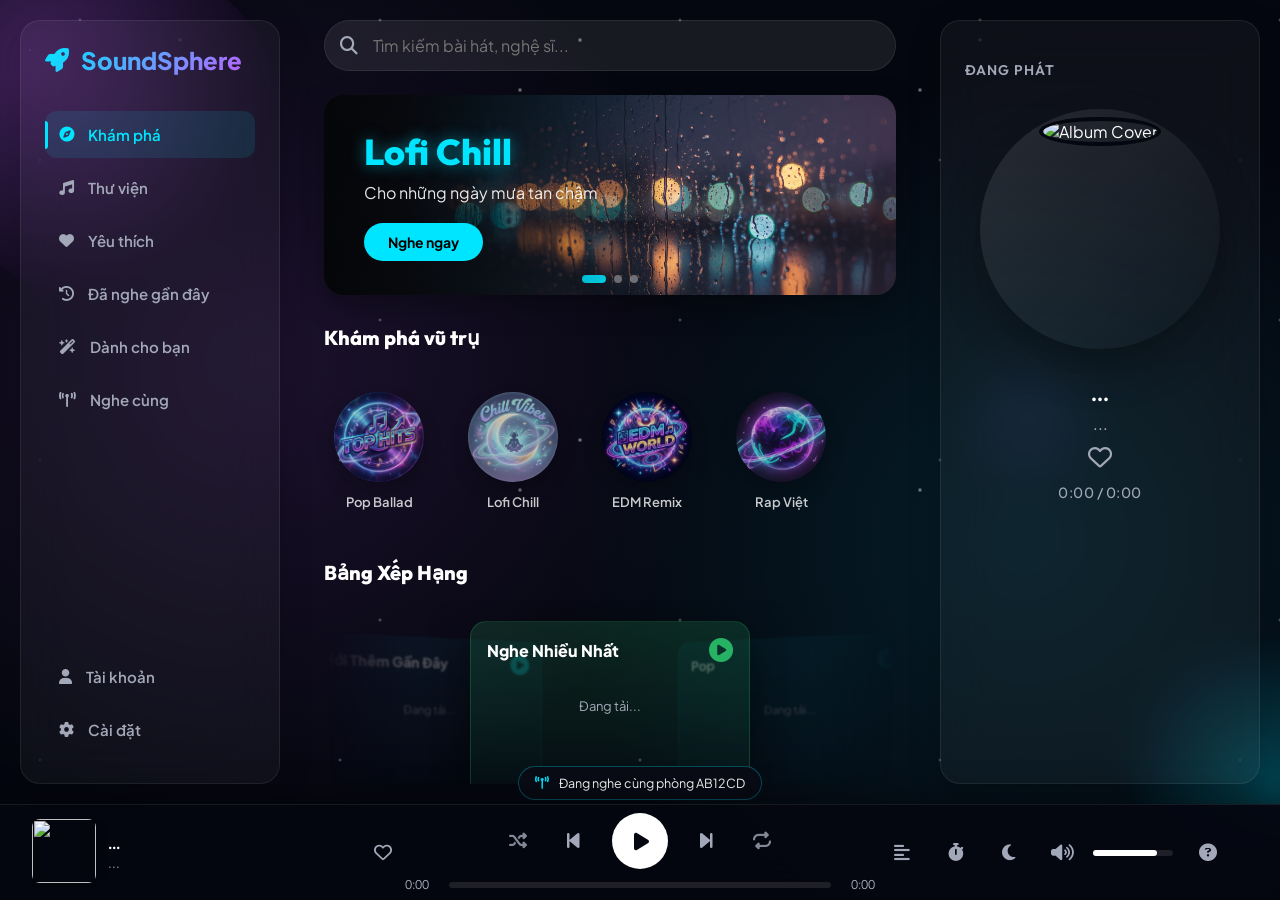
==== commit f68d1065: "update banner&rankingsongs" ====
--- a/index.html
+++ b/index.html
@@ -145,7 +145,7 @@
               <div class="banner-content">
                 <h2 class="banner-text-title">Lofi Chill</h2>
                 <p class="banner-text-desc">Cho những ngày mưa tan chậm</p>
-                <button class="banner-btn" onclick="playSong(0)">
+                <button class="banner-btn" onclick="playGenrePlaylist('Lofi Chill')">
                   Nghe ngay
                 </button>
               </div>
@@ -157,7 +157,7 @@
                 <p class="banner-text-desc">
                   Bùng nổ năng lượng cùng những bản Remix cực nhiệt
                 </p>
-                <button class="banner-btn">Khám phá ngay</button>
+                <button class="banner-btn" onclick="playGenrePlaylist('EDM')">Khám phá ngay</button>
               </div>
             </div>
             <div class="banner-item">
@@ -169,7 +169,7 @@
                 <p class="banner-text-desc">
                   Nơi những vần thái và nhịp beat hội tụ
                 </p>
-                <button class="banner-btn" style="background: #ff4757">
+                <button class="banner-btn" style="background: #ff4757" onclick="playGenrePlaylist('Rap Việt')">
                   Nghe danh sách
                 </button>
               </div>
@@ -234,31 +234,11 @@
             <div class="chart-3d-item">
               <div class="chart-column chart-green">
                 <div class="chart-header">
-                  <h3>V-Pop Top</h3>
-                  <i class="fa-solid fa-circle-play"></i>
+                  <h3>Nghe Nhiều Nhất</h3>
+                  <i class="fa-solid fa-circle-play" onclick="event.stopPropagation(); playChartGroup('top')"></i>
                 </div>
-                <div class="chart-list">
-                  <div class="chart-item">
-                    <span class="chart-rank">1</span>
-                    <div class="chart-info">
-                      <div class="chart-song">Nơi này có anh</div>
-                      <div class="chart-artist">Sơn Tùng M-TP</div>
-                    </div>
-                  </div>
-                  <div class="chart-item">
-                    <span class="chart-rank">2</span>
-                    <div class="chart-info">
-                      <div class="chart-song">Đừng làm trái tim...</div>
-                      <div class="chart-artist">Sơn Tùng M-TP</div>
-                    </div>
-                  </div>
-                  <div class="chart-item">
-                    <span class="chart-rank">3</span>
-                    <div class="chart-info">
-                      <div class="chart-song">Chúng ta của...</div>
-                      <div class="chart-artist">Sơn Tùng M-TP</div>
-                    </div>
-                  </div>
+                <div class="chart-list" id="chartListTop">
+                  <div class="chart-empty">Đang tải...</div>
                 </div>
               </div>
             </div>
@@ -266,31 +246,11 @@
             <div class="chart-3d-item">
               <div class="chart-column chart-blue">
                 <div class="chart-header">
-                  <h3>Global Top</h3>
-                  <i class="fa-solid fa-circle-play"></i>
+                  <h3>Pop</h3>
+                  <i class="fa-solid fa-circle-play" onclick="event.stopPropagation(); playChartGroup('Pop')"></i>
                 </div>
-                <div class="chart-list">
-                  <div class="chart-item">
-                    <span class="chart-rank">1</span>
-                    <div class="chart-info">
-                      <div class="chart-song">Starboy</div>
-                      <div class="chart-artist">The Weeknd</div>
-                    </div>
-                  </div>
-                  <div class="chart-item">
-                    <span class="chart-rank">2</span>
-                    <div class="chart-info">
-                      <div class="chart-song">Die With A Smile</div>
-                      <div class="chart-artist">Lady Gaga</div>
-                    </div>
-                  </div>
-                  <div class="chart-item">
-                    <span class="chart-rank">3</span>
-                    <div class="chart-info">
-                      <div class="chart-song">Espresso</div>
-                      <div class="chart-artist">Sabrina C.</div>
-                    </div>
-                  </div>
+                <div class="chart-list" id="chartListPop">
+                  <div class="chart-empty">Đang tải...</div>
                 </div>
               </div>
             </div>
@@ -298,31 +258,11 @@
             <div class="chart-3d-item">
               <div class="chart-column chart-pink">
                 <div class="chart-header">
-                  <h3>K-Pop Hot</h3>
-                  <i class="fa-solid fa-circle-play"></i>
+                  <h3>EDM</h3>
+                  <i class="fa-solid fa-circle-play" onclick="event.stopPropagation(); playChartGroup('EDM')"></i>
                 </div>
-                <div class="chart-list">
-                  <div class="chart-item">
-                    <span class="chart-rank">1</span>
-                    <div class="chart-info">
-                      <div class="chart-song">Mantra</div>
-                      <div class="chart-artist">Jennie</div>
-                    </div>
-                  </div>
-                  <div class="chart-item">
-                    <span class="chart-rank">2</span>
-                    <div class="chart-info">
-                      <div class="chart-song">APT.</div>
-                      <div class="chart-artist">Rosé</div>
-                    </div>
-                  </div>
-                  <div class="chart-item">
-                    <span class="chart-rank">3</span>
-                    <div class="chart-info">
-                      <div class="chart-song">Whiplash</div>
-                      <div class="chart-artist">aespa</div>
-                    </div>
-                  </div>
+                <div class="chart-list" id="chartListEdm">
+                  <div class="chart-empty">Đang tải...</div>
                 </div>
               </div>
             </div>
@@ -331,30 +271,10 @@
               <div class="chart-column chart-green">
                 <div class="chart-header">
                   <h3>Rap Việt</h3>
-                  <i class="fa-solid fa-circle-play"></i>
+                  <i class="fa-solid fa-circle-play" onclick="event.stopPropagation(); playChartGroup('Rap Việt')"></i>
                 </div>
-                <div class="chart-list">
-                  <div class="chart-item">
-                    <span class="chart-rank">1</span>
-                    <div class="chart-info">
-                      <div class="chart-song">Ngày Mai Em...</div>
-                      <div class="chart-artist">Đạt G</div>
-                    </div>
-                  </div>
-                  <div class="chart-item">
-                    <span class="chart-rank">2</span>
-                    <div class="chart-info">
-                      <div class="chart-song">Bigcityboi</div>
-                      <div class="chart-artist">Binz</div>
-                    </div>
-                  </div>
-                  <div class="chart-item">
-                    <span class="chart-rank">3</span>
-                    <div class="chart-info">
-                      <div class="chart-song">Thủ Đô Cypher</div>
-                      <div class="chart-artist">Low G</div>
-                    </div>
-                  </div>
+                <div class="chart-list" id="chartListRap">
+                  <div class="chart-empty">Đang tải...</div>
                 </div>
               </div>
             </div>
@@ -362,31 +282,11 @@
             <div class="chart-3d-item">
               <div class="chart-column chart-blue">
                 <div class="chart-header">
-                  <h3>Indie Chill</h3>
-                  <i class="fa-solid fa-circle-play"></i>
+                  <h3>Mới Thêm Gần Đây</h3>
+                  <i class="fa-solid fa-circle-play" onclick="event.stopPropagation(); playChartGroup('recent')"></i>
                 </div>
-                <div class="chart-list">
-                  <div class="chart-item">
-                    <span class="chart-rank">1</span>
-                    <div class="chart-info">
-                      <div class="chart-song">Lạ Lùng</div>
-                      <div class="chart-artist">Vũ.</div>
-                    </div>
-                  </div>
-                  <div class="chart-item">
-                    <span class="chart-rank">2</span>
-                    <div class="chart-info">
-                      <div class="chart-song">Mơ</div>
-                      <div class="chart-artist">Đen Vâu</div>
-                    </div>
-                  </div>
-                  <div class="chart-item">
-                    <span class="chart-rank">3</span>
-                    <div class="chart-info">
-                      <div class="chart-song">Một Đêm Say</div>
-                      <div class="chart-artist">Thịnh Suy</div>
-                    </div>
-                  </div>
+                <div class="chart-list" id="chartListRecent">
+                  <div class="chart-empty">Đang tải...</div>
                 </div>
               </div>
             </div>
--- a/assets/css/style.css
+++ b/assets/css/style.css
@@ -3279,9 +3279,20 @@
   gap: 10px;
   padding-bottom: 8px;
   border-bottom: 1px solid rgba(255, 255, 255, 0.05);
+  cursor: pointer;
+  transition: opacity 0.2s;
+}
+.chart-item:hover {
+  opacity: 0.75;
 }
 .chart-item:last-child {
   border-bottom: none;
+}
+.chart-empty {
+  color: var(--text-dim);
+  font-size: 13px;
+  text-align: center;
+  padding: 20px 0;
 }
 
 .chart-rank {
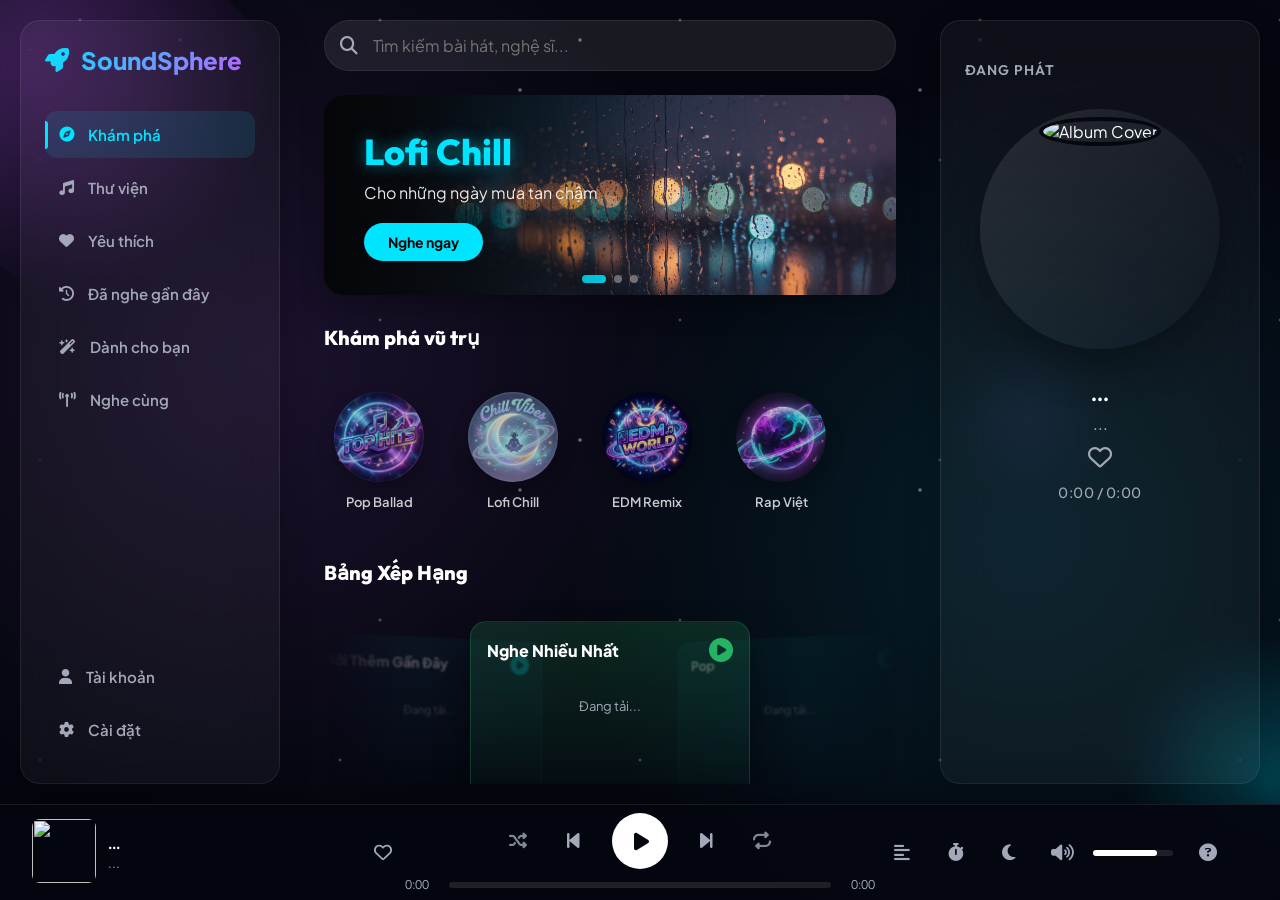
==== commit c40e7c9e: "feat(audio): add Dual-Deck DJ crossfade and gapless track preloading" ====
--- a/index.html
+++ b/index.html
@@ -145,7 +145,10 @@
               <div class="banner-content">
                 <h2 class="banner-text-title">Lofi Chill</h2>
                 <p class="banner-text-desc">Cho những ngày mưa tan chậm</p>
-                <button class="banner-btn" onclick="playGenrePlaylist('Lofi Chill')">
+                <button
+                  class="banner-btn"
+                  onclick="playGenrePlaylist('Lofi Chill')"
+                >
                   Nghe ngay
                 </button>
               </div>
@@ -157,7 +160,9 @@
                 <p class="banner-text-desc">
                   Bùng nổ năng lượng cùng những bản Remix cực nhiệt
                 </p>
-                <button class="banner-btn" onclick="playGenrePlaylist('EDM')">Khám phá ngay</button>
+                <button class="banner-btn" onclick="playGenrePlaylist('EDM')">
+                  Khám phá ngay
+                </button>
               </div>
             </div>
             <div class="banner-item">
@@ -169,7 +174,11 @@
                 <p class="banner-text-desc">
                   Nơi những vần thái và nhịp beat hội tụ
                 </p>
-                <button class="banner-btn" style="background: #ff4757" onclick="playGenrePlaylist('Rap Việt')">
+                <button
+                  class="banner-btn"
+                  style="background: #ff4757"
+                  onclick="playGenrePlaylist('Rap Việt')"
+                >
                   Nghe danh sách
                 </button>
               </div>
@@ -235,7 +244,13 @@
               <div class="chart-column chart-green">
                 <div class="chart-header">
                   <h3>Nghe Nhiều Nhất</h3>
-                  <i class="fa-solid fa-circle-play" onclick="event.stopPropagation(); playChartGroup('top')"></i>
+                  <i
+                    class="fa-solid fa-circle-play"
+                    onclick="
+                      event.stopPropagation();
+                      playChartGroup('top');
+                    "
+                  ></i>
                 </div>
                 <div class="chart-list" id="chartListTop">
                   <div class="chart-empty">Đang tải...</div>
@@ -247,7 +262,13 @@
               <div class="chart-column chart-blue">
                 <div class="chart-header">
                   <h3>Pop</h3>
-                  <i class="fa-solid fa-circle-play" onclick="event.stopPropagation(); playChartGroup('Pop')"></i>
+                  <i
+                    class="fa-solid fa-circle-play"
+                    onclick="
+                      event.stopPropagation();
+                      playChartGroup('Pop');
+                    "
+                  ></i>
                 </div>
                 <div class="chart-list" id="chartListPop">
                   <div class="chart-empty">Đang tải...</div>
@@ -259,7 +280,13 @@
               <div class="chart-column chart-pink">
                 <div class="chart-header">
                   <h3>EDM</h3>
-                  <i class="fa-solid fa-circle-play" onclick="event.stopPropagation(); playChartGroup('EDM')"></i>
+                  <i
+                    class="fa-solid fa-circle-play"
+                    onclick="
+                      event.stopPropagation();
+                      playChartGroup('EDM');
+                    "
+                  ></i>
                 </div>
                 <div class="chart-list" id="chartListEdm">
                   <div class="chart-empty">Đang tải...</div>
@@ -271,7 +298,13 @@
               <div class="chart-column chart-green">
                 <div class="chart-header">
                   <h3>Rap Việt</h3>
-                  <i class="fa-solid fa-circle-play" onclick="event.stopPropagation(); playChartGroup('Rap Việt')"></i>
+                  <i
+                    class="fa-solid fa-circle-play"
+                    onclick="
+                      event.stopPropagation();
+                      playChartGroup('Rap Việt');
+                    "
+                  ></i>
                 </div>
                 <div class="chart-list" id="chartListRap">
                   <div class="chart-empty">Đang tải...</div>
@@ -283,7 +316,13 @@
               <div class="chart-column chart-blue">
                 <div class="chart-header">
                   <h3>Mới Thêm Gần Đây</h3>
-                  <i class="fa-solid fa-circle-play" onclick="event.stopPropagation(); playChartGroup('recent')"></i>
+                  <i
+                    class="fa-solid fa-circle-play"
+                    onclick="
+                      event.stopPropagation();
+                      playChartGroup('recent');
+                    "
+                  ></i>
                 </div>
                 <div class="chart-list" id="chartListRecent">
                   <div class="chart-empty">Đang tải...</div>
@@ -367,6 +406,55 @@
               >
                 High (320kbps)
               </button>
+            </div>
+
+            <!-- THÊM MỚI: ĐIỀU CHỈNH HÒA ÂM CHUYỂN BÀI DJ CROSSFADE -->
+            <div
+              class="settings-item"
+              style="
+                flex-direction: column;
+                align-items: stretch;
+                gap: 12px;
+                cursor: default;
+              "
+            >
+              <div
+                style="
+                  display: flex;
+                  justify-content: space-between;
+                  align-items: center;
+                "
+              >
+                <div class="settings-info">
+                  <span class="st-title" data-lang="st_crossfade_title"
+                    >Hòa âm chuyển bài (DJ Crossfade)</span
+                  >
+                  <span class="st-desc" data-lang="st_crossfade_desc"
+                    >Phát chồng mượt mà giữa 2 bài hát liên tiếp</span
+                  >
+                </div>
+                <span
+                  class="badge-quality"
+                  id="crossfadeValueBadge"
+                  style="background: var(--neon-primary); color: #000"
+                >
+                  5 giây
+                </span>
+              </div>
+              <div style="display: flex; align-items: center; gap: 12px">
+                <span style="font-size: 11px; color: var(--text-dim)">0s</span>
+                <input
+                  type="range"
+                  id="crossfadeSlider"
+                  min="0"
+                  max="12"
+                  step="1"
+                  value="5"
+                  class="neon-slider"
+                  oninput="updateCrossfadeSetting(this.value)"
+                />
+                <span style="font-size: 11px; color: var(--text-dim)">12s</span>
+              </div>
             </div>
           </div>
           <div class="settings-section">
@@ -1189,16 +1277,23 @@
           <i class="fa-solid fa-xmark"></i>
         </button>
         <h2 style="margin-bottom: 6px; font-size: 22px; color: white">
-          <i class="fa-solid fa-tower-broadcast" style="color: var(--neon-primary)"></i>
+          <i
+            class="fa-solid fa-tower-broadcast"
+            style="color: var(--neon-primary)"
+          ></i>
           Nghe cùng
         </h2>
         <p style="color: #999; font-size: 13px; margin-bottom: 20px">
-          Tạo phòng để bạn bè cùng nghe nhạc realtime với bạn, hoặc tham gia phòng có sẵn.
+          Tạo phòng để bạn bè cùng nghe nhạc realtime với bạn, hoặc tham gia
+          phòng có sẵn.
         </p>
 
         <!-- TRẠNG THÁI: CHƯA Ở TRONG PHÒNG -->
         <div id="roomStateNotInRoom">
-          <div id="roomLoginRequired" style="display: none; margin-bottom: 14px">
+          <div
+            id="roomLoginRequired"
+            style="display: none; margin-bottom: 14px"
+          >
             <div
               style="
                 background: rgba(255, 71, 87, 0.1);
@@ -1221,13 +1316,31 @@
             <i class="fa-solid fa-plus"></i> Tạo phòng mới
           </button>
 
-          <div style="display: flex; align-items: center; gap: 10px; margin: 16px 0">
-            <div style="flex: 1; height: 1px; background: rgba(255, 255, 255, 0.1)"></div>
+          <div
+            style="
+              display: flex;
+              align-items: center;
+              gap: 10px;
+              margin: 16px 0;
+            "
+          >
+            <div
+              style="flex: 1; height: 1px; background: rgba(255, 255, 255, 0.1)"
+            ></div>
             <span style="color: #777; font-size: 12px">hoặc</span>
-            <div style="flex: 1; height: 1px; background: rgba(255, 255, 255, 0.1)"></div>
-          </div>
-
-          <label style="display: block; font-size: 13px; color: #aaa; margin-bottom: 6px">
+            <div
+              style="flex: 1; height: 1px; background: rgba(255, 255, 255, 0.1)"
+            ></div>
+          </div>
+
+          <label
+            style="
+              display: block;
+              font-size: 13px;
+              color: #aaa;
+              margin-bottom: 6px;
+            "
+          >
             Tham gia bằng mã phòng
           </label>
           <div style="display: flex; gap: 8px">
@@ -1249,7 +1362,11 @@
                 text-align: center;
               "
             />
-            <button class="btn-auth-submit" id="btnJoinRoom" style="width: auto; padding: 0 20px; margin: 0">
+            <button
+              class="btn-auth-submit"
+              id="btnJoinRoom"
+              style="width: auto; padding: 0 20px; margin: 0"
+            >
               Vào
             </button>
           </div>
@@ -1267,10 +1384,17 @@
               text-align: center;
             "
           >
-            <div style="font-size: 12px; color: #999; margin-bottom: 6px">Mã phòng</div>
+            <div style="font-size: 12px; color: #999; margin-bottom: 6px">
+              Mã phòng
+            </div>
             <div
               id="roomCodeDisplay"
-              style="font-size: 28px; font-weight: 800; letter-spacing: 4px; color: var(--neon-primary)"
+              style="
+                font-size: 28px;
+                font-weight: 800;
+                letter-spacing: 4px;
+                color: var(--neon-primary);
+              "
             ></div>
             <button
               id="btnCopyRoomLink"
@@ -1293,7 +1417,16 @@
             <div style="font-size: 12px; color: #999; margin-bottom: 8px">
               Thành viên (<span id="roomMemberCount">0</span>)
             </div>
-            <div id="roomMemberList" style="display: flex; flex-direction: column; gap: 6px; max-height: 160px; overflow-y: auto"></div>
+            <div
+              id="roomMemberList"
+              style="
+                display: flex;
+                flex-direction: column;
+                gap: 6px;
+                max-height: 160px;
+                overflow-y: auto;
+              "
+            ></div>
           </div>
 
           <div
@@ -1306,7 +1439,8 @@
               margin-bottom: 12px;
             "
           >
-            <i class="fa-solid fa-crown"></i> Bạn là chủ phòng — điều khiển nhạc của bạn sẽ đồng bộ cho mọi người
+            <i class="fa-solid fa-crown"></i> Bạn là chủ phòng — điều khiển nhạc
+            của bạn sẽ đồng bộ cho mọi người
           </div>
           <div
             id="roomGuestBadge"
@@ -1318,16 +1452,85 @@
               margin-bottom: 12px;
             "
           >
-            <i class="fa-solid fa-headphones"></i> Bạn đang nghe theo chủ phòng — âm lượng của bạn không ảnh hưởng người khác
-          </div>
-
+            <i class="fa-solid fa-headphones"></i> Bạn đang nghe theo chủ phòng
+            — âm lượng của bạn không ảnh hưởng người khác
+          </div>
+          <div
+            style="
+              display: flex;
+              justify-content: space-around;
+              margin: 14px 0 18px;
+            "
+          >
+            <button
+              type="button"
+              onclick="sendRoomReaction('🔥')"
+              style="
+                background: transparent;
+                border: none;
+                font-size: 24px;
+                cursor: pointer;
+              "
+            >
+              🔥
+            </button>
+            <button
+              type="button"
+              onclick="sendRoomReaction('❤️')"
+              style="
+                background: transparent;
+                border: none;
+                font-size: 24px;
+                cursor: pointer;
+              "
+            >
+              ❤️
+            </button>
+            <button
+              type="button"
+              onclick="sendRoomReaction('⚡')"
+              style="
+                background: transparent;
+                border: none;
+                font-size: 24px;
+                cursor: pointer;
+              "
+            >
+              ⚡
+            </button>
+            <button
+              type="button"
+              onclick="sendRoomReaction('🎉')"
+              style="
+                background: transparent;
+                border: none;
+                font-size: 24px;
+                cursor: pointer;
+              "
+            >
+              🎉
+            </button>
+            <button
+              type="button"
+              onclick="sendRoomReaction('🎧')"
+              style="
+                background: transparent;
+                border: none;
+                font-size: 24px;
+                cursor: pointer;
+              "
+            >
+              🎧
+            </button>
+          </div>
           <div style="display: flex; flex-direction: column; gap: 8px">
             <button
               class="btn-auth-submit"
               id="btnLeaveRoom"
               style="background: rgba(255, 255, 255, 0.08); color: #ddd"
             >
-              <i class="fa-solid fa-right-from-bracket"></i> Rời phòng (vẫn giữ phòng mở)
+              <i class="fa-solid fa-right-from-bracket"></i> Rời phòng (vẫn giữ
+              phòng mở)
             </button>
             <button
               id="btnCloseRoom"
@@ -1345,7 +1548,8 @@
                 width: 100%;
               "
             >
-              <i class="fa-solid fa-power-off"></i> Đóng phòng hẳn (mọi người bị ngắt kết nối)
+              <i class="fa-solid fa-power-off"></i> Đóng phòng hẳn (mọi người bị
+              ngắt kết nối)
             </button>
           </div>
         </div>
@@ -1366,7 +1570,6 @@
         border: 1px solid rgba(0, 229, 255, 0.3);
         border-radius: 999px;
         padding: 8px 16px;
-        display: flex;
         align-items: center;
         gap: 10px;
         font-size: 12.5px;
@@ -1376,7 +1579,10 @@
       "
       onclick="openRoomModal()"
     >
-      <i class="fa-solid fa-tower-broadcast" style="color: var(--neon-primary)"></i>
+      <i
+        class="fa-solid fa-tower-broadcast"
+        style="color: var(--neon-primary)"
+      ></i>
       <span id="roomActiveBannerText">Đang nghe cùng phòng AB12CD</span>
     </div>
 
@@ -1721,6 +1927,7 @@
          room.js (Nghe cùng) load sau main.js, dùng chung các biến audio/state/songs
          đã khai báo trong main.js (cùng global scope vì cả 2 đều là script thường,
          không phải module). -->
+    <script src="assets/js/dj-audio-engine.js"></script>
     <script src="assets/data/lyrics.js"></script>
     <script src="assets/data/policies.js"></script>
     <script src="assets/js/main.js"></script>
--- a/assets/css/style.css
+++ b/assets/css/style.css
@@ -4884,3 +4884,46 @@
   background: var(--neon-primary);
   color: black;
 }
+/* Hiệu ứng Emoji bay lơ lửng khi nhận reaction trong phòng */
+.floating-emoji {
+  position: fixed;
+  bottom: 120px;
+  font-size: 32px;
+  pointer-events: none;
+  z-index: 9999;
+  animation: floatUpFade 2.5s ease-out forwards;
+}
+
+@keyframes floatUpFade {
+  0% {
+    opacity: 1;
+    transform: translateY(0) scale(0.6);
+  }
+  50% {
+    transform: translateY(-120px) scale(1.2) rotate(-8deg);
+  }
+  100% {
+    opacity: 0;
+    transform: translateY(-240px) scale(1) rotate(8deg);
+  }
+}
+
+/* Nút thông báo mở khóa âm thanh nếu trình duyệt chặn Autoplay */
+#autoplayUnlockBtn {
+  position: fixed;
+  top: 20px;
+  left: 50%;
+  transform: translateX(-50%);
+  background: var(--neon-primary);
+  color: #050710;
+  font-weight: 800;
+  padding: 10px 20px;
+  border-radius: 999px;
+  z-index: 10000;
+  cursor: pointer;
+  box-shadow: 0 4px 20px rgba(0, 229, 255, 0.5);
+  display: flex;
+  align-items: center;
+  gap: 8px;
+  font-size: 13.5px;
+}
